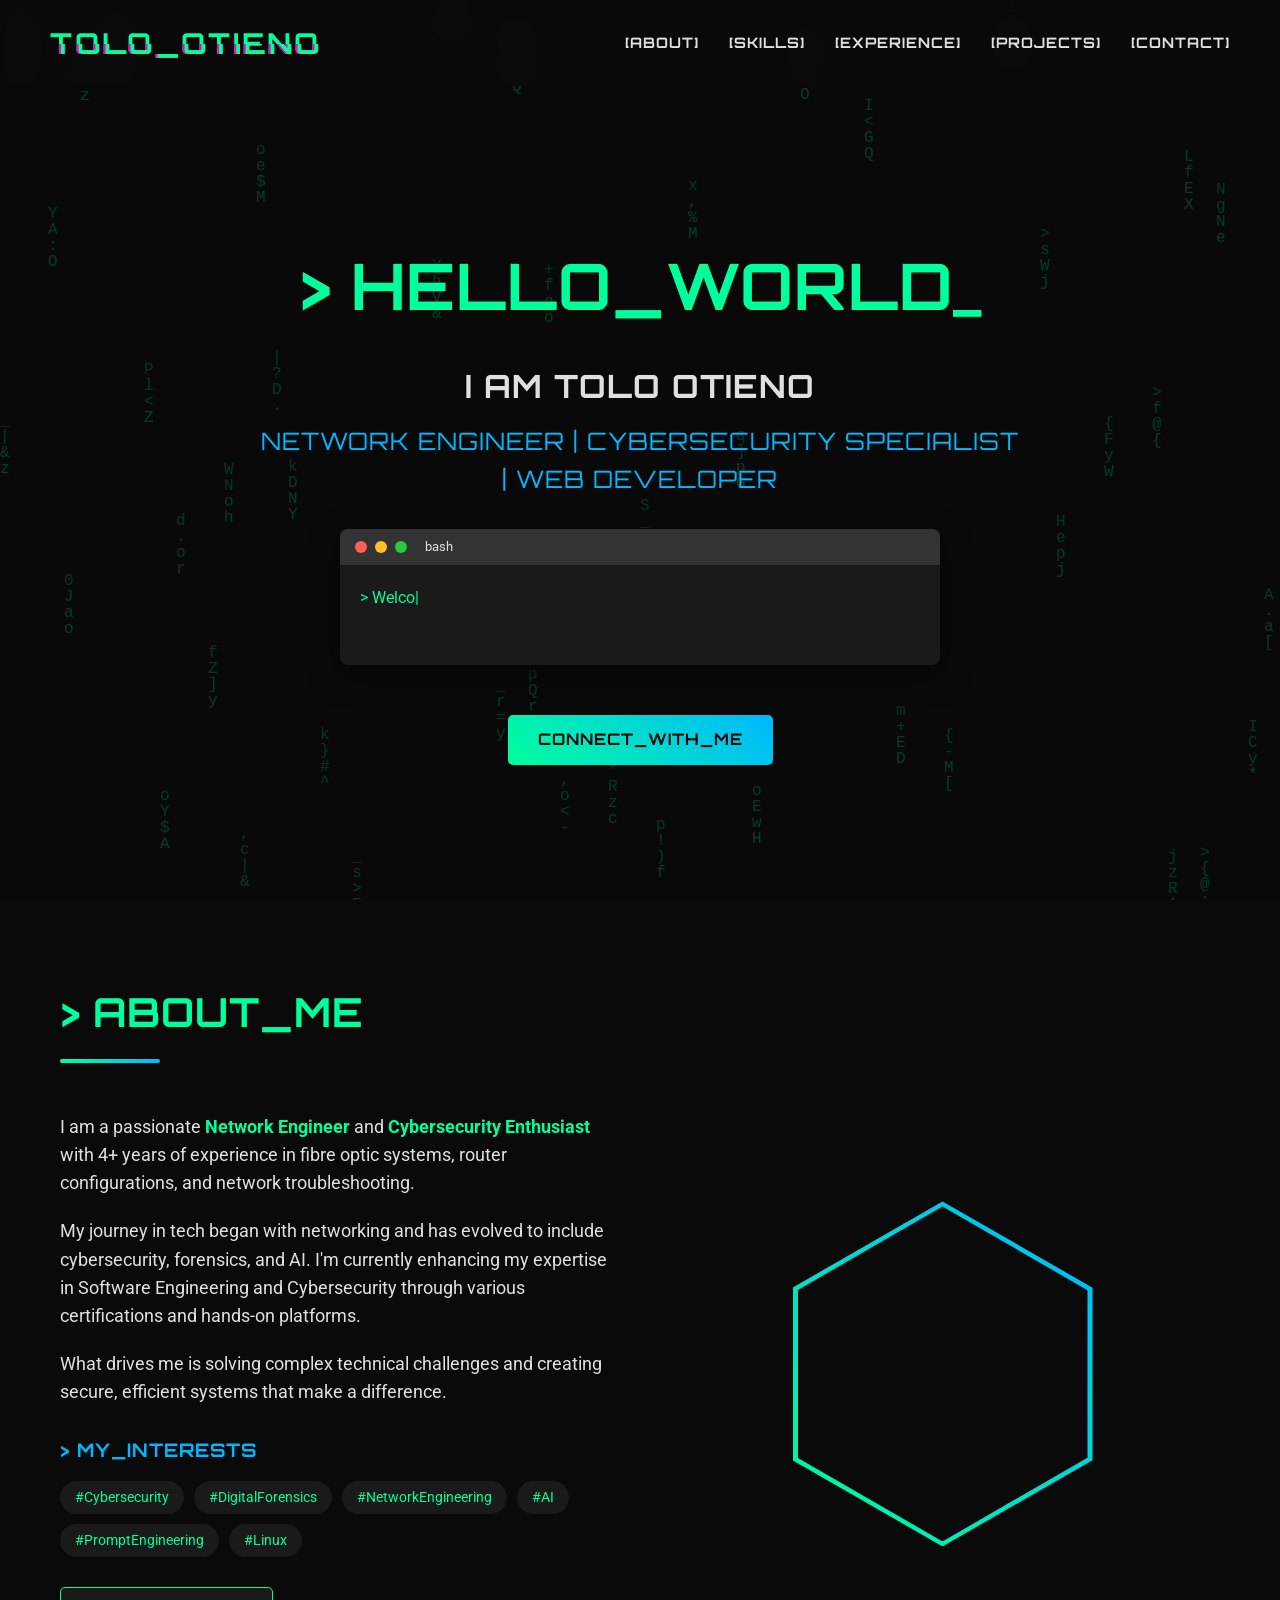
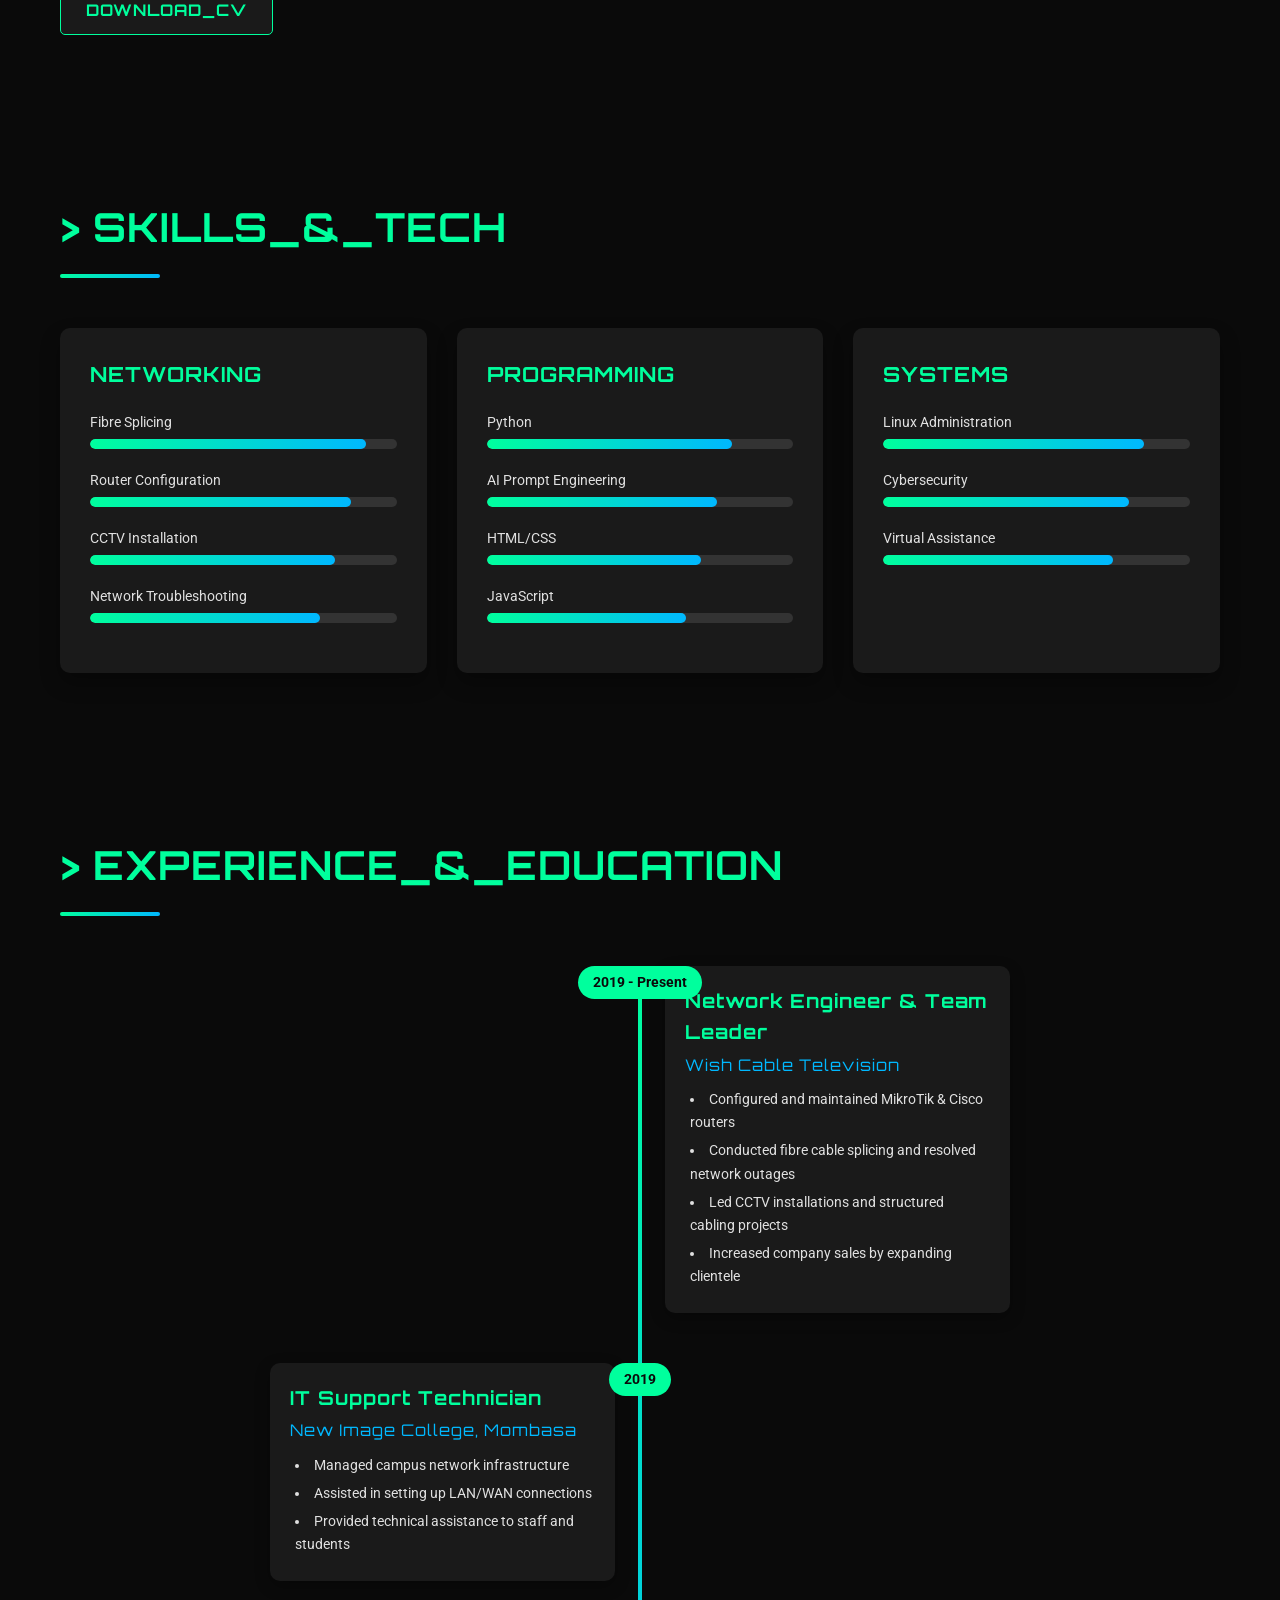
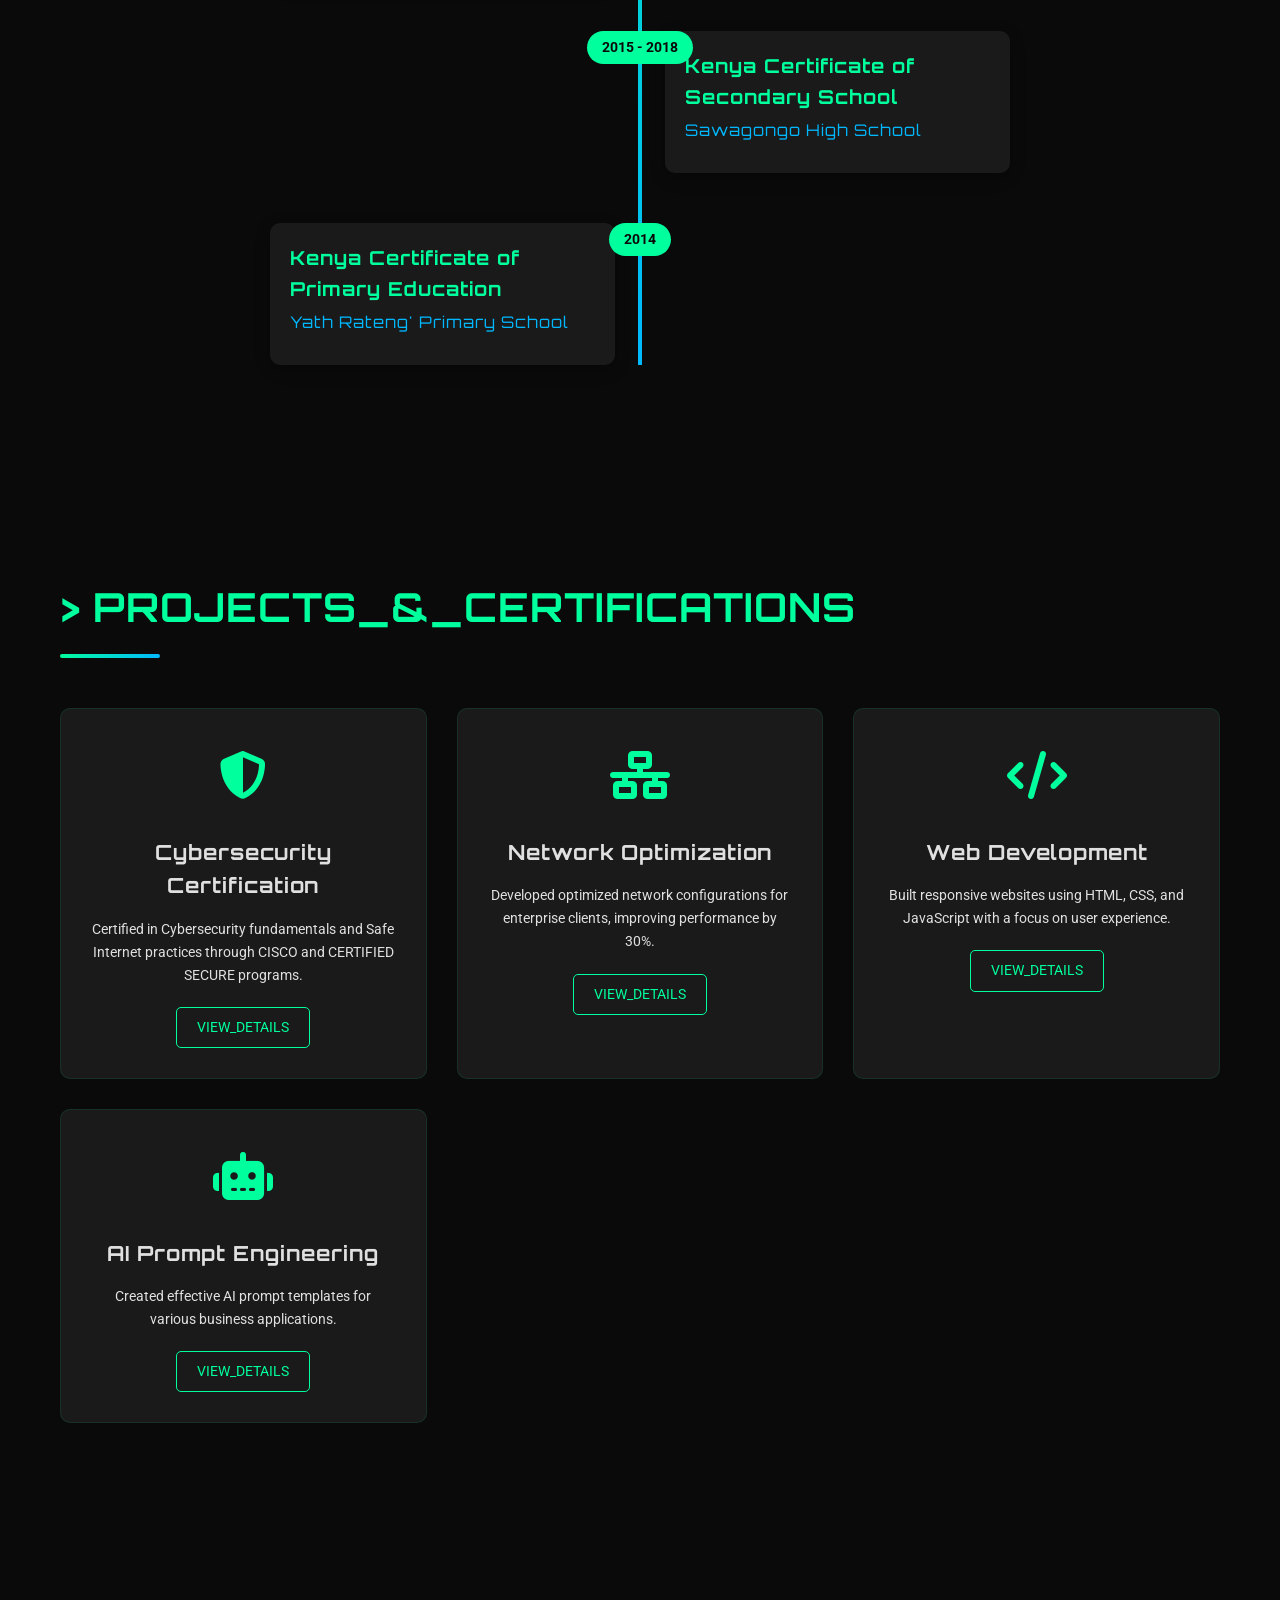
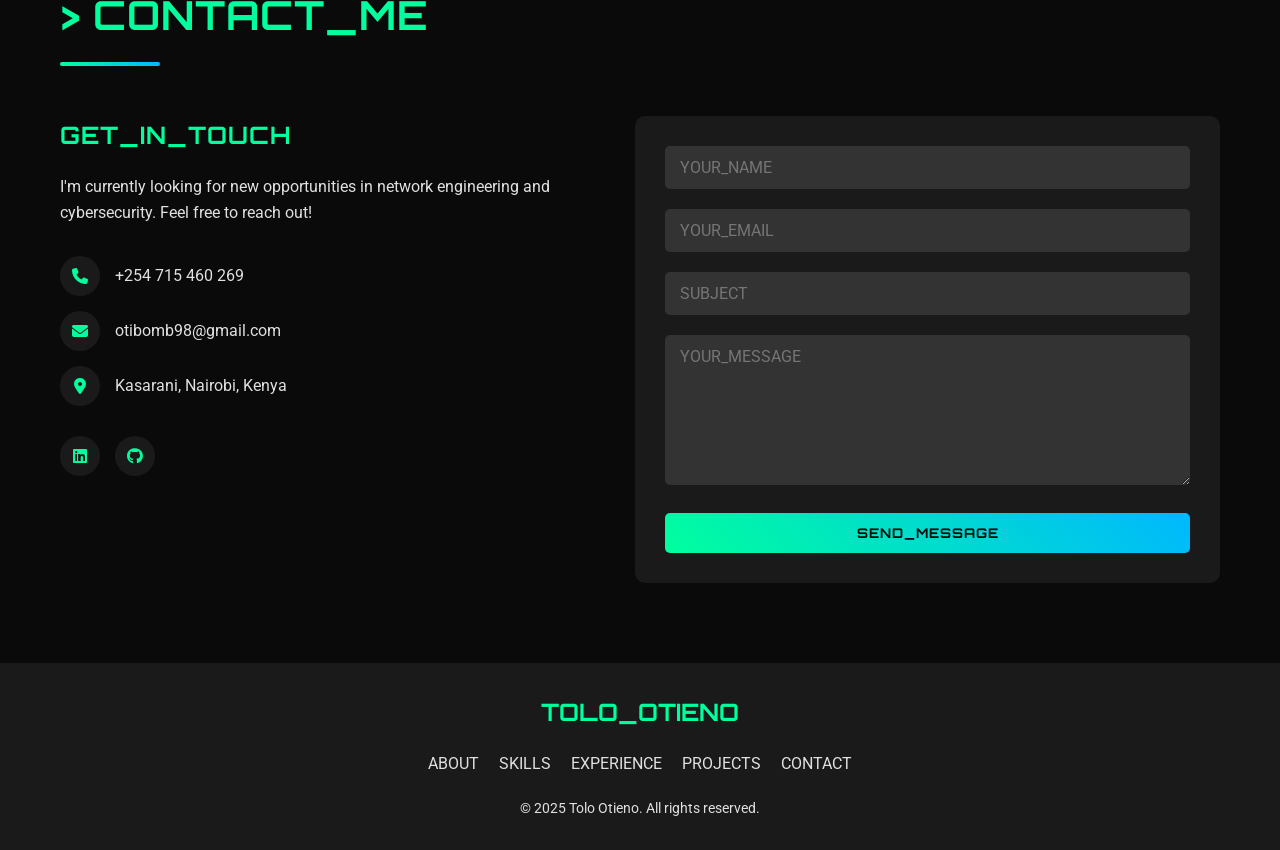
==== index.html @ 8d4337b8 "Add files via upload" ====
<!DOCTYPE html>
<html lang="en">
<head>
    <meta charset="UTF-8">
    <meta name="viewport" content="width=device-width, initial-scale=1.0">
    <title>Tolo Otieno | Network Engineer & Cybersecurity Specialist</title>
    <link rel="stylesheet" href="styles.css">
    <link rel="stylesheet" href="https://cdnjs.cloudflare.com/ajax/libs/font-awesome/6.4.0/css/all.min.css">
    <link href="https://fonts.googleapis.com/css2?family=Orbitron:wght@400;700&family=Roboto:wght@300;400;700&display=swap" rel="stylesheet">
</head>
<body>
    <header>
        <div class="cyber-glitch" data-text="TOLO_OTIENO">TOLO_OTIENO</div>
        <nav>
            <ul class="nav-links">
                <li><a href="#about">[ABOUT]</a></li>
                <li><a href="#skills">[SKILLS]</a></li>
                <li><a href="#experience">[EXPERIENCE]</a></li>
                <li><a href="#projects">[PROJECTS]</a></li>
                <li><a href="#contact">[CONTACT]</a></li>
            </ul>
            <div class="hamburger">
                <div class="line"></div>
                <div class="line"></div>
                <div class="line"></div>
            </div>
        </nav>
    </header>

    <section class="hero">
        <div class="matrix-animation"></div>
        <div class="hero-content">
            <h1 class="cyber-text">> HELLO_WORLD<span class="cursor">_</span></h1>
            <h2>I AM TOLO OTIENO</h2>
            <h3>NETWORK ENGINEER | CYBERSECURITY SPECIALIST | WEB DEVELOPER</h3>
            <div class="terminal">
                <div class="terminal-header">
                    <div class="btn red"></div>
                    <div class="btn yellow"></div>
                    <div class="btn green"></div>
                    <span class="title">bash</span>
                </div>
                <div class="terminal-body">
                    <p>> <span class="typed-text"></span><span class="cursor">|</span></p>
                </div>
            </div>
            <a href="#contact" class="cta-button">CONNECT_WITH_ME</a>
        </div>
    </section>

    <section id="about" class="section about">
        <div class="section-header">
            <h2>> ABOUT_ME</h2>
            <div class="section-line"></div>
        </div>
        <div class="about-content">
            <div class="about-text">
                <p>I am a passionate <span class="highlight">Network Engineer</span> and <span class="highlight">Cybersecurity Enthusiast</span> with 4+ years of experience in fibre optic systems, router configurations, and network troubleshooting.</p>
                <p>My journey in tech began with networking and has evolved to include cybersecurity, forensics, and AI. I'm currently enhancing my expertise in Software Engineering and Cybersecurity through various certifications and hands-on platforms.</p>
                <p>What drives me is solving complex technical challenges and creating secure, efficient systems that make a difference.</p>
                <div class="interests">
                    <h3>> MY_INTERESTS</h3>
                    <div class="interest-tags">
                        <span class="tag">#Cybersecurity</span>
                        <span class="tag">#DigitalForensics</span>
                        <span class="tag">#NetworkEngineering</span>
                        <span class="tag">#AI</span>
                        <span class="tag">#PromptEngineering</span>
                        <span class="tag">#Linux</span>
                    </div>
                </div>
                <a href="CV_Resume.pdf" download class="download-cv">DOWNLOAD_CV</a>
            </div>
            <div class="about-image">
                <div class="hexagon">
                    <div class="hexagon-inner">
                        <div class="hexagon-image"></div>
                    </div>
                </div>
            </div>
        </div>
    </section>

    <section id="skills" class="section skills">
        <div class="section-header">
            <h2>> SKILLS_&_TECH</h2>
            <div class="section-line"></div>
        </div>
        <div class="skills-container">
            <div class="skill-category">
                <h3>NETWORKING</h3>
                <div class="skill" data-level="90">
                    <span>Fibre Splicing</span>
                    <div class="skill-bar"></div>
                </div>
                <div class="skill" data-level="85">
                    <span>Router Configuration</span>
                    <div class="skill-bar"></div>
                </div>
                <div class="skill" data-level="80">
                    <span>CCTV Installation</span>
                    <div class="skill-bar"></div>
                </div>
                <div class="skill" data-level="75">
                    <span>Network Troubleshooting</span>
                    <div class="skill-bar"></div>
                </div>
            </div>
            <div class="skill-category">
                <h3>PROGRAMMING</h3>
                <div class="skill" data-level="80">
                    <span>Python</span>
                    <div class="skill-bar"></div>
                </div>
                <div class="skill" data-level="75">
                    <span>AI Prompt Engineering</span>
                    <div class="skill-bar"></div>
                </div>
                <div class="skill" data-level="70">
                    <span>HTML/CSS</span>
                    <div class="skill-bar"></div>
                </div>
                <div class="skill" data-level="65">
                    <span>JavaScript</span>
                    <div class="skill-bar"></div>
                </div>
            </div>
            <div class="skill-category">
                <h3>SYSTEMS</h3>
                <div class="skill" data-level="85">
                    <span>Linux Administration</span>
                    <div class="skill-bar"></div>
                </div>
                <div class="skill" data-level="80">
                    <span>Cybersecurity</span>
                    <div class="skill-bar"></div>
                </div>
                <div class="skill" data-level="75">
                    <span>Virtual Assistance</span>
                    <div class="skill-bar"></div>
                </div>
            </div>
        </div>
    </section>

    <section id="experience" class="section experience">
        <div class="section-header">
            <h2>> EXPERIENCE_&_EDUCATION</h2>
            <div class="section-line"></div>
        </div>
        <div class="timeline">
            <div class="timeline-item">
                <div class="timeline-date">2019 - Present</div>
                <div class="timeline-content">
                    <h3>Network Engineer & Team Leader</h3>
                    <h4>Wish Cable Television</h4>
                    <ul>
                        <li>Configured and maintained MikroTik & Cisco routers</li>
                        <li>Conducted fibre cable splicing and resolved network outages</li>
                        <li>Led CCTV installations and structured cabling projects</li>
                        <li>Increased company sales by expanding clientele</li>
                    </ul>
                </div>
            </div>
            <div class="timeline-item">
                <div class="timeline-date">2019</div>
                <div class="timeline-content">
                    <h3>IT Support Technician</h3>
                    <h4>New Image College, Mombasa</h4>
                    <ul>
                        <li>Managed campus network infrastructure</li>
                        <li>Assisted in setting up LAN/WAN connections</li>
                        <li>Provided technical assistance to staff and students</li>
                    </ul>
                </div>
            </div>
            <div class="timeline-item">
                <div class="timeline-date">2015 - 2018</div>
                <div class="timeline-content">
                    <h3>Kenya Certificate of Secondary School</h3>
                    <h4>Sawagongo High School</h4>
                </div>
            </div>
            <div class="timeline-item">
                <div class="timeline-date">2014</div>
                <div class="timeline-content">
                    <h3>Kenya Certificate of Primary Education</h3>
                    <h4>Yath Rateng' Primary School</h4>
                </div>
            </div>
        </div>
    </section>

    <section id="projects" class="section projects">
        <div class="section-header">
            <h2>> PROJECTS_&_CERTIFICATIONS</h2>
            <div class="section-line"></div>
        </div>
        <div class="projects-grid">
            <div class="project-card">
                <div class="project-icon">
                    <i class="fas fa-shield-alt"></i>
                </div>
                <h3>Cybersecurity Certification</h3>
                <p>Certified in Cybersecurity fundamentals and Safe Internet practices through CISCO and CERTIFIED SECURE programs.</p>
                <a href="#" class="project-link">VIEW_DETAILS</a>
            </div>
            <div class="project-card">
                <div class="project-icon">
                    <i class="fas fa-network-wired"></i>
                </div>
                <h3>Network Optimization</h3>
                <p>Developed optimized network configurations for enterprise clients, improving performance by 30%.</p>
                <a href="#" class="project-link">VIEW_DETAILS</a>
            </div>
            <div class="project-card">
                <div class="project-icon">
                    <i class="fas fa-code"></i>
                </div>
                <h3>Web Development</h3>
                <p>Built responsive websites using HTML, CSS, and JavaScript with a focus on user experience.</p>
                <a href="#" class="project-link">VIEW_DETAILS</a>
            </div>
            <div class="project-card">
                <div class="project-icon">
                    <i class="fas fa-robot"></i>
                </div>
                <h3>AI Prompt Engineering</h3>
                <p>Created effective AI prompt templates for various business applications.</p>
                <a href="#" class="project-link">VIEW_DETAILS</a>
            </div>
        </div>
    </section>

    <section id="contact" class="section contact">
        <div class="section-header">
            <h2>> CONTACT_ME</h2>
            <div class="section-line"></div>
        </div>
        <div class="contact-container">
            <div class="contact-info">
                <h3>GET_IN_TOUCH</h3>
                <p>I'm currently looking for new opportunities in network engineering and cybersecurity. Feel free to reach out!</p>
                <div class="contact-details">
                    <div class="contact-item">
                        <i class="fas fa-phone"></i>
                        <span>+254 715 460 269</span>
                    </div>
                    <div class="contact-item">
                        <i class="fas fa-envelope"></i>
                        <span>otibomb98@gmail.com</span>
                    </div>
                    <div class="contact-item">
                        <i class="fas fa-map-marker-alt"></i>
                        <span>Kasarani, Nairobi, Kenya</span>
                    </div>
                </div>
                <div class="social-links">
                    <a href="https://www.linkedin.com/in/tolootieno" target="_blank"><i class="fab fa-linkedin"></i></a>
                    <a href="https://github.com/tolo017" target="_blank"><i class="fab fa-github"></i></a>
                </div>
            </div>
            <form class="contact-form" id="contactForm">
                <div class="form-group">
                    <input type="text" id="name" placeholder="YOUR_NAME" required>
                </div>
                <div class="form-group">
                    <input type="email" id="email" placeholder="YOUR_EMAIL" required>
                </div>
                <div class="form-group">
                    <input type="text" id="subject" placeholder="SUBJECT" required>
                </div>
                <div class="form-group">
                    <textarea id="message" placeholder="YOUR_MESSAGE" required></textarea>
                </div>
                <button type="submit" class="submit-btn">SEND_MESSAGE</button>
            </form>
        </div>
    </section>

    <footer>
        <div class="footer-content">
            <div class="footer-logo">TOLO_OTIENO</div>
            <div class="footer-links">
                <a href="#about">ABOUT</a>
                <a href="#skills">SKILLS</a>
                <a href="#experience">EXPERIENCE</a>
                <a href="#projects">PROJECTS</a>
                <a href="#contact">CONTACT</a>
            </div>
            <div class="footer-copy">
                &copy; 2025 Tolo Otieno. All rights reserved.
            </div>
        </div>
    </footer>

    <script src="script.js"></script>
</body>
</html>
---- styles.css ----
/* Global Styles */
:root {
    --primary: #00ff9d;
    --secondary: #00b8ff;
    --dark: #0a0a0a;
    --dark-gray: #1a1a1a;
    --light-gray: #333;
    --text: #e0e0e0;
    --error: #ff3860;
}

* {
    margin: 0;
    padding: 0;
    box-sizing: border-box;
    font-family: 'Roboto', sans-serif;
}

body {
    background-color: var(--dark);
    color: var(--text);
    overflow-x: hidden;
    line-height: 1.6;
}

h1, h2, h3, h4, h5, h6 {
    font-family: 'Orbitron', sans-serif;
    font-weight: 700;
    letter-spacing: 1px;
}

a {
    text-decoration: none;
    color: var(--primary);
    transition: all 0.3s ease;
}

a:hover {
    color: var(--secondary);
}

.highlight {
    color: var(--primary);
    font-weight: bold;
}

.section {
    padding: 80px 20px;
    max-width: 1200px;
    margin: 0 auto;
}

.section-header {
    margin-bottom: 50px;
    position: relative;
}

.section-header h2 {
    font-size: 2.5rem;
    margin-bottom: 15px;
    color: var(--primary);
}

.section-line {
    height: 4px;
    width: 100px;
    background: linear-gradient(90deg, var(--primary), var(--secondary));
    border-radius: 2px;
}

.cta-button {
    display: inline-block;
    padding: 12px 30px;
    background: linear-gradient(45deg, var(--primary), var(--secondary));
    color: var(--dark);
    border-radius: 5px;
    font-weight: bold;
    text-transform: uppercase;
    letter-spacing: 1px;
    transition: all 0.3s ease;
    margin-top: 20px;
    border: none;
    cursor: pointer;
    font-family: 'Orbitron', sans-serif;
}

.cta-button:hover {
    transform: translateY(-3px);
    box-shadow: 0 10px 20px rgba(0, 255, 157, 0.3);
    color: var(--dark);
}

/* Header Styles */
header {
    position: fixed;
    top: 0;
    left: 0;
    width: 100%;
    padding: 20px 50px;
    display: flex;
    justify-content: space-between;
    align-items: center;
    z-index: 1000;
    background-color: rgba(10, 10, 10, 0.9);
    backdrop-filter: blur(10px);
}

.cyber-glitch {
    position: relative;
    font-family: 'Orbitron', sans-serif;
    font-size: 1.8rem;
    font-weight: bold;
    color: var(--primary);
    text-transform: uppercase;
    letter-spacing: 3px;
}

.cyber-glitch::before, .cyber-glitch::after {
    content: attr(data-text);
    position: absolute;
    top: 0;
    left: 0;
    width: 100%;
    height: 100%;
}

.cyber-glitch::before {
    left: 2px;
    text-shadow: -2px 0 #ff00c1;
    clip: rect(24px, 550px, 90px, 0);
    animation: glitch-anim-1 2s infinite linear alternate-reverse;
}

.cyber-glitch::after {
    left: -2px;
    text-shadow: -2px 0 #00fff9, 2px 2px #ff00c1;
    clip: rect(85px, 550px, 140px, 0);
    animation: glitch-anim-2 2s infinite linear alternate-reverse;
}

@keyframes glitch-anim-1 {
    0% { clip: rect(32px, 9999px, 76px, 0); }
    20% { clip: rect(54px, 9999px, 99px, 0); }
    40% { clip: rect(32px, 9999px, 112px, 0); }
    60% { clip: rect(88px, 9999px, 98px, 0); }
    80% { clip: rect(45px, 9999px, 66px, 0); }
    100% { clip: rect(91px, 9999px, 118px, 0); }
}

@keyframes glitch-anim-2 {
    0% { clip: rect(65px, 9999px, 119px, 0); }
    20% { clip: rect(25px, 9999px, 145px, 0); }
    40% { clip: rect(50px, 9999px, 41px, 0); }
    60% { clip: rect(30px, 9999px, 132px, 0); }
    80% { clip: rect(88px, 9999px, 120px, 0); }
    100% { clip: rect(53px, 9999px, 77px, 0); }
}

.nav-links {
    display: flex;
    list-style: none;
}

.nav-links li {
    margin-left: 30px;
}

.nav-links a {
    color: var(--text);
    font-family: 'Orbitron', sans-serif;
    font-weight: bold;
    text-transform: uppercase;
    letter-spacing: 1px;
    font-size: 0.9rem;
    transition: all 0.3s ease;
}

.nav-links a:hover {
    color: var(--primary);
}

.hamburger {
    display: none;
    cursor: pointer;
}

.hamburger .line {
    width: 30px;
    height: 3px;
    background-color: var(--primary);
    margin: 5px 0;
    transition: all 0.3s ease;
}

/* Hero Section */
.hero {
    height: 100vh;
    display: flex;
    align-items: center;
    position: relative;
    overflow: hidden;
    padding-top: 100px;
}

.matrix-animation {
    position: absolute;
    top: 0;
    left: 0;
    width: 100%;
    height: 100%;
    z-index: -1;
    opacity: 0.2;
}

.hero-content {
    max-width: 800px;
    margin: 0 auto;
    text-align: center;
    padding: 0 20px;
}

.hero h1 {
    font-size: 4rem;
    margin-bottom: 20px;
    color: var(--primary);
}

.hero h2 {
    font-size: 2rem;
    margin-bottom: 10px;
    color: var(--text);
}

.hero h3 {
    font-size: 1.5rem;
    margin-bottom: 30px;
    color: var(--secondary);
    font-weight: 300;
}

.cyber-text {
    position: relative;
    display: inline-block;
}

.cursor {
    animation: blink 1s infinite;
}

@keyframes blink {
    0%, 100% { opacity: 1; }
    50% { opacity: 0; }
}

.terminal {
    background-color: var(--dark-gray);
    border-radius: 8px;
    overflow: hidden;
    margin: 30px auto;
    max-width: 600px;
    box-shadow: 0 10px 30px rgba(0, 0, 0, 0.5);
}

.terminal-header {
    display: flex;
    align-items: center;
    padding: 8px 15px;
    background-color: var(--light-gray);
}

.terminal-header .btn {
    width: 12px;
    height: 12px;
    border-radius: 50%;
    margin-right: 8px;
}

.terminal-header .btn.red {
    background-color: #ff5f56;
}

.terminal-header .btn.yellow {
    background-color: #ffbd2e;
}

.terminal-header .btn.green {
    background-color: #27c93f;
}

.terminal-header .title {
    margin-left: 10px;
    font-size: 0.8rem;
    color: var(--text);
    font-family: 'Roboto', sans-serif;
}

.terminal-body {
    padding: 20px;
    font-family: 'Courier New', monospace;
    text-align: left;
    min-height: 100px;
}

.terminal-body p {
    margin: 0;
    color: var(--primary);
}

/* About Section */
.about-content {
    display: flex;
    justify-content: space-between;
    align-items: center;
    flex-wrap: wrap;
    gap: 50px;
}

.about-text {
    flex: 1;
    min-width: 300px;
}

.about-text p {
    margin-bottom: 20px;
    font-size: 1.1rem;
}

.interests {
    margin-top: 30px;
}

.interests h3 {
    margin-bottom: 15px;
    color: var(--secondary);
}

.interest-tags {
    display: flex;
    flex-wrap: wrap;
    gap: 10px;
}

.tag {
    background-color: var(--dark-gray);
    color: var(--primary);
    padding: 5px 15px;
    border-radius: 20px;
    font-size: 0.9rem;
    transition: all 0.3s ease;
}

.tag:hover {
    background-color: var(--primary);
    color: var(--dark);
    transform: translateY(-3px);
}

.download-cv {
    display: inline-block;
    margin-top: 30px;
    padding: 10px 25px;
    background-color: var(--dark-gray);
    border: 1px solid var(--primary);
    border-radius: 5px;
    font-family: 'Orbitron', sans-serif;
    font-weight: bold;
    letter-spacing: 1px;
    transition: all 0.3s ease;
}

.download-cv:hover {
    background-color: var(--primary);
    color: var(--dark);
    transform: translateY(-3px);
}

.about-image {
    flex: 1;
    min-width: 300px;
    display: flex;
    justify-content: center;
}

.hexagon {
    position: relative;
    width: 300px;
    height: 345px;
    background: linear-gradient(45deg, var(--primary), var(--secondary));
    clip-path: polygon(50% 0%, 100% 25%, 100% 75%, 50% 100%, 0% 75%, 0% 25%);
    display: flex;
    justify-content: center;
    align-items: center;
    animation: float 6s ease-in-out infinite;
}

.hexagon-inner {
    width: 290px;
    height: 335px;
    background-color: var(--dark);
    clip-path: polygon(50% 0%, 100% 25%, 100% 75%, 50% 100%, 0% 75%, 0% 25%);
    display: flex;
    justify-content: center;
    align-items: center;
}

.hexagon-image {
    width: 270px;
    height: 315px;
    background-image: url('https://images.unsplash.com/photo-1580927752452-89d86da3fa0a?ixlib=rb-4.0.3&ixid=M3wxMjA3fDB8MHxwaG90by1wYWdlfHx8fGVufDB8fHx8fA%3D%3D&auto=format&fit=crop&w=1170&q=80');
    background-size: cover;
    background-position: center;
    clip-path: polygon(50% 0%, 100% 25%, 100% 75%, 50% 100%, 0% 75%, 0% 25%);
}

@keyframes float {
    0% { transform: translateY(0px); }
    50% { transform: translateY(-20px); }
    100% { transform: translateY(0px); }
}

/* Skills Section */
.skills-container {
    display: flex;
    flex-wrap: wrap;
    gap: 30px;
    justify-content: space-between;
}

.skill-category {
    flex: 1;
    min-width: 300px;
    background-color: var(--dark-gray);
    padding: 30px;
    border-radius: 10px;
    box-shadow: 0 10px 20px rgba(0, 0, 0, 0.3);
}

.skill-category h3 {
    color: var(--primary);
    margin-bottom: 20px;
    font-size: 1.3rem;
}

.skill {
    margin-bottom: 20px;
}

.skill span {
    display: block;
    margin-bottom: 5px;
    font-size: 0.9rem;
}

.skill-bar {
    height: 10px;
    background-color: var(--light-gray);
    border-radius: 5px;
    overflow: hidden;
    position: relative;
}

.skill-bar::after {
    content: '';
    position: absolute;
    top: 0;
    left: 0;
    height: 100%;
    width: 0;
    background: linear-gradient(90deg, var(--primary), var(--secondary));
    border-radius: 5px;
    animation: fillBar 1.5s ease-out forwards;
}

@keyframes fillBar {
    to { width: var(--width); }
}

/* Experience Section */
.timeline {
    position: relative;
    max-width: 800px;
    margin: 0 auto;
}

.timeline::before {
    content: '';
    position: absolute;
    top: 0;
    left: 50%;
    transform: translateX(-50%);
    width: 4px;
    height: 100%;
    background: linear-gradient(to bottom, var(--primary), var(--secondary));
}

.timeline-item {
    position: relative;
    margin-bottom: 50px;
    display: flex;
    justify-content: flex-end;
    padding-right: 30px;
}

.timeline-item:nth-child(even) {
    justify-content: flex-start;
    padding-left: 30px;
    padding-right: 0;
}

.timeline-date {
    position: absolute;
    top: 0;
    left: 50%;
    transform: translateX(-50%);
    background-color: var(--primary);
    color: var(--dark);
    padding: 5px 15px;
    border-radius: 20px;
    font-weight: bold;
    font-size: 0.9rem;
    z-index: 1;
}

.timeline-item:nth-child(even) .timeline-date {
    left: auto;
    right: 50%;
    transform: translateX(50%);
}

.timeline-content {
    width: calc(50% - 40px);
    background-color: var(--dark-gray);
    padding: 20px;
    border-radius: 10px;
    box-shadow: 0 5px 15px rgba(0, 0, 0, 0.3);
}

.timeline-content h3 {
    color: var(--primary);
    margin-bottom: 5px;
    font-size: 1.2rem;
}

.timeline-content h4 {
    color: var(--secondary);
    margin-bottom: 10px;
    font-size: 1rem;
    font-weight: 300;
}

.timeline-content ul {
    list-style-position: inside;
    padding-left: 5px;
}

.timeline-content li {
    margin-bottom: 5px;
    font-size: 0.9rem;
}

/* Projects Section */
.projects-grid {
    display: grid;
    grid-template-columns: repeat(auto-fill, minmax(280px, 1fr));
    gap: 30px;
}

.project-card {
    background-color: var(--dark-gray);
    border-radius: 10px;
    overflow: hidden;
    transition: all 0.3s ease;
    padding: 30px;
    text-align: center;
    border: 1px solid rgba(0, 255, 157, 0.1);
}

.project-card:hover {
    transform: translateY(-10px);
    box-shadow: 0 15px 30px rgba(0, 255, 157, 0.1);
    border-color: var(--primary);
}

.project-icon {
    font-size: 3rem;
    color: var(--primary);
    margin-bottom: 20px;
}

.project-card h3 {
    margin-bottom: 15px;
    font-size: 1.3rem;
}

.project-card p {
    margin-bottom: 20px;
    font-size: 0.9rem;
}

.project-link {
    display: inline-block;
    padding: 8px 20px;
    background-color: transparent;
    border: 1px solid var(--primary);
    border-radius: 5px;
    font-size: 0.9rem;
    transition: all 0.3s ease;
}

.project-link:hover {
    background-color: var(--primary);
    color: var(--dark);
}

/* Contact Section */
.contact-container {
    display: flex;
    flex-wrap: wrap;
    gap: 50px;
    justify-content: space-between;
}

.contact-info {
    flex: 1;
    min-width: 300px;
}

.contact-info h3 {
    color: var(--primary);
    margin-bottom: 20px;
    font-size: 1.5rem;
}

.contact-info p {
    margin-bottom: 30px;
}

.contact-details {
    margin-bottom: 30px;
}

.contact-item {
    display: flex;
    align-items: center;
    margin-bottom: 15px;
}

.contact-item i {
    width: 40px;
    height: 40px;
    background-color: var(--dark-gray);
    border-radius: 50%;
    display: flex;
    justify-content: center;
    align-items: center;
    margin-right: 15px;
    color: var(--primary);
}

.social-links {
    display: flex;
    gap: 15px;
}

.social-links a {
    width: 40px;
    height: 40px;
    background-color: var(--dark-gray);
    border-radius: 50%;
    display: flex;
    justify-content: center;
    align-items: center;
    transition: all 0.3s ease;
}

.social-links a:hover {
    background-color: var(--primary);
    color: var(--dark);
    transform: translateY(-3px);
}

.contact-form {
    flex: 1;
    min-width: 300px;
    background-color: var(--dark-gray);
    padding: 30px;
    border-radius: 10px;
}

.form-group {
    margin-bottom: 20px;
}

.form-group input,
.form-group textarea {
    width: 100%;
    padding: 12px 15px;
    background-color: var(--light-gray);
    border: none;
    border-radius: 5px;
    color: var(--text);
    font-size: 1rem;
}

.form-group textarea {
    min-height: 150px;
    resize: vertical;
}

.submit-btn {
    width: 100%;
    padding: 12px;
    background: linear-gradient(45deg, var(--primary), var(--secondary));
    color: var(--dark);
    border: none;
    border-radius: 5px;
    font-weight: bold;
    font-family: 'Orbitron', sans-serif;
    letter-spacing: 1px;
    cursor: pointer;
    transition: all 0.3s ease;
}

.submit-btn:hover {
    transform: translateY(-3px);
    box-shadow: 0 10px 20px rgba(0, 255, 157, 0.3);
}

/* Footer */
footer {
    background-color: var(--dark-gray);
    padding: 30px 0;
    text-align: center;
}

.footer-content {
    max-width: 1200px;
    margin: 0 auto;
    padding: 0 20px;
}

.footer-logo {
    font-family: 'Orbitron', sans-serif;
    font-size: 1.5rem;
    font-weight: bold;
    color: var(--primary);
    margin-bottom: 20px;
}

.footer-links {
    display: flex;
    justify-content: center;
    flex-wrap: wrap;
    gap: 20px;
    margin-bottom: 20px;
}

.footer-links a {
    color: var(--text);
    transition: all 0.3s ease;
}

.footer-links a:hover {
    color: var(--primary);
}

.footer-copy {
    font-size: 0.9rem;
    color: var(--text);
}

/* Responsive Styles */
@media (max-width: 768px) {
    .hamburger {
        display: block;
    }

    .nav-links {
        position: fixed;
        top: 80px;
        left: -100%;
        width: 100%;
        height: calc(100vh - 80px);
        background-color: var(--dark);
        flex-direction: column;
        align-items: center;
        justify-content: center;
        transition: all 0.5s ease;
        z-index: 999;
    }

    .nav-links.active {
        left: 0;
    }

    .nav-links li {
        margin: 20px 0;
    }

    .hero h1 {
        font-size: 2.5rem;
    }

    .hero h2 {
        font-size: 1.5rem;
    }

    .hero h3 {
        font-size: 1.2rem;
    }

    .section-header h2 {
        font-size: 2rem;
    }

    .timeline::before {
        left: 31px;
    }

    .timeline-item,
    .timeline-item:nth-child(even) {
        justify-content: flex-start;
        padding-left: 70px;
        padding-right: 0;
    }

    .timeline-date {
        left: 0;
        right: auto;
        transform: none;
    }

    .timeline-item:nth-child(even) .timeline-date {
        left: 0;
        right: auto;
        transform: none;
    }

    .timeline-content {
        width: 100%;
    }
}

@media (max-width: 480px) {
    header {
        padding: 15px 20px;
    }

    .hero h1 {
        font-size: 2rem;
    }

    .hero h2 {
        font-size: 1.2rem;
    }

    .hero h3 {
        font-size: 1rem;
    }

    .section {
        padding: 50px 15px;
    }

    .section-header h2 {
        font-size: 1.8rem;
    }
}
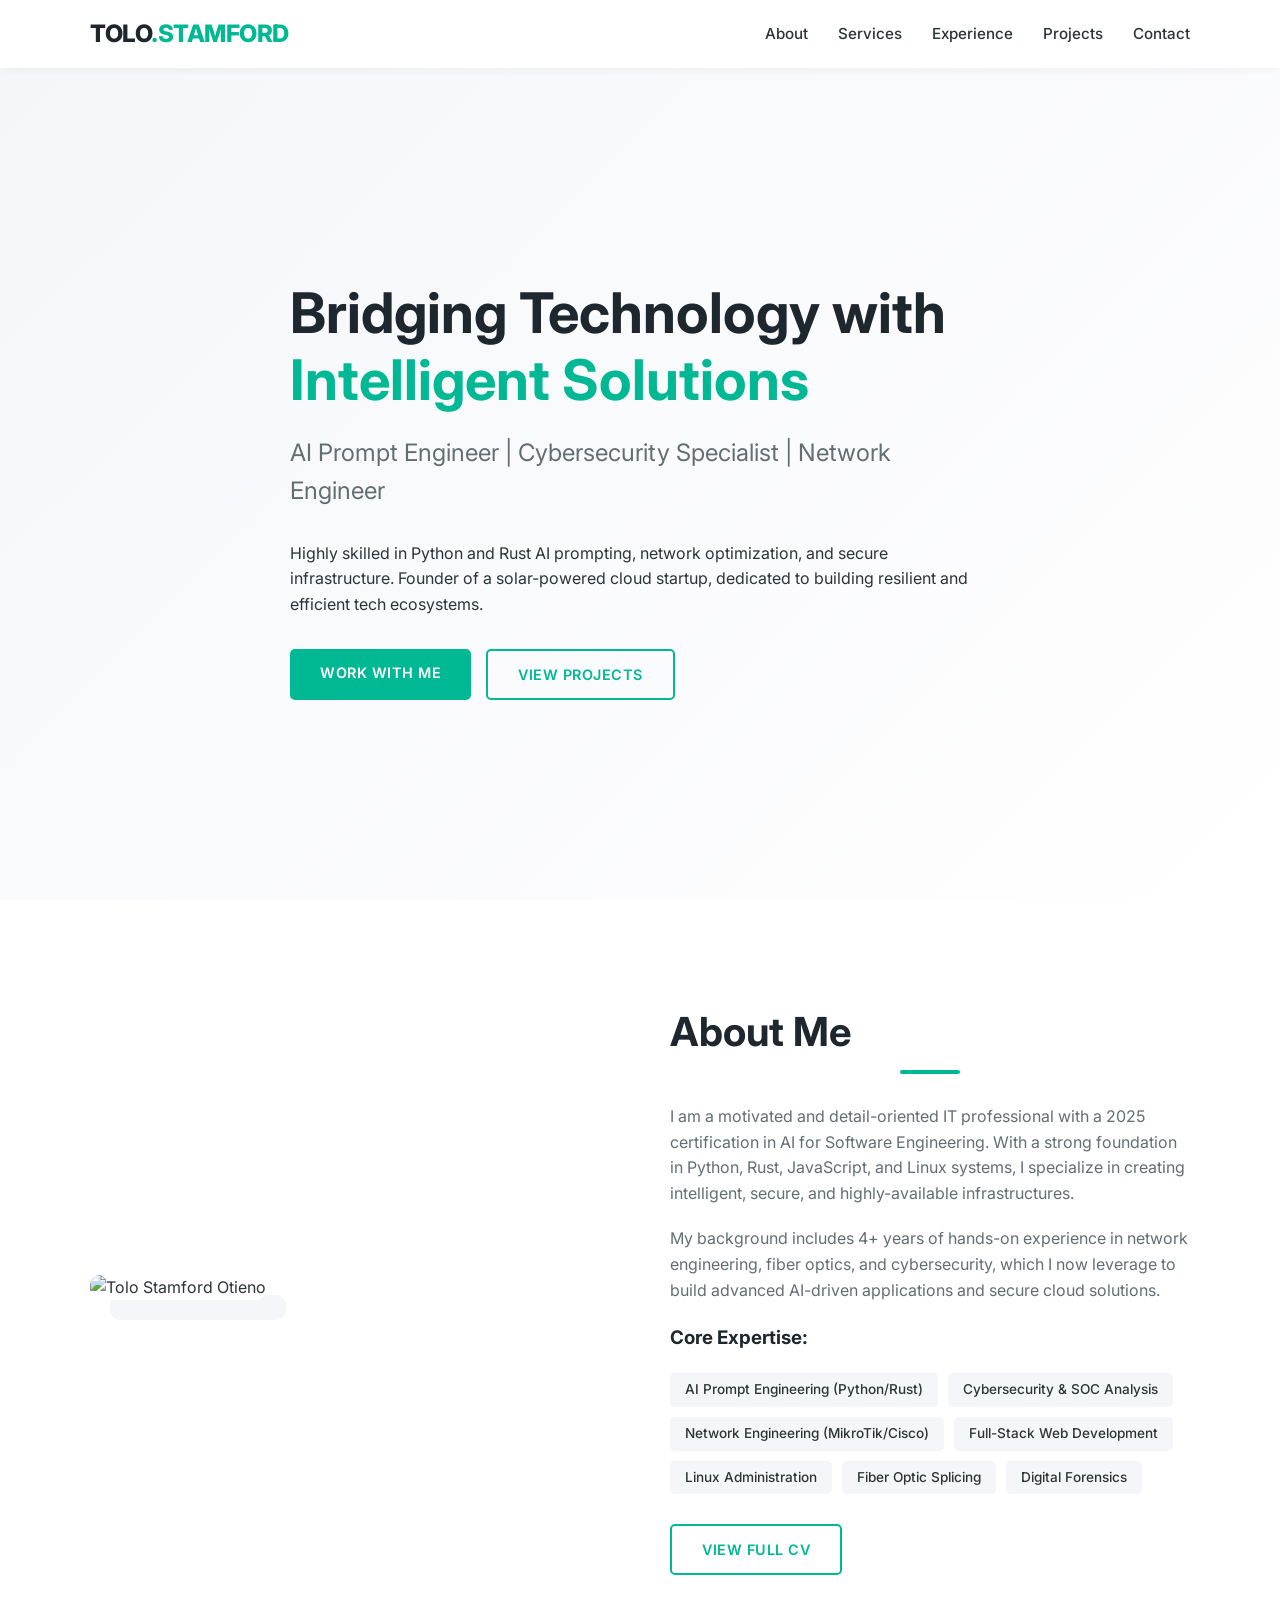
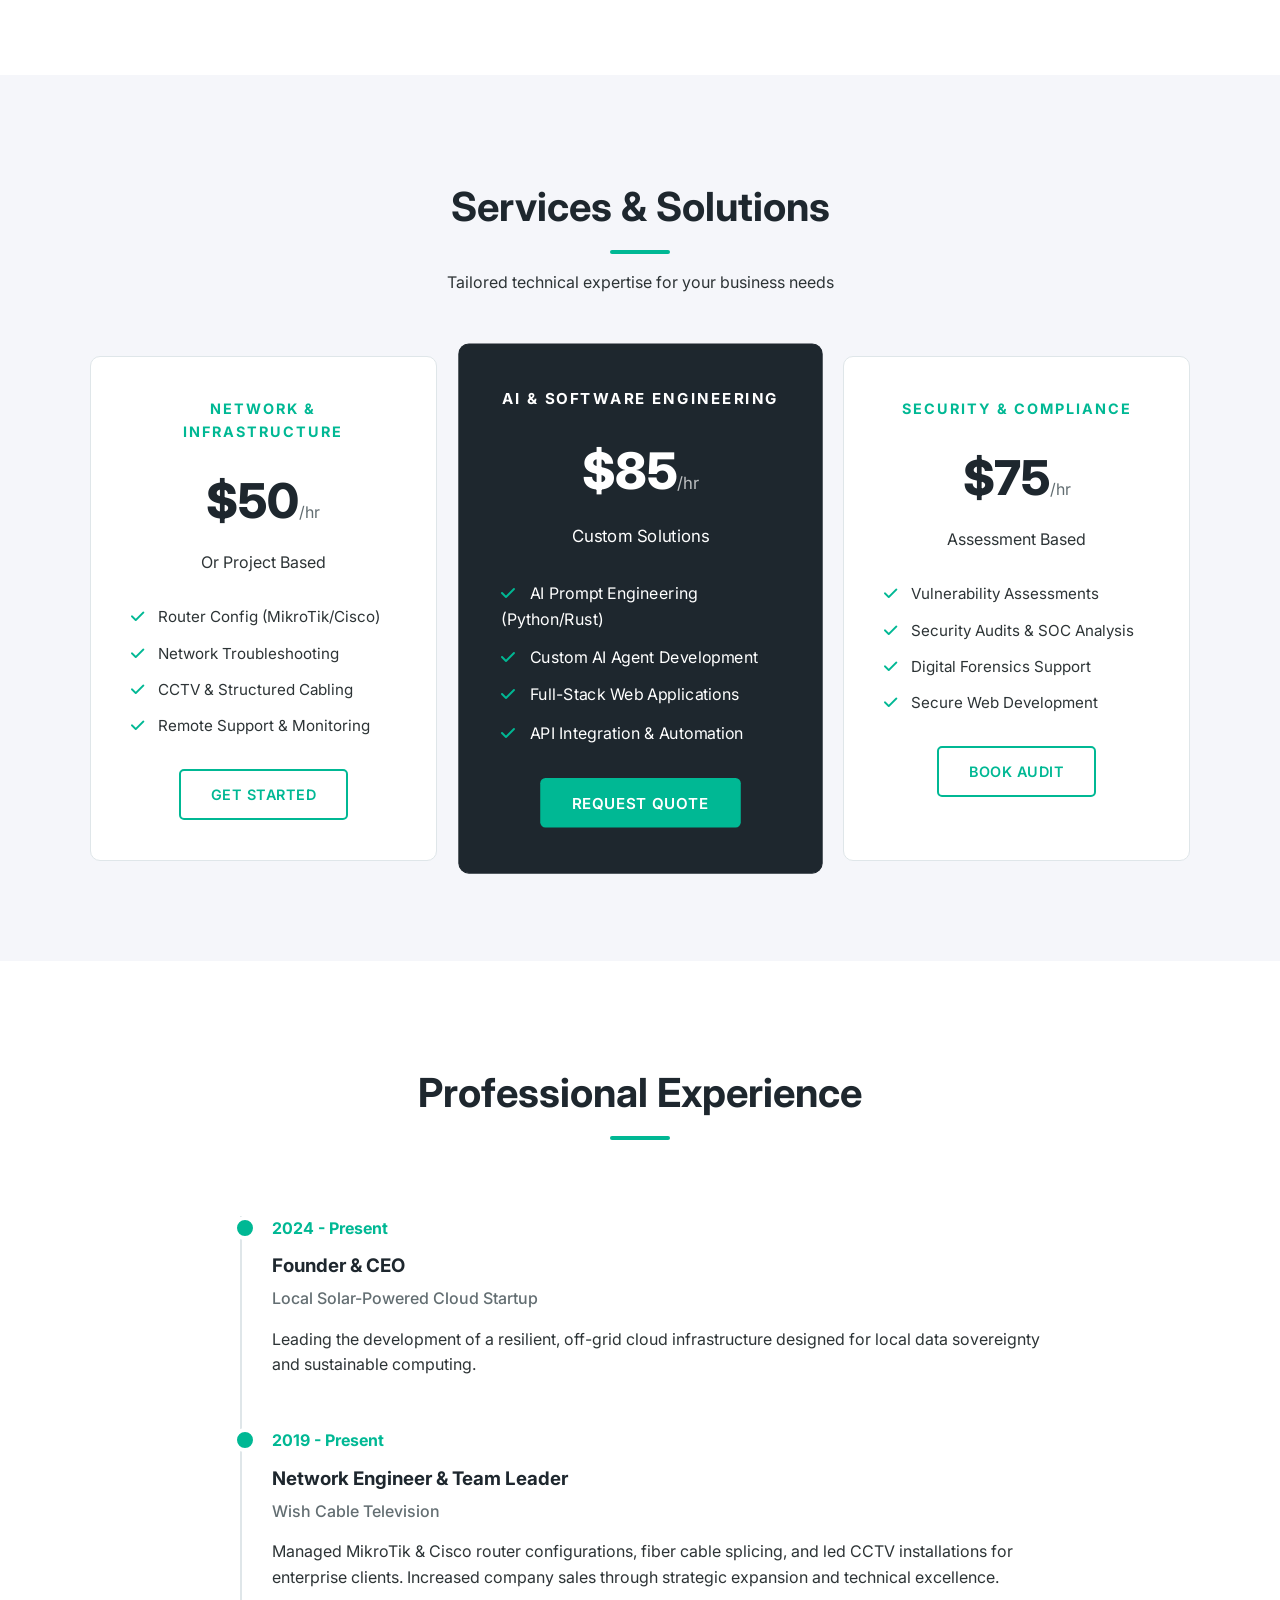
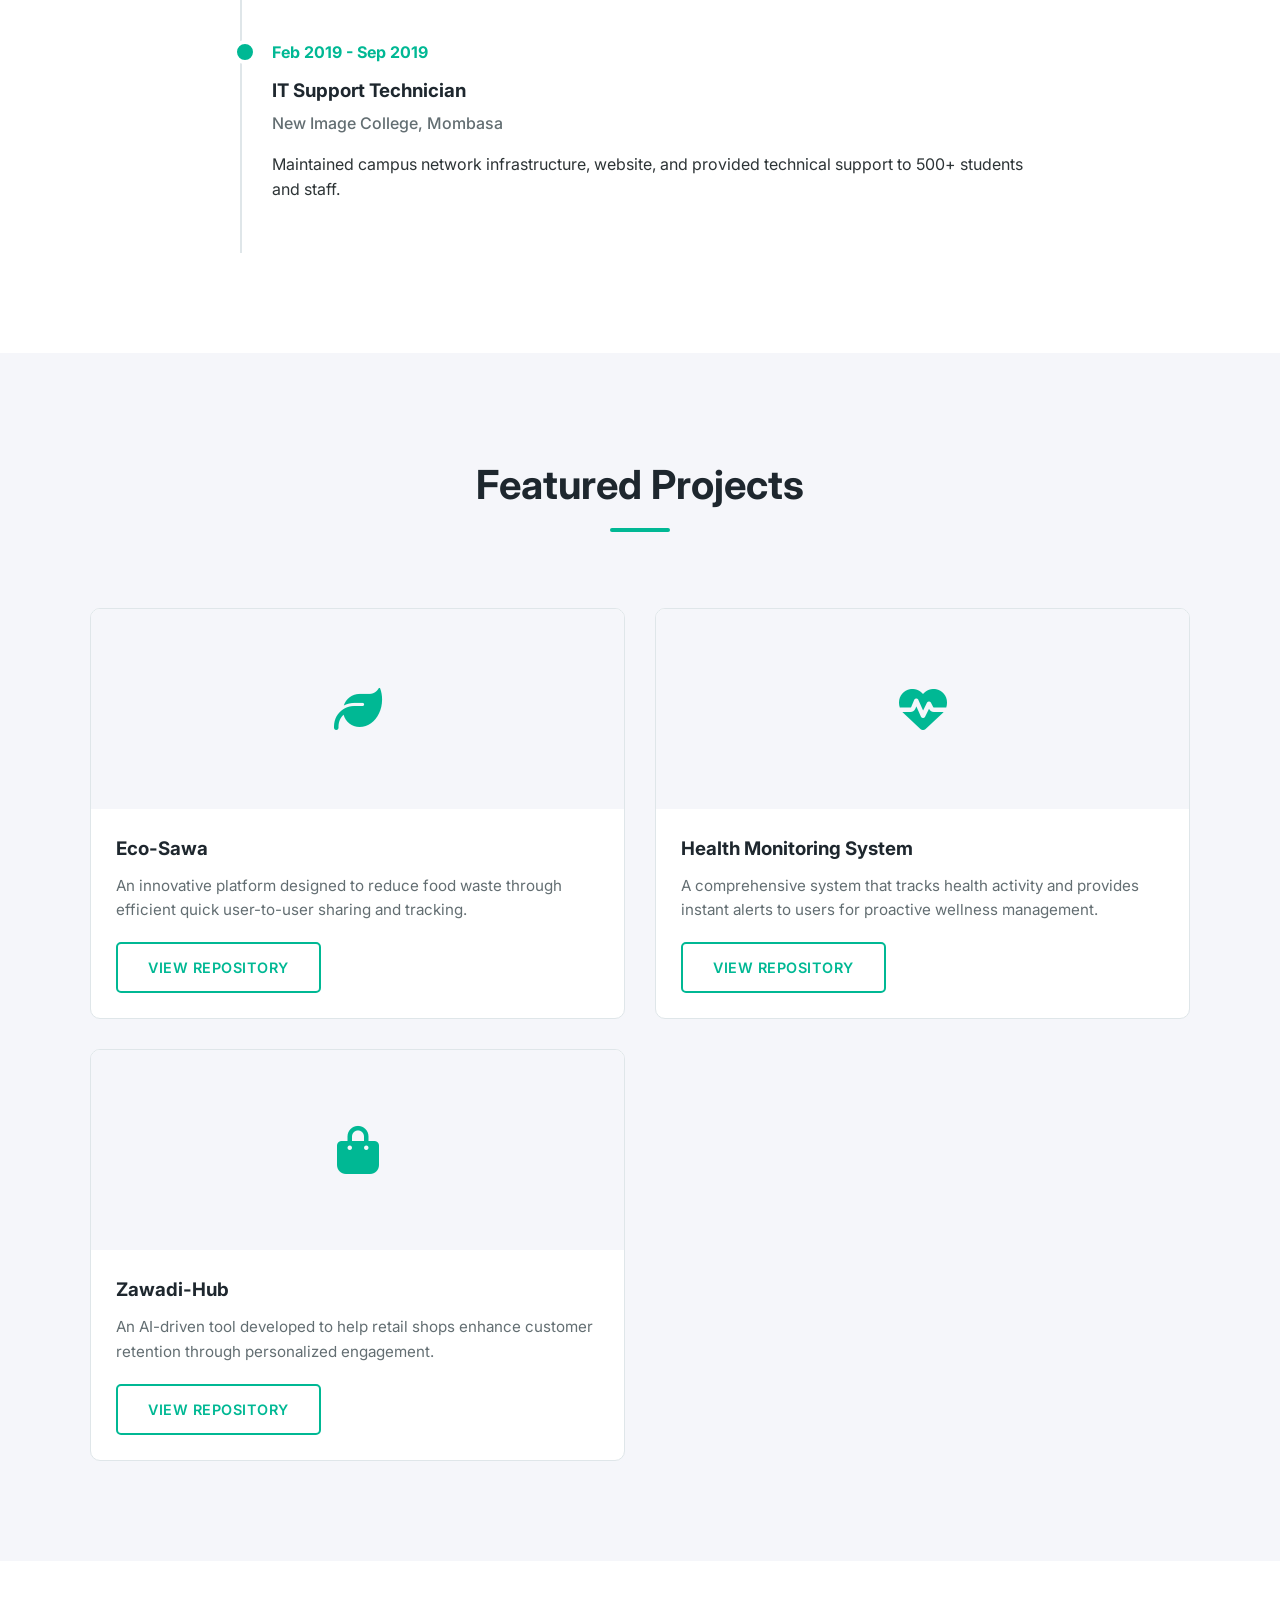
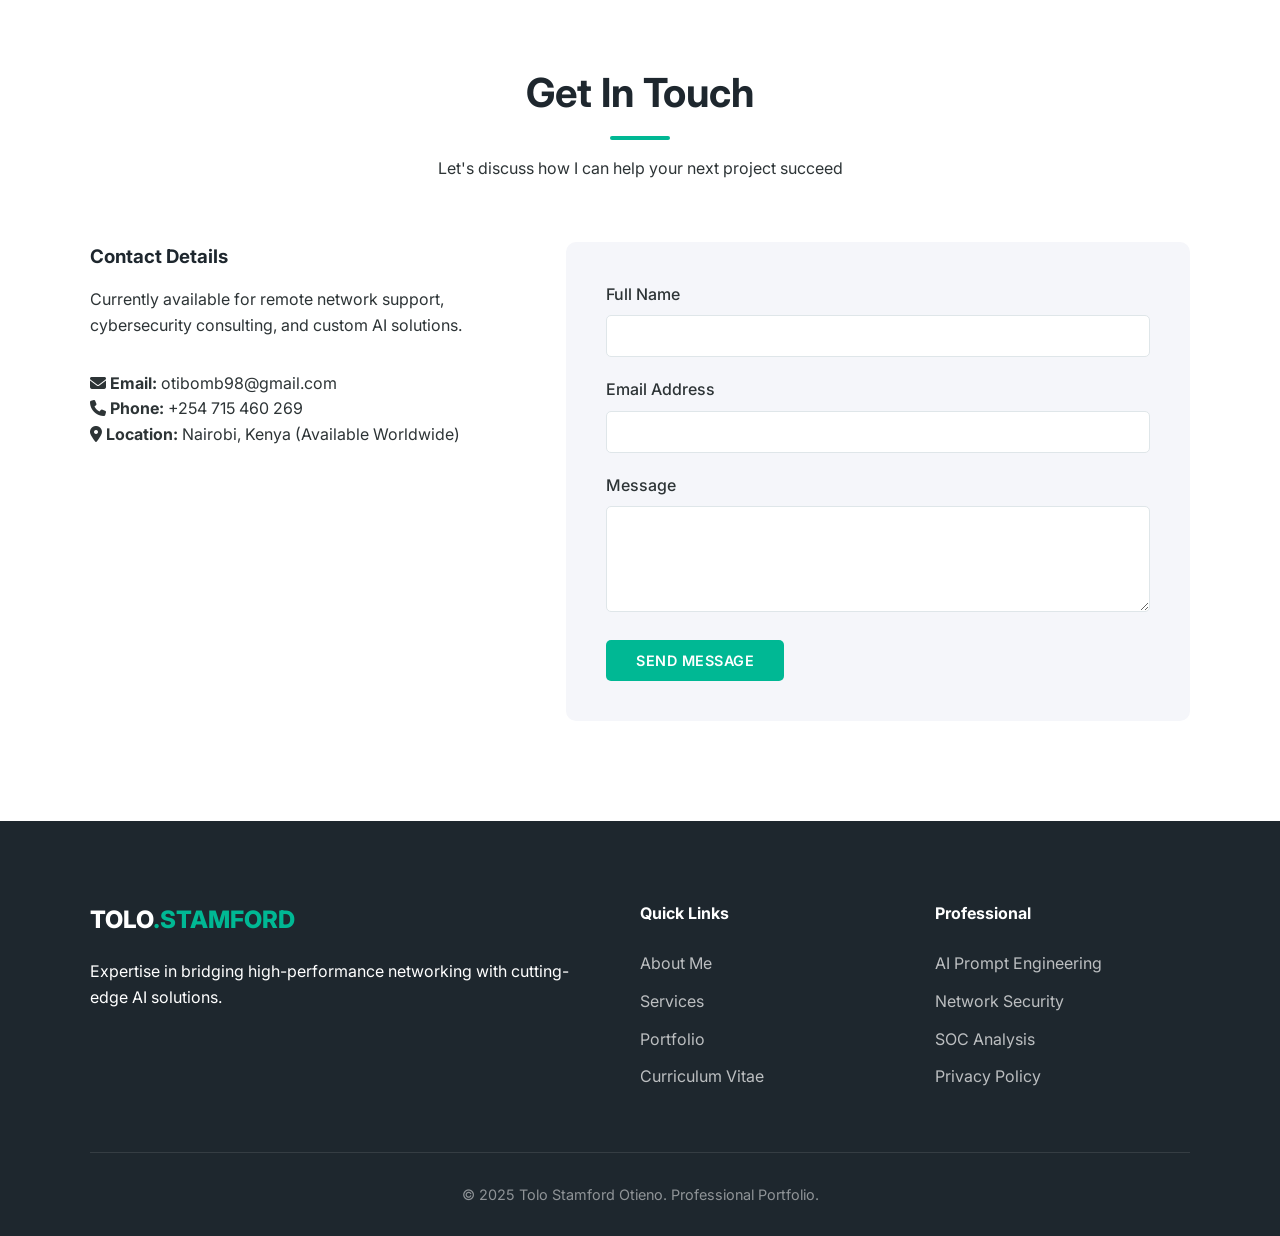
==== commit a5d3a723: "Redesign portfolio and CV to Corporate Professional style Co-authored-by: tolo017 <198536832+tolo017" ====
--- a/index.html
+++ b/index.html
@@ -1,299 +1,264 @@
-<!DOCTYPE html>
-<html lang="en">
-<head>
-    <meta charset="UTF-8">
-    <meta name="viewport" content="width=device-width, initial-scale=1.0">
-    <title>Tolo Otieno | Network Engineer & Cybersecurity Specialist</title>
-    <link rel="stylesheet" href="styles.css">
-    <link rel="stylesheet" href="https://cdnjs.cloudflare.com/ajax/libs/font-awesome/6.4.0/css/all.min.css">
-    <link href="https://fonts.googleapis.com/css2?family=Orbitron:wght@400;700&family=Roboto:wght@300;400;700&display=swap" rel="stylesheet">
-</head>
-<body>
-    <header>
-        <div class="cyber-glitch" data-text="TOLO_OTIENO">TOLO_OTIENO</div>
-        <nav>
-            <ul class="nav-links">
-                <li><a href="#about">[ABOUT]</a></li>
-                <li><a href="#skills">[SKILLS]</a></li>
-                <li><a href="#experience">[EXPERIENCE]</a></li>
-                <li><a href="#projects">[PROJECTS]</a></li>
-                <li><a href="#contact">[CONTACT]</a></li>
-            </ul>
-            <div class="hamburger">
-                <div class="line"></div>
-                <div class="line"></div>
-                <div class="line"></div>
-            </div>
-        </nav>
-    </header>
-
-    <section class="hero">
-        <div class="matrix-animation"></div>
-        <div class="hero-content">
-            <h1 class="cyber-text">> HELLO_WORLD<span class="cursor">_</span></h1>
-            <h2>I AM TOLO OTIENO</h2>
-            <h3>NETWORK ENGINEER | CYBERSECURITY SPECIALIST | WEB DEVELOPER</h3>
-            <div class="terminal">
-                <div class="terminal-header">
-                    <div class="btn red"></div>
-                    <div class="btn yellow"></div>
-                    <div class="btn green"></div>
-                    <span class="title">bash</span>
-                </div>
-                <div class="terminal-body">
-                    <p>> <span class="typed-text"></span><span class="cursor">|</span></p>
-                </div>
-            </div>
-            <a href="#contact" class="cta-button">CONNECT_WITH_ME</a>
-        </div>
-    </section>
-
-    <section id="about" class="section about">
-        <div class="section-header">
-            <h2>> ABOUT_ME</h2>
-            <div class="section-line"></div>
-        </div>
-        <div class="about-content">
-            <div class="about-text">
-                <p>I am a passionate <span class="highlight">Network Engineer</span> and <span class="highlight">Cybersecurity Enthusiast</span> with 4+ years of experience in fibre optic systems, router configurations, and network troubleshooting.</p>
-                <p>My journey in tech began with networking and has evolved to include cybersecurity, forensics, and AI. I'm currently enhancing my expertise in Software Engineering and Cybersecurity through various certifications and hands-on platforms.</p>
-                <p>What drives me is solving complex technical challenges and creating secure, efficient systems that make a difference.</p>
-                <div class="interests">
-                    <h3>> MY_INTERESTS</h3>
-                    <div class="interest-tags">
-                        <span class="tag">#Cybersecurity</span>
-                        <span class="tag">#DigitalForensics</span>
-                        <span class="tag">#NetworkEngineering</span>
-                        <span class="tag">#AI</span>
-                        <span class="tag">#PromptEngineering</span>
-                        <span class="tag">#Linux</span>
-                    </div>
-                </div>
-                <a href="CV_Resume.pdf" download class="download-cv">DOWNLOAD_CV</a>
-            </div>
-            <div class="about-image">
-                <div class="hexagon">
-                    <div class="hexagon-inner">
-                        <div class="hexagon-image"></div>
-                    </div>
-                </div>
-            </div>
-        </div>
-    </section>
-
-    <section id="skills" class="section skills">
-        <div class="section-header">
-            <h2>> SKILLS_&_TECH</h2>
-            <div class="section-line"></div>
-        </div>
-        <div class="skills-container">
-            <div class="skill-category">
-                <h3>NETWORKING</h3>
-                <div class="skill" data-level="90">
-                    <span>Fibre Splicing</span>
-                    <div class="skill-bar"></div>
-                </div>
-                <div class="skill" data-level="85">
-                    <span>Router Configuration</span>
-                    <div class="skill-bar"></div>
-                </div>
-                <div class="skill" data-level="80">
-                    <span>CCTV Installation</span>
-                    <div class="skill-bar"></div>
-                </div>
-                <div class="skill" data-level="75">
-                    <span>Network Troubleshooting</span>
-                    <div class="skill-bar"></div>
-                </div>
-            </div>
-            <div class="skill-category">
-                <h3>PROGRAMMING</h3>
-                <div class="skill" data-level="80">
-                    <span>Python</span>
-                    <div class="skill-bar"></div>
-                </div>
-                <div class="skill" data-level="75">
-                    <span>AI Prompt Engineering</span>
-                    <div class="skill-bar"></div>
-                </div>
-                <div class="skill" data-level="70">
-                    <span>HTML/CSS</span>
-                    <div class="skill-bar"></div>
-                </div>
-                <div class="skill" data-level="65">
-                    <span>JavaScript</span>
-                    <div class="skill-bar"></div>
-                </div>
-            </div>
-            <div class="skill-category">
-                <h3>SYSTEMS</h3>
-                <div class="skill" data-level="85">
-                    <span>Linux Administration</span>
-                    <div class="skill-bar"></div>
-                </div>
-                <div class="skill" data-level="80">
-                    <span>Cybersecurity</span>
-                    <div class="skill-bar"></div>
-                </div>
-                <div class="skill" data-level="75">
-                    <span>Virtual Assistance</span>
-                    <div class="skill-bar"></div>
-                </div>
-            </div>
-        </div>
-    </section>
-
-    <section id="experience" class="section experience">
-        <div class="section-header">
-            <h2>> EXPERIENCE_&_EDUCATION</h2>
-            <div class="section-line"></div>
-        </div>
-        <div class="timeline">
-            <div class="timeline-item">
-                <div class="timeline-date">2019 - Present</div>
-                <div class="timeline-content">
-                    <h3>Network Engineer & Team Leader</h3>
-                    <h4>Wish Cable Television</h4>
-                    <ul>
-                        <li>Configured and maintained MikroTik & Cisco routers</li>
-                        <li>Conducted fibre cable splicing and resolved network outages</li>
-                        <li>Led CCTV installations and structured cabling projects</li>
-                        <li>Increased company sales by expanding clientele</li>
-                    </ul>
-                </div>
-            </div>
-            <div class="timeline-item">
-                <div class="timeline-date">2019</div>
-                <div class="timeline-content">
-                    <h3>IT Support Technician</h3>
-                    <h4>New Image College, Mombasa</h4>
-                    <ul>
-                        <li>Managed campus network infrastructure</li>
-                        <li>Assisted in setting up LAN/WAN connections</li>
-                        <li>Provided technical assistance to staff and students</li>
-                    </ul>
-                </div>
-            </div>
-            <div class="timeline-item">
-                <div class="timeline-date">2015 - 2018</div>
-                <div class="timeline-content">
-                    <h3>Kenya Certificate of Secondary School</h3>
-                    <h4>Sawagongo High School</h4>
-                </div>
-            </div>
-            <div class="timeline-item">
-                <div class="timeline-date">2014</div>
-                <div class="timeline-content">
-                    <h3>Kenya Certificate of Primary Education</h3>
-                    <h4>Yath Rateng' Primary School</h4>
-                </div>
-            </div>
-        </div>
-    </section>
-
-    <section id="projects" class="section projects">
-        <div class="section-header">
-            <h2>> PROJECTS_&_CERTIFICATIONS</h2>
-            <div class="section-line"></div>
-        </div>
-        <div class="projects-grid">
-            <div class="project-card">
-                <div class="project-icon">
-                    <i class="fas fa-shield-alt"></i>
-                </div>
-                <h3>Cybersecurity Certification</h3>
-                <p>Certified in Cybersecurity fundamentals and Safe Internet practices through CISCO and CERTIFIED SECURE programs.</p>
-                <a href="#" class="project-link">VIEW_DETAILS</a>
-            </div>
-            <div class="project-card">
-                <div class="project-icon">
-                    <i class="fas fa-network-wired"></i>
-                </div>
-                <h3>Network Optimization</h3>
-                <p>Developed optimized network configurations for enterprise clients, improving performance by 30%.</p>
-                <a href="#" class="project-link">VIEW_DETAILS</a>
-            </div>
-            <div class="project-card">
-                <div class="project-icon">
-                    <i class="fas fa-code"></i>
-                </div>
-                <h3>Web Development</h3>
-                <p>Built responsive websites using HTML, CSS, and JavaScript with a focus on user experience.</p>
-                <a href="#" class="project-link">VIEW_DETAILS</a>
-            </div>
-            <div class="project-card">
-                <div class="project-icon">
-                    <i class="fas fa-robot"></i>
-                </div>
-                <h3>AI Prompt Engineering</h3>
-                <p>Created effective AI prompt templates for various business applications.</p>
-                <a href="#" class="project-link">VIEW_DETAILS</a>
-            </div>
-        </div>
-    </section>
-
-    <section id="contact" class="section contact">
-        <div class="section-header">
-            <h2>> CONTACT_ME</h2>
-            <div class="section-line"></div>
-        </div>
-        <div class="contact-container">
-            <div class="contact-info">
-                <h3>GET_IN_TOUCH</h3>
-                <p>I'm currently looking for new opportunities in network engineering and cybersecurity. Feel free to reach out!</p>
-                <div class="contact-details">
-                    <div class="contact-item">
-                        <i class="fas fa-phone"></i>
-                        <span>+254 715 460 269</span>
-                    </div>
-                    <div class="contact-item">
-                        <i class="fas fa-envelope"></i>
-                        <span>otibomb98@gmail.com</span>
-                    </div>
-                    <div class="contact-item">
-                        <i class="fas fa-map-marker-alt"></i>
-                        <span>Kasarani, Nairobi, Kenya</span>
-                    </div>
-                </div>
-                <div class="social-links">
-                    <a href="https://www.linkedin.com/in/tolootieno" target="_blank"><i class="fab fa-linkedin"></i></a>
-                    <a href="https://github.com/tolo017" target="_blank"><i class="fab fa-github"></i></a>
-                </div>
-            </div>
-            <form class="contact-form" id="contactForm">
-                <div class="form-group">
-                    <input type="text" id="name" placeholder="YOUR_NAME" required>
-                </div>
-                <div class="form-group">
-                    <input type="email" id="email" placeholder="YOUR_EMAIL" required>
-                </div>
-                <div class="form-group">
-                    <input type="text" id="subject" placeholder="SUBJECT" required>
-                </div>
-                <div class="form-group">
-                    <textarea id="message" placeholder="YOUR_MESSAGE" required></textarea>
-                </div>
-                <button type="submit" class="submit-btn">SEND_MESSAGE</button>
-            </form>
-        </div>
-    </section>
-
-    <footer>
-        <div class="footer-content">
-            <div class="footer-logo">TOLO_OTIENO</div>
-            <div class="footer-links">
-                <a href="#about">ABOUT</a>
-                <a href="#skills">SKILLS</a>
-                <a href="#experience">EXPERIENCE</a>
-                <a href="#projects">PROJECTS</a>
-                <a href="#contact">CONTACT</a>
-            </div>
-            <div class="footer-copy">
-                &copy; 2025 Tolo Otieno. All rights reserved.
-            </div>
-        </div>
-    </footer>
-
-    <script src="script.js"></script>
-</body>
+<!DOCTYPE html>
+<html lang="en">
+<head>
+    <meta charset="UTF-8">
+    <meta name="viewport" content="width=device-width, initial-scale=1.0">
+    <title>Tolo Stamford Otieno | AI Prompt Engineer, Cybersecurity & Network Specialist</title>
+    <link rel="stylesheet" href="styles.css">
+    <link rel="stylesheet" href="https://cdnjs.cloudflare.com/ajax/libs/font-awesome/6.4.0/css/all.min.css">
+    <link href="https://fonts.googleapis.com/css2?family=Inter:wght@300;400;500;600;700;800&display=swap" rel="stylesheet">
+</head>
+<body>
+    <header>
+        <div class="container">
+            <a href="#" class="logo">TOLO<span>.STAMFORD</span></a>
+            <nav>
+                <ul class="nav-links">
+                    <li><a href="#about">About</a></li>
+                    <li><a href="#services">Services</a></li>
+                    <li><a href="#experience">Experience</a></li>
+                    <li><a href="#projects">Projects</a></li>
+                    <li><a href="#contact">Contact</a></li>
+                </ul>
+                <div class="hamburger">
+                    <div></div>
+                    <div></div>
+                    <div></div>
+                </div>
+            </nav>
+        </div>
+    </header>
+
+    <section class="hero">
+        <div class="container">
+            <div class="hero-content">
+                <h1>Bridging Technology with <span>Intelligent Solutions</span></h1>
+                <h2>AI Prompt Engineer | Cybersecurity Specialist | Network Engineer</h2>
+                <p class="mb-2">Highly skilled in Python and Rust AI prompting, network optimization, and secure infrastructure. Founder of a solar-powered cloud startup, dedicated to building resilient and efficient tech ecosystems.</p>
+                <div class="hero-btns">
+                    <a href="#contact" class="btn btn-primary">Work With Me</a>
+                    <a href="#projects" class="btn btn-outline">View Projects</a>
+                </div>
+            </div>
+        </div>
+    </section>
+
+    <section id="about" class="section">
+        <div class="container">
+            <div class="about-grid">
+                <div class="about-image">
+                    <img src="https://images.unsplash.com/photo-1507003211169-0a1dd7228f2d?ixlib=rb-4.0.3&auto=format&fit=crop&w=800&q=80" alt="Tolo Stamford Otieno">
+                </div>
+                <div class="about-text">
+                    <div class="section-header" style="text-align: left; margin-bottom: 30px;">
+                        <h2 style="display: block; padding-bottom: 10px;">About Me</h2>
+                    </div>
+                    <p>I am a motivated and detail-oriented IT professional with a 2025 certification in AI for Software Engineering. With a strong foundation in Python, Rust, JavaScript, and Linux systems, I specialize in creating intelligent, secure, and highly-available infrastructures.</p>
+                    <p>My background includes 4+ years of hands-on experience in network engineering, fiber optics, and cybersecurity, which I now leverage to build advanced AI-driven applications and secure cloud solutions.</p>
+                    <h3>Core Expertise:</h3>
+                    <div class="skill-tags">
+                        <span class="tag">AI Prompt Engineering (Python/Rust)</span>
+                        <span class="tag">Cybersecurity & SOC Analysis</span>
+                        <span class="tag">Network Engineering (MikroTik/Cisco)</span>
+                        <span class="tag">Full-Stack Web Development</span>
+                        <span class="tag">Linux Administration</span>
+                        <span class="tag">Fiber Optic Splicing</span>
+                        <span class="tag">Digital Forensics</span>
+                    </div>
+                    <div style="margin-top: 30px;">
+                        <a href="cv.html" class="btn btn-outline">View Full CV</a>
+                    </div>
+                </div>
+            </div>
+        </div>
+    </section>
+
+    <section id="services" class="section bg-light">
+        <div class="container">
+            <div class="section-header">
+                <h2>Services & Solutions</h2>
+                <p>Tailored technical expertise for your business needs</p>
+            </div>
+            <div class="services-grid">
+                <div class="pricing-card">
+                    <h3>Network & Infrastructure</h3>
+                    <div class="price">$50<span>/hr</span></div>
+                    <p>Or Project Based</p>
+                    <ul class="pricing-features">
+                        <li><i class="fas fa-check"></i> Router Config (MikroTik/Cisco)</li>
+                        <li><i class="fas fa-check"></i> Network Troubleshooting</li>
+                        <li><i class="fas fa-check"></i> CCTV & Structured Cabling</li>
+                        <li><i class="fas fa-check"></i> Remote Support & Monitoring</li>
+                    </ul>
+                    <a href="#contact" class="btn btn-outline">Get Started</a>
+                </div>
+                <div class="pricing-card featured">
+                    <h3>AI & Software Engineering</h3>
+                    <div class="price">$85<span>/hr</span></div>
+                    <p>Custom Solutions</p>
+                    <ul class="pricing-features">
+                        <li><i class="fas fa-check"></i> AI Prompt Engineering (Python/Rust)</li>
+                        <li><i class="fas fa-check"></i> Custom AI Agent Development</li>
+                        <li><i class="fas fa-check"></i> Full-Stack Web Applications</li>
+                        <li><i class="fas fa-check"></i> API Integration & Automation</li>
+                    </ul>
+                    <a href="#contact" class="btn btn-primary">Request Quote</a>
+                </div>
+                <div class="pricing-card">
+                    <h3>Security & Compliance</h3>
+                    <div class="price">$75<span>/hr</span></div>
+                    <p>Assessment Based</p>
+                    <ul class="pricing-features">
+                        <li><i class="fas fa-check"></i> Vulnerability Assessments</li>
+                        <li><i class="fas fa-check"></i> Security Audits & SOC Analysis</li>
+                        <li><i class="fas fa-check"></i> Digital Forensics Support</li>
+                        <li><i class="fas fa-check"></i> Secure Web Development</li>
+                    </ul>
+                    <a href="#contact" class="btn btn-outline">Book Audit</a>
+                </div>
+            </div>
+        </div>
+    </section>
+
+    <section id="experience" class="section">
+        <div class="container">
+            <div class="section-header">
+                <h2>Professional Experience</h2>
+            </div>
+            <div class="experience-list">
+                <div class="exp-item">
+                    <span class="exp-date">2024 - Present</span>
+                    <div class="exp-content">
+                        <h3>Founder & CEO</h3>
+                        <h4>Local Solar-Powered Cloud Startup</h4>
+                        <p>Leading the development of a resilient, off-grid cloud infrastructure designed for local data sovereignty and sustainable computing.</p>
+                    </div>
+                </div>
+                <div class="exp-item">
+                    <span class="exp-date">2019 - Present</span>
+                    <div class="exp-content">
+                        <h3>Network Engineer & Team Leader</h3>
+                        <h4>Wish Cable Television</h4>
+                        <p>Managed MikroTik & Cisco router configurations, fiber cable splicing, and led CCTV installations for enterprise clients. Increased company sales through strategic expansion and technical excellence.</p>
+                    </div>
+                </div>
+                <div class="exp-item">
+                    <span class="exp-date">Feb 2019 - Sep 2019</span>
+                    <div class="exp-content">
+                        <h3>IT Support Technician</h3>
+                        <h4>New Image College, Mombasa</h4>
+                        <p>Maintained campus network infrastructure, website, and provided technical support to 500+ students and staff.</p>
+                    </div>
+                </div>
+            </div>
+        </div>
+    </section>
+
+    <section id="projects" class="section bg-light">
+        <div class="container">
+            <div class="section-header">
+                <h2>Featured Projects</h2>
+            </div>
+            <div class="projects-grid">
+                <div class="project-card">
+                    <div class="project-img"><i class="fas fa-leaf"></i></div>
+                    <div class="project-info">
+                        <h3>Eco-Sawa</h3>
+                        <p>An innovative platform designed to reduce food waste through efficient quick user-to-user sharing and tracking.</p>
+                        <a href="https://github.com/tolo017" target="_blank" class="btn btn-outline">View Repository</a>
+                    </div>
+                </div>
+                <div class="project-card">
+                    <div class="project-img"><i class="fas fa-heartbeat"></i></div>
+                    <div class="project-info">
+                        <h3>Health Monitoring System</h3>
+                        <p>A comprehensive system that tracks health activity and provides instant alerts to users for proactive wellness management.</p>
+                        <a href="https://github.com/tolo017" target="_blank" class="btn btn-outline">View Repository</a>
+                    </div>
+                </div>
+                <div class="project-card">
+                    <div class="project-img"><i class="fas fa-shopping-bag"></i></div>
+                    <div class="project-info">
+                        <h3>Zawadi-Hub</h3>
+                        <p>An AI-driven tool developed to help retail shops enhance customer retention through personalized engagement.</p>
+                        <a href="https://github.com/tolo017" target="_blank" class="btn btn-outline">View Repository</a>
+                    </div>
+                </div>
+            </div>
+        </div>
+    </section>
+
+    <section id="contact" class="section">
+        <div class="container">
+            <div class="section-header">
+                <h2>Get In Touch</h2>
+                <p>Let's discuss how I can help your next project succeed</p>
+            </div>
+            <div class="contact-grid">
+                <div class="contact-info">
+                    <h3>Contact Details</h3>
+                    <p class="mb-2">Currently available for remote network support, cybersecurity consulting, and custom AI solutions.</p>
+                    <div style="margin-bottom: 20px;">
+                        <p><strong><i class="fas fa-envelope"></i> Email:</strong> otibomb98@gmail.com</p>
+                        <p><strong><i class="fas fa-phone"></i> Phone:</strong> +254 715 460 269</p>
+                        <p><strong><i class="fas fa-map-marker-alt"></i> Location:</strong> Nairobi, Kenya (Available Worldwide)</p>
+                    </div>
+                    <div class="social-icons">
+                        <a href="https://www.linkedin.com/in/tolootieno" target="_blank"><i class="fab fa-linkedin-in"></i></a>
+                        <a href="https://github.com/tolo017" target="_blank"><i class="fab fa-github"></i></a>
+                    </div>
+                </div>
+                <form class="contact-form" id="contactForm">
+                    <div class="form-group">
+                        <label for="name">Full Name</label>
+                        <input type="text" id="name" name="name" required>
+                    </div>
+                    <div class="form-group">
+                        <label for="email">Email Address</label>
+                        <input type="email" id="email" name="email" required>
+                    </div>
+                    <div class="form-group">
+                        <label for="message">Message</label>
+                        <textarea id="message" name="message" rows="5" required></textarea>
+                    </div>
+                    <button type="submit" class="btn btn-primary">Send Message</button>
+                </form>
+            </div>
+        </div>
+    </section>
+
+    <footer>
+        <div class="container">
+            <div class="footer-grid">
+                <div>
+                    <div class="footer-logo">TOLO<span>.STAMFORD</span></div>
+                    <p>Expertise in bridging high-performance networking with cutting-edge AI solutions.</p>
+                </div>
+                <div class="footer-links">
+                    <h4>Quick Links</h4>
+                    <ul>
+                        <li><a href="#about">About Me</a></li>
+                        <li><a href="#services">Services</a></li>
+                        <li><a href="#projects">Portfolio</a></li>
+                        <li><a href="cv.html">Curriculum Vitae</a></li>
+                    </ul>
+                </div>
+                <div class="footer-links">
+                    <h4>Professional</h4>
+                    <ul>
+                        <li><a href="#">AI Prompt Engineering</a></li>
+                        <li><a href="#">Network Security</a></li>
+                        <li><a href="#">SOC Analysis</a></li>
+                        <li><a href="#">Privacy Policy</a></li>
+                    </ul>
+                </div>
+            </div>
+            <div class="footer-bottom">
+                <p>&copy; 2025 Tolo Stamford Otieno. Professional Portfolio.</p>
+            </div>
+        </div>
+    </footer>
+
+    <script src="script.js"></script>
+</body>
 </html>
--- a/styles.css
+++ b/styles.css
@@ -1,868 +1,569 @@
-/* Global Styles */
-:root {
-    --primary: #00ff9d;
-    --secondary: #00b8ff;
-    --dark: #0a0a0a;
-    --dark-gray: #1a1a1a;
-    --light-gray: #333;
-    --text: #e0e0e0;
-    --error: #ff3860;
-}
-
-* {
-    margin: 0;
-    padding: 0;
-    box-sizing: border-box;
-    font-family: 'Roboto', sans-serif;
-}
-
-body {
-    background-color: var(--dark);
-    color: var(--text);
-    overflow-x: hidden;
-    line-height: 1.6;
-}
-
-h1, h2, h3, h4, h5, h6 {
-    font-family: 'Orbitron', sans-serif;
-    font-weight: 700;
-    letter-spacing: 1px;
-}
-
-a {
-    text-decoration: none;
-    color: var(--primary);
-    transition: all 0.3s ease;
-}
-
-a:hover {
-    color: var(--secondary);
-}
-
-.highlight {
-    color: var(--primary);
-    font-weight: bold;
-}
-
-.section {
-    padding: 80px 20px;
-    max-width: 1200px;
-    margin: 0 auto;
-}
-
-.section-header {
-    margin-bottom: 50px;
-    position: relative;
-}
-
-.section-header h2 {
-    font-size: 2.5rem;
-    margin-bottom: 15px;
-    color: var(--primary);
-}
-
-.section-line {
-    height: 4px;
-    width: 100px;
-    background: linear-gradient(90deg, var(--primary), var(--secondary));
-    border-radius: 2px;
-}
-
-.cta-button {
-    display: inline-block;
-    padding: 12px 30px;
-    background: linear-gradient(45deg, var(--primary), var(--secondary));
-    color: var(--dark);
-    border-radius: 5px;
-    font-weight: bold;
-    text-transform: uppercase;
-    letter-spacing: 1px;
-    transition: all 0.3s ease;
-    margin-top: 20px;
-    border: none;
-    cursor: pointer;
-    font-family: 'Orbitron', sans-serif;
-}
-
-.cta-button:hover {
-    transform: translateY(-3px);
-    box-shadow: 0 10px 20px rgba(0, 255, 157, 0.3);
-    color: var(--dark);
-}
-
-/* Header Styles */
-header {
-    position: fixed;
-    top: 0;
-    left: 0;
-    width: 100%;
-    padding: 20px 50px;
-    display: flex;
-    justify-content: space-between;
-    align-items: center;
-    z-index: 1000;
-    background-color: rgba(10, 10, 10, 0.9);
-    backdrop-filter: blur(10px);
-}
-
-.cyber-glitch {
-    position: relative;
-    font-family: 'Orbitron', sans-serif;
-    font-size: 1.8rem;
-    font-weight: bold;
-    color: var(--primary);
-    text-transform: uppercase;
-    letter-spacing: 3px;
-}
-
-.cyber-glitch::before, .cyber-glitch::after {
-    content: attr(data-text);
-    position: absolute;
-    top: 0;
-    left: 0;
-    width: 100%;
-    height: 100%;
-}
-
-.cyber-glitch::before {
-    left: 2px;
-    text-shadow: -2px 0 #ff00c1;
-    clip: rect(24px, 550px, 90px, 0);
-    animation: glitch-anim-1 2s infinite linear alternate-reverse;
-}
-
-.cyber-glitch::after {
-    left: -2px;
-    text-shadow: -2px 0 #00fff9, 2px 2px #ff00c1;
-    clip: rect(85px, 550px, 140px, 0);
-    animation: glitch-anim-2 2s infinite linear alternate-reverse;
-}
-
-@keyframes glitch-anim-1 {
-    0% { clip: rect(32px, 9999px, 76px, 0); }
-    20% { clip: rect(54px, 9999px, 99px, 0); }
-    40% { clip: rect(32px, 9999px, 112px, 0); }
-    60% { clip: rect(88px, 9999px, 98px, 0); }
-    80% { clip: rect(45px, 9999px, 66px, 0); }
-    100% { clip: rect(91px, 9999px, 118px, 0); }
-}
-
-@keyframes glitch-anim-2 {
-    0% { clip: rect(65px, 9999px, 119px, 0); }
-    20% { clip: rect(25px, 9999px, 145px, 0); }
-    40% { clip: rect(50px, 9999px, 41px, 0); }
-    60% { clip: rect(30px, 9999px, 132px, 0); }
-    80% { clip: rect(88px, 9999px, 120px, 0); }
-    100% { clip: rect(53px, 9999px, 77px, 0); }
-}
-
-.nav-links {
-    display: flex;
-    list-style: none;
-}
-
-.nav-links li {
-    margin-left: 30px;
-}
-
-.nav-links a {
-    color: var(--text);
-    font-family: 'Orbitron', sans-serif;
-    font-weight: bold;
-    text-transform: uppercase;
-    letter-spacing: 1px;
-    font-size: 0.9rem;
-    transition: all 0.3s ease;
-}
-
-.nav-links a:hover {
-    color: var(--primary);
-}
-
-.hamburger {
-    display: none;
-    cursor: pointer;
-}
-
-.hamburger .line {
-    width: 30px;
-    height: 3px;
-    background-color: var(--primary);
-    margin: 5px 0;
-    transition: all 0.3s ease;
-}
-
-/* Hero Section */
-.hero {
-    height: 100vh;
-    display: flex;
-    align-items: center;
-    position: relative;
-    overflow: hidden;
-    padding-top: 100px;
-}
-
-.matrix-animation {
-    position: absolute;
-    top: 0;
-    left: 0;
-    width: 100%;
-    height: 100%;
-    z-index: -1;
-    opacity: 0.2;
-}
-
-.hero-content {
-    max-width: 800px;
-    margin: 0 auto;
-    text-align: center;
-    padding: 0 20px;
-}
-
-.hero h1 {
-    font-size: 4rem;
-    margin-bottom: 20px;
-    color: var(--primary);
-}
-
-.hero h2 {
-    font-size: 2rem;
-    margin-bottom: 10px;
-    color: var(--text);
-}
-
-.hero h3 {
-    font-size: 1.5rem;
-    margin-bottom: 30px;
-    color: var(--secondary);
-    font-weight: 300;
-}
-
-.cyber-text {
-    position: relative;
-    display: inline-block;
-}
-
-.cursor {
-    animation: blink 1s infinite;
-}
-
-@keyframes blink {
-    0%, 100% { opacity: 1; }
-    50% { opacity: 0; }
-}
-
-.terminal {
-    background-color: var(--dark-gray);
-    border-radius: 8px;
-    overflow: hidden;
-    margin: 30px auto;
-    max-width: 600px;
-    box-shadow: 0 10px 30px rgba(0, 0, 0, 0.5);
-}
-
-.terminal-header {
-    display: flex;
-    align-items: center;
-    padding: 8px 15px;
-    background-color: var(--light-gray);
-}
-
-.terminal-header .btn {
-    width: 12px;
-    height: 12px;
-    border-radius: 50%;
-    margin-right: 8px;
-}
-
-.terminal-header .btn.red {
-    background-color: #ff5f56;
-}
-
-.terminal-header .btn.yellow {
-    background-color: #ffbd2e;
-}
-
-.terminal-header .btn.green {
-    background-color: #27c93f;
-}
-
-.terminal-header .title {
-    margin-left: 10px;
-    font-size: 0.8rem;
-    color: var(--text);
-    font-family: 'Roboto', sans-serif;
-}
-
-.terminal-body {
-    padding: 20px;
-    font-family: 'Courier New', monospace;
-    text-align: left;
-    min-height: 100px;
-}
-
-.terminal-body p {
-    margin: 0;
-    color: var(--primary);
-}
-
-/* About Section */
-.about-content {
-    display: flex;
-    justify-content: space-between;
-    align-items: center;
-    flex-wrap: wrap;
-    gap: 50px;
-}
-
-.about-text {
-    flex: 1;
-    min-width: 300px;
-}
-
-.about-text p {
-    margin-bottom: 20px;
-    font-size: 1.1rem;
-}
-
-.interests {
-    margin-top: 30px;
-}
-
-.interests h3 {
-    margin-bottom: 15px;
-    color: var(--secondary);
-}
-
-.interest-tags {
-    display: flex;
-    flex-wrap: wrap;
-    gap: 10px;
-}
-
-.tag {
-    background-color: var(--dark-gray);
-    color: var(--primary);
-    padding: 5px 15px;
-    border-radius: 20px;
-    font-size: 0.9rem;
-    transition: all 0.3s ease;
-}
-
-.tag:hover {
-    background-color: var(--primary);
-    color: var(--dark);
-    transform: translateY(-3px);
-}
-
-.download-cv {
-    display: inline-block;
-    margin-top: 30px;
-    padding: 10px 25px;
-    background-color: var(--dark-gray);
-    border: 1px solid var(--primary);
-    border-radius: 5px;
-    font-family: 'Orbitron', sans-serif;
-    font-weight: bold;
-    letter-spacing: 1px;
-    transition: all 0.3s ease;
-}
-
-.download-cv:hover {
-    background-color: var(--primary);
-    color: var(--dark);
-    transform: translateY(-3px);
-}
-
-.about-image {
-    flex: 1;
-    min-width: 300px;
-    display: flex;
-    justify-content: center;
-}
-
-.hexagon {
-    position: relative;
-    width: 300px;
-    height: 345px;
-    background: linear-gradient(45deg, var(--primary), var(--secondary));
-    clip-path: polygon(50% 0%, 100% 25%, 100% 75%, 50% 100%, 0% 75%, 0% 25%);
-    display: flex;
-    justify-content: center;
-    align-items: center;
-    animation: float 6s ease-in-out infinite;
-}
-
-.hexagon-inner {
-    width: 290px;
-    height: 335px;
-    background-color: var(--dark);
-    clip-path: polygon(50% 0%, 100% 25%, 100% 75%, 50% 100%, 0% 75%, 0% 25%);
-    display: flex;
-    justify-content: center;
-    align-items: center;
-}
-
-.hexagon-image {
-    width: 270px;
-    height: 315px;
-    background-image: url('https://images.unsplash.com/photo-1580927752452-89d86da3fa0a?ixlib=rb-4.0.3&ixid=M3wxMjA3fDB8MHxwaG90by1wYWdlfHx8fGVufDB8fHx8fA%3D%3D&auto=format&fit=crop&w=1170&q=80');
-    background-size: cover;
-    background-position: center;
-    clip-path: polygon(50% 0%, 100% 25%, 100% 75%, 50% 100%, 0% 75%, 0% 25%);
-}
-
-@keyframes float {
-    0% { transform: translateY(0px); }
-    50% { transform: translateY(-20px); }
-    100% { transform: translateY(0px); }
-}
-
-/* Skills Section */
-.skills-container {
-    display: flex;
-    flex-wrap: wrap;
-    gap: 30px;
-    justify-content: space-between;
-}
-
-.skill-category {
-    flex: 1;
-    min-width: 300px;
-    background-color: var(--dark-gray);
-    padding: 30px;
-    border-radius: 10px;
-    box-shadow: 0 10px 20px rgba(0, 0, 0, 0.3);
-}
-
-.skill-category h3 {
-    color: var(--primary);
-    margin-bottom: 20px;
-    font-size: 1.3rem;
-}
-
-.skill {
-    margin-bottom: 20px;
-}
-
-.skill span {
-    display: block;
-    margin-bottom: 5px;
-    font-size: 0.9rem;
-}
-
-.skill-bar {
-    height: 10px;
-    background-color: var(--light-gray);
-    border-radius: 5px;
-    overflow: hidden;
-    position: relative;
-}
-
-.skill-bar::after {
-    content: '';
-    position: absolute;
-    top: 0;
-    left: 0;
-    height: 100%;
-    width: 0;
-    background: linear-gradient(90deg, var(--primary), var(--secondary));
-    border-radius: 5px;
-    animation: fillBar 1.5s ease-out forwards;
-}
-
-@keyframes fillBar {
-    to { width: var(--width); }
-}
-
-/* Experience Section */
-.timeline {
-    position: relative;
-    max-width: 800px;
-    margin: 0 auto;
-}
-
-.timeline::before {
-    content: '';
-    position: absolute;
-    top: 0;
-    left: 50%;
-    transform: translateX(-50%);
-    width: 4px;
-    height: 100%;
-    background: linear-gradient(to bottom, var(--primary), var(--secondary));
-}
-
-.timeline-item {
-    position: relative;
-    margin-bottom: 50px;
-    display: flex;
-    justify-content: flex-end;
-    padding-right: 30px;
-}
-
-.timeline-item:nth-child(even) {
-    justify-content: flex-start;
-    padding-left: 30px;
-    padding-right: 0;
-}
-
-.timeline-date {
-    position: absolute;
-    top: 0;
-    left: 50%;
-    transform: translateX(-50%);
-    background-color: var(--primary);
-    color: var(--dark);
-    padding: 5px 15px;
-    border-radius: 20px;
-    font-weight: bold;
-    font-size: 0.9rem;
-    z-index: 1;
-}
-
-.timeline-item:nth-child(even) .timeline-date {
-    left: auto;
-    right: 50%;
-    transform: translateX(50%);
-}
-
-.timeline-content {
-    width: calc(50% - 40px);
-    background-color: var(--dark-gray);
-    padding: 20px;
-    border-radius: 10px;
-    box-shadow: 0 5px 15px rgba(0, 0, 0, 0.3);
-}
-
-.timeline-content h3 {
-    color: var(--primary);
-    margin-bottom: 5px;
-    font-size: 1.2rem;
-}
-
-.timeline-content h4 {
-    color: var(--secondary);
-    margin-bottom: 10px;
-    font-size: 1rem;
-    font-weight: 300;
-}
-
-.timeline-content ul {
-    list-style-position: inside;
-    padding-left: 5px;
-}
-
-.timeline-content li {
-    margin-bottom: 5px;
-    font-size: 0.9rem;
-}
-
-/* Projects Section */
-.projects-grid {
-    display: grid;
-    grid-template-columns: repeat(auto-fill, minmax(280px, 1fr));
-    gap: 30px;
-}
-
-.project-card {
-    background-color: var(--dark-gray);
-    border-radius: 10px;
-    overflow: hidden;
-    transition: all 0.3s ease;
-    padding: 30px;
-    text-align: center;
-    border: 1px solid rgba(0, 255, 157, 0.1);
-}
-
-.project-card:hover {
-    transform: translateY(-10px);
-    box-shadow: 0 15px 30px rgba(0, 255, 157, 0.1);
-    border-color: var(--primary);
-}
-
-.project-icon {
-    font-size: 3rem;
-    color: var(--primary);
-    margin-bottom: 20px;
-}
-
-.project-card h3 {
-    margin-bottom: 15px;
-    font-size: 1.3rem;
-}
-
-.project-card p {
-    margin-bottom: 20px;
-    font-size: 0.9rem;
-}
-
-.project-link {
-    display: inline-block;
-    padding: 8px 20px;
-    background-color: transparent;
-    border: 1px solid var(--primary);
-    border-radius: 5px;
-    font-size: 0.9rem;
-    transition: all 0.3s ease;
-}
-
-.project-link:hover {
-    background-color: var(--primary);
-    color: var(--dark);
-}
-
-/* Contact Section */
-.contact-container {
-    display: flex;
-    flex-wrap: wrap;
-    gap: 50px;
-    justify-content: space-between;
-}
-
-.contact-info {
-    flex: 1;
-    min-width: 300px;
-}
-
-.contact-info h3 {
-    color: var(--primary);
-    margin-bottom: 20px;
-    font-size: 1.5rem;
-}
-
-.contact-info p {
-    margin-bottom: 30px;
-}
-
-.contact-details {
-    margin-bottom: 30px;
-}
-
-.contact-item {
-    display: flex;
-    align-items: center;
-    margin-bottom: 15px;
-}
-
-.contact-item i {
-    width: 40px;
-    height: 40px;
-    background-color: var(--dark-gray);
-    border-radius: 50%;
-    display: flex;
-    justify-content: center;
-    align-items: center;
-    margin-right: 15px;
-    color: var(--primary);
-}
-
-.social-links {
-    display: flex;
-    gap: 15px;
-}
-
-.social-links a {
-    width: 40px;
-    height: 40px;
-    background-color: var(--dark-gray);
-    border-radius: 50%;
-    display: flex;
-    justify-content: center;
-    align-items: center;
-    transition: all 0.3s ease;
-}
-
-.social-links a:hover {
-    background-color: var(--primary);
-    color: var(--dark);
-    transform: translateY(-3px);
-}
-
-.contact-form {
-    flex: 1;
-    min-width: 300px;
-    background-color: var(--dark-gray);
-    padding: 30px;
-    border-radius: 10px;
-}
-
-.form-group {
-    margin-bottom: 20px;
-}
-
-.form-group input,
-.form-group textarea {
-    width: 100%;
-    padding: 12px 15px;
-    background-color: var(--light-gray);
-    border: none;
-    border-radius: 5px;
-    color: var(--text);
-    font-size: 1rem;
-}
-
-.form-group textarea {
-    min-height: 150px;
-    resize: vertical;
-}
-
-.submit-btn {
-    width: 100%;
-    padding: 12px;
-    background: linear-gradient(45deg, var(--primary), var(--secondary));
-    color: var(--dark);
-    border: none;
-    border-radius: 5px;
-    font-weight: bold;
-    font-family: 'Orbitron', sans-serif;
-    letter-spacing: 1px;
-    cursor: pointer;
-    transition: all 0.3s ease;
-}
-
-.submit-btn:hover {
-    transform: translateY(-3px);
-    box-shadow: 0 10px 20px rgba(0, 255, 157, 0.3);
-}
-
-/* Footer */
-footer {
-    background-color: var(--dark-gray);
-    padding: 30px 0;
-    text-align: center;
-}
-
-.footer-content {
-    max-width: 1200px;
-    margin: 0 auto;
-    padding: 0 20px;
-}
-
-.footer-logo {
-    font-family: 'Orbitron', sans-serif;
-    font-size: 1.5rem;
-    font-weight: bold;
-    color: var(--primary);
-    margin-bottom: 20px;
-}
-
-.footer-links {
-    display: flex;
-    justify-content: center;
-    flex-wrap: wrap;
-    gap: 20px;
-    margin-bottom: 20px;
-}
-
-.footer-links a {
-    color: var(--text);
-    transition: all 0.3s ease;
-}
-
-.footer-links a:hover {
-    color: var(--primary);
-}
-
-.footer-copy {
-    font-size: 0.9rem;
-    color: var(--text);
-}
-
-/* Responsive Styles */
-@media (max-width: 768px) {
-    .hamburger {
-        display: block;
-    }
-
-    .nav-links {
-        position: fixed;
-        top: 80px;
-        left: -100%;
-        width: 100%;
-        height: calc(100vh - 80px);
-        background-color: var(--dark);
-        flex-direction: column;
-        align-items: center;
-        justify-content: center;
-        transition: all 0.5s ease;
-        z-index: 999;
-    }
-
-    .nav-links.active {
-        left: 0;
-    }
-
-    .nav-links li {
-        margin: 20px 0;
-    }
-
-    .hero h1 {
-        font-size: 2.5rem;
-    }
-
-    .hero h2 {
-        font-size: 1.5rem;
-    }
-
-    .hero h3 {
-        font-size: 1.2rem;
-    }
-
-    .section-header h2 {
-        font-size: 2rem;
-    }
-
-    .timeline::before {
-        left: 31px;
-    }
-
-    .timeline-item,
-    .timeline-item:nth-child(even) {
-        justify-content: flex-start;
-        padding-left: 70px;
-        padding-right: 0;
-    }
-
-    .timeline-date {
-        left: 0;
-        right: auto;
-        transform: none;
-    }
-
-    .timeline-item:nth-child(even) .timeline-date {
-        left: 0;
-        right: auto;
-        transform: none;
-    }
-
-    .timeline-content {
-        width: 100%;
-    }
-}
-
-@media (max-width: 480px) {
-    header {
-        padding: 15px 20px;
-    }
-
-    .hero h1 {
-        font-size: 2rem;
-    }
-
-    .hero h2 {
-        font-size: 1.2rem;
-    }
-
-    .hero h3 {
-        font-size: 1rem;
-    }
-
-    .section {
-        padding: 50px 15px;
-    }
-
-    .section-header h2 {
-        font-size: 1.8rem;
-    }
-}+/* Global Styles - Corporate Professional Redesign */
+:root {
+    --primary: #00b894; /* Emerald Green */
+    --primary-dark: #009173;
+    --secondary: #2d3436; /* Charcoal Gray */
+    --dark: #1e272e;
+    --light: #f5f6fa;
+    --white: #ffffff;
+    --text-main: #2d3436;
+    --text-muted: #636e72;
+    --border: #dfe6e9;
+    --shadow: 0 4px 6px rgba(0, 0, 0, 0.1);
+    --transition: all 0.3s ease;
+}
+
+* {
+    margin: 0;
+    padding: 0;
+    box-sizing: border-box;
+    font-family: 'Inter', -apple-system, BlinkMacSystemFont, 'Segoe UI', Roboto, sans-serif;
+}
+
+body {
+    background-color: var(--white);
+    color: var(--text-main);
+    line-height: 1.6;
+    overflow-x: hidden;
+}
+
+h1, h2, h3, h4, h5, h6 {
+    font-weight: 700;
+    color: var(--dark);
+    margin-bottom: 1rem;
+}
+
+a {
+    text-decoration: none;
+    color: var(--primary);
+    transition: var(--transition);
+}
+
+a:hover {
+    color: var(--primary-dark);
+}
+
+.container {
+    max-width: 1140px;
+    margin: 0 auto;
+    padding: 0 20px;
+}
+
+.section {
+    padding: 100px 0;
+}
+
+.section-header {
+    text-align: center;
+    margin-bottom: 60px;
+}
+
+.section-header h2 {
+    font-size: 2.5rem;
+    position: relative;
+    display: inline-block;
+    padding-bottom: 15px;
+}
+
+.section-header h2::after {
+    content: '';
+    position: absolute;
+    bottom: 0;
+    left: 50%;
+    transform: translateX(-50%);
+    width: 60px;
+    height: 4px;
+    background-color: var(--primary);
+    border-radius: 2px;
+}
+
+.btn {
+    display: inline-block;
+    padding: 12px 30px;
+    border-radius: 5px;
+    font-weight: 600;
+    text-transform: uppercase;
+    letter-spacing: 0.5px;
+    transition: var(--transition);
+    cursor: pointer;
+    border: none;
+    font-size: 0.9rem;
+}
+
+.btn-primary {
+    background-color: var(--primary);
+    color: var(--white);
+}
+
+.btn-primary:hover {
+    background-color: var(--primary-dark);
+    transform: translateY(-2px);
+    box-shadow: 0 5px 15px rgba(0, 184, 148, 0.3);
+}
+
+.btn-outline {
+    background-color: transparent;
+    border: 2px solid var(--primary);
+    color: var(--primary);
+}
+
+.btn-outline:hover {
+    background-color: var(--primary);
+    color: var(--white);
+}
+
+/* Header & Nav */
+header {
+    position: fixed;
+    top: 0;
+    left: 0;
+    width: 100%;
+    background-color: rgba(255, 255, 255, 0.95);
+    backdrop-filter: blur(10px);
+    z-index: 1000;
+    box-shadow: 0 2px 10px rgba(0,0,0,0.05);
+    padding: 15px 0;
+}
+
+header .container {
+    display: flex;
+    justify-content: space-between;
+    align-items: center;
+}
+
+.logo {
+    font-size: 1.5rem;
+    font-weight: 800;
+    color: var(--dark);
+    letter-spacing: -0.5px;
+}
+
+.logo span {
+    color: var(--primary);
+}
+
+.nav-links {
+    display: flex;
+    list-style: none;
+}
+
+.nav-links li {
+    margin-left: 30px;
+}
+
+.nav-links a {
+    color: var(--text-main);
+    font-weight: 500;
+    font-size: 0.95rem;
+}
+
+.nav-links a:hover {
+    color: var(--primary);
+}
+
+.hamburger {
+    display: none;
+    cursor: pointer;
+}
+
+.hamburger div {
+    width: 25px;
+    height: 3px;
+    background-color: var(--dark);
+    margin: 5px;
+    transition: var(--transition);
+}
+
+/* Hero Section */
+.hero {
+    height: 100vh;
+    display: flex;
+    align-items: center;
+    background: linear-gradient(135deg, var(--light) 0%, #ffffff 100%);
+    padding-top: 80px;
+}
+
+.hero-content {
+    max-width: 700px;
+}
+
+.hero h1 {
+    font-size: 3.5rem;
+    line-height: 1.2;
+    margin-bottom: 20px;
+}
+
+.hero h1 span {
+    color: var(--primary);
+}
+
+.hero h2 {
+    font-size: 1.5rem;
+    color: var(--text-muted);
+    font-weight: 400;
+    margin-bottom: 30px;
+}
+
+.hero-btns {
+    display: flex;
+    gap: 15px;
+}
+
+/* About Section */
+.about-grid {
+    display: grid;
+    grid-template-columns: 1fr 1fr;
+    gap: 60px;
+    align-items: center;
+}
+
+.about-image img {
+    width: 100%;
+    border-radius: 10px;
+    box-shadow: 20px 20px 0 var(--light);
+}
+
+.about-text p {
+    margin-bottom: 20px;
+    color: var(--text-muted);
+}
+
+.skill-tags {
+    display: flex;
+    flex-wrap: wrap;
+    gap: 10px;
+    margin-top: 20px;
+}
+
+.tag {
+    background-color: var(--light);
+    color: var(--secondary);
+    padding: 6px 15px;
+    border-radius: 5px;
+    font-size: 0.85rem;
+    font-weight: 500;
+}
+
+/* Services/Pricing Section */
+.services-grid {
+    display: grid;
+    grid-template-columns: repeat(auto-fit, minmax(300px, 1fr));
+    gap: 30px;
+}
+
+.pricing-card {
+    background: var(--white);
+    padding: 40px;
+    border-radius: 10px;
+    border: 1px solid var(--border);
+    text-align: center;
+    transition: var(--transition);
+}
+
+.pricing-card:hover {
+    transform: translateY(-10px);
+    box-shadow: 0 20px 40px rgba(0,0,0,0.08);
+    border-color: var(--primary);
+}
+
+.pricing-card.featured {
+    background-color: var(--dark);
+    color: var(--white);
+    border-color: var(--dark);
+    transform: scale(1.05);
+}
+
+.pricing-card.featured:hover {
+    transform: scale(1.05) translateY(-10px);
+}
+
+.pricing-card.featured h3,
+.pricing-card.featured .price {
+    color: var(--white);
+}
+
+.pricing-card.featured .price span {
+    color: rgba(255,255,255,0.7);
+}
+
+.pricing-card.featured h2 {
+    color: var(--primary);
+}
+
+.pricing-card h3 {
+    text-transform: uppercase;
+    font-size: 0.9rem;
+    letter-spacing: 2px;
+    margin-bottom: 20px;
+    color: var(--primary);
+}
+
+.price {
+    font-size: 3rem;
+    font-weight: 800;
+    margin-bottom: 10px;
+    color: var(--dark);
+}
+
+.price span {
+    font-size: 1rem;
+    font-weight: 400;
+    color: var(--text-muted);
+}
+
+.pricing-features {
+    list-style: none;
+    margin: 30px 0;
+    text-align: left;
+}
+
+.pricing-features li {
+    margin-bottom: 12px;
+    font-size: 0.95rem;
+}
+
+.pricing-features li i {
+    color: var(--primary);
+    margin-right: 10px;
+}
+
+/* Experience & Timeline */
+.experience-list {
+    max-width: 800px;
+    margin: 0 auto;
+}
+
+.exp-item {
+    padding-left: 30px;
+    border-left: 2px solid var(--border);
+    position: relative;
+    padding-bottom: 50px;
+}
+
+.exp-item::before {
+    content: '';
+    position: absolute;
+    left: -9px;
+    top: 0;
+    width: 16px;
+    height: 16px;
+    border-radius: 50%;
+    background-color: var(--primary);
+    border: 4px solid var(--white);
+}
+
+.exp-date {
+    font-weight: 700;
+    color: var(--primary);
+    margin-bottom: 10px;
+    display: block;
+}
+
+.exp-content h3 {
+    margin-bottom: 5px;
+}
+
+.exp-content h4 {
+    color: var(--text-muted);
+    font-weight: 500;
+    margin-bottom: 15px;
+}
+
+/* Projects Grid */
+.projects-grid {
+    display: grid;
+    grid-template-columns: repeat(auto-fit, minmax(350px, 1fr));
+    gap: 30px;
+}
+
+.project-card {
+    background: var(--white);
+    border-radius: 10px;
+    overflow: hidden;
+    border: 1px solid var(--border);
+    transition: var(--transition);
+}
+
+.project-card:hover {
+    box-shadow: var(--shadow);
+}
+
+.project-img {
+    height: 200px;
+    background-color: var(--light);
+    display: flex;
+    align-items: center;
+    justify-content: center;
+    font-size: 3rem;
+    color: var(--primary);
+}
+
+.project-info {
+    padding: 25px;
+}
+
+.project-info h3 {
+    margin-bottom: 10px;
+}
+
+.project-info p {
+    color: var(--text-muted);
+    font-size: 0.95rem;
+    margin-bottom: 20px;
+}
+
+/* Contact */
+.contact-grid {
+    display: grid;
+    grid-template-columns: 1fr 1.5fr;
+    gap: 60px;
+}
+
+.contact-form {
+    background-color: var(--light);
+    padding: 40px;
+    border-radius: 10px;
+}
+
+.form-group {
+    margin-bottom: 20px;
+}
+
+.form-group label {
+    display: block;
+    margin-bottom: 8px;
+    font-weight: 500;
+}
+
+.form-group input,
+.form-group textarea {
+    width: 100%;
+    padding: 12px;
+    border: 1px solid var(--border);
+    border-radius: 5px;
+    background: var(--white);
+}
+
+/* Footer */
+footer {
+    background-color: var(--dark);
+    color: var(--white);
+    padding: 80px 0 30px;
+}
+
+.footer-grid {
+    display: grid;
+    grid-template-columns: 2fr 1fr 1fr;
+    gap: 40px;
+    margin-bottom: 50px;
+}
+
+.footer-logo {
+    color: var(--white);
+    font-size: 1.5rem;
+    font-weight: 800;
+    margin-bottom: 20px;
+}
+
+.footer-logo span {
+    color: var(--primary);
+}
+
+.footer-links h4 {
+    color: var(--white);
+    margin-bottom: 25px;
+}
+
+.footer-links ul {
+    list-style: none;
+}
+
+.footer-links li {
+    margin-bottom: 12px;
+}
+
+.footer-links a {
+    color: rgba(255,255,255,0.7);
+}
+
+.footer-links a:hover {
+    color: var(--primary);
+}
+
+.social-icons {
+    display: flex;
+    gap: 15px;
+    margin-top: 20px;
+}
+
+.social-icons a {
+    width: 40px;
+    height: 40px;
+    border-radius: 50%;
+    background-color: rgba(255,255,255,0.1);
+    display: flex;
+    align-items: center;
+    justify-content: center;
+    color: var(--white);
+}
+
+.social-icons a:hover {
+    background-color: var(--primary);
+}
+
+.footer-bottom {
+    text-align: center;
+    padding-top: 30px;
+    border-top: 1px solid rgba(255,255,255,0.1);
+    font-size: 0.9rem;
+    color: rgba(255,255,255,0.5);
+}
+
+/* Responsive */
+@media (max-width: 992px) {
+    .about-grid, .contact-grid {
+        grid-template-columns: 1fr;
+    }
+
+    .hero h1 {
+        font-size: 2.5rem;
+    }
+}
+
+@media (max-width: 768px) {
+    .nav-links {
+        display: none;
+        flex-direction: column;
+        position: absolute;
+        top: 70px;
+        left: 0;
+        width: 100%;
+        background: white;
+        padding: 20px;
+        box-shadow: 0 10px 20px rgba(0,0,0,0.1);
+        z-index: 999;
+    }
+
+    .nav-links.active {
+        display: flex;
+    }
+
+    .nav-links li {
+        margin: 15px 0;
+        text-align: center;
+        margin-left: 0;
+    }
+
+    .hamburger {
+        display: block;
+    }
+
+    .footer-grid {
+        grid-template-columns: 1fr;
+    }
+}
+
+/* Utility Classes */
+.text-center { text-align: center; }
+.mb-2 { margin-bottom: 2rem; }
+.bg-light { background-color: var(--light); }
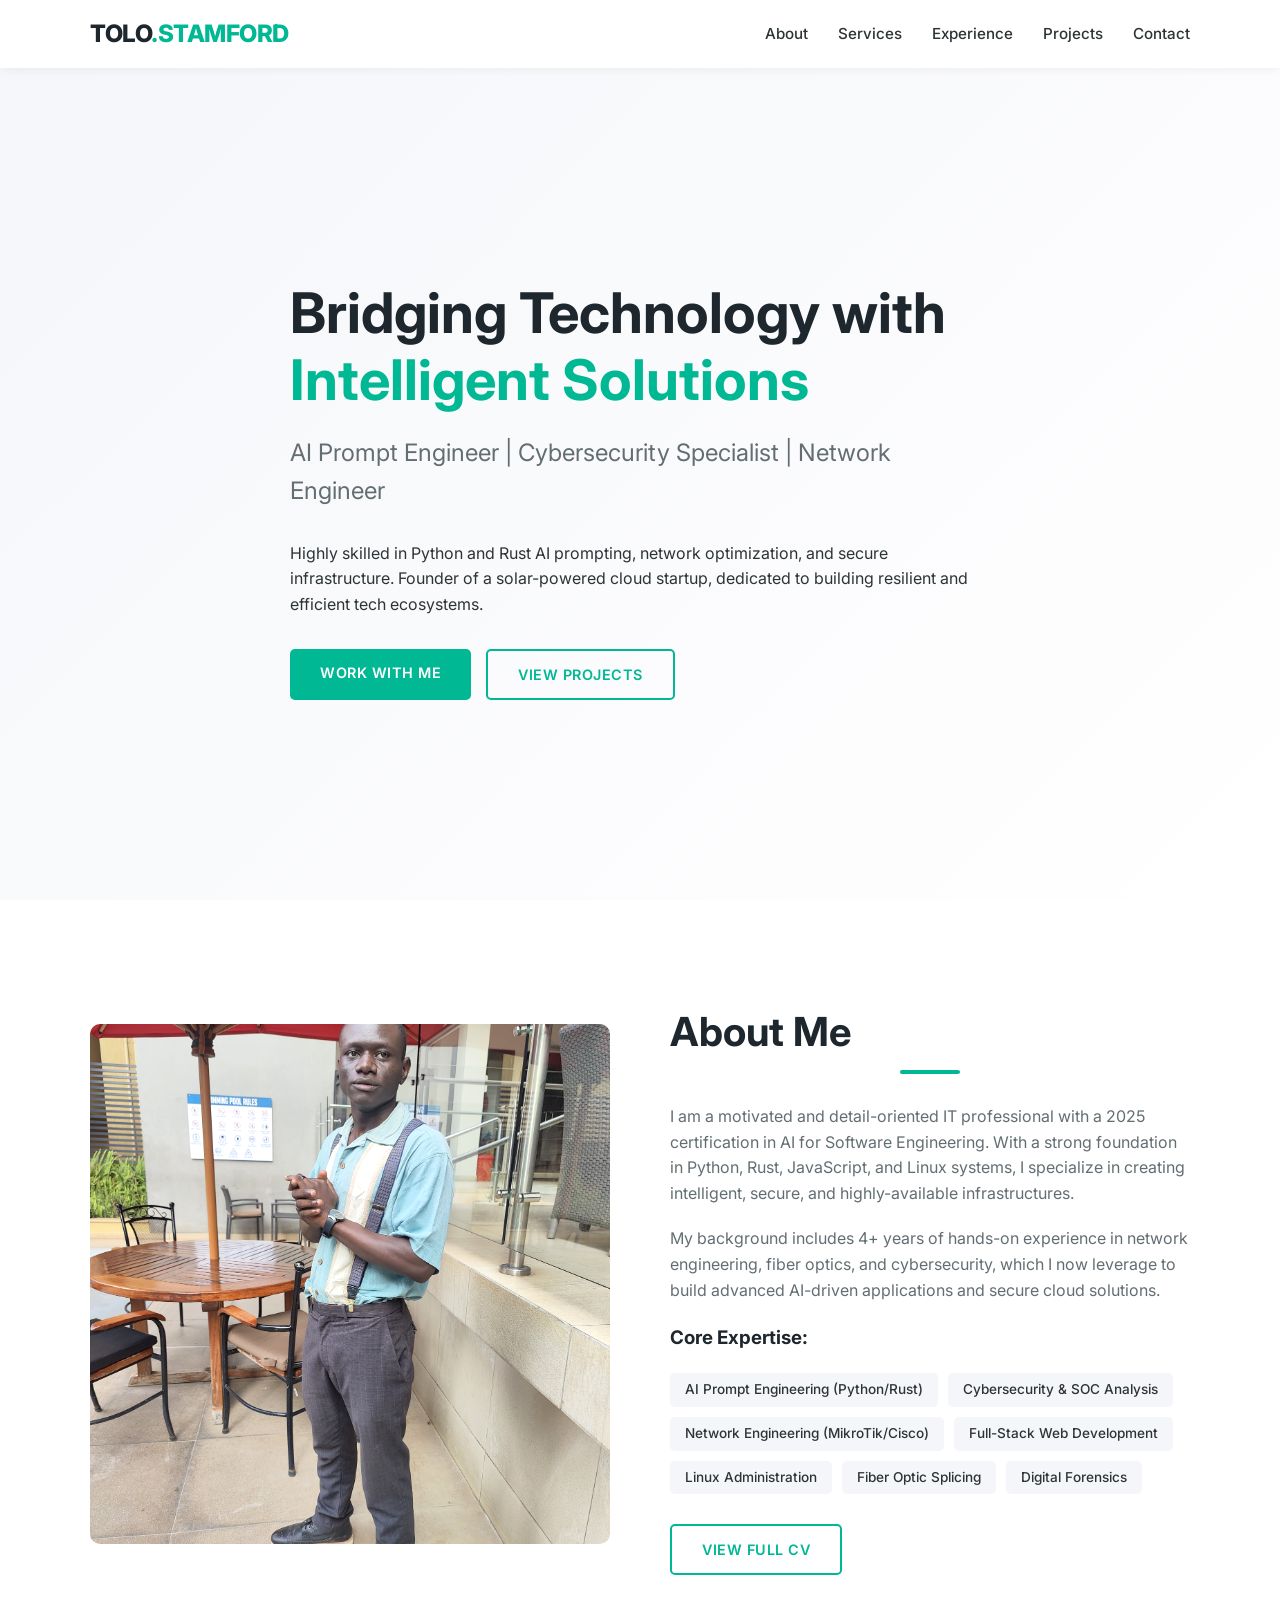
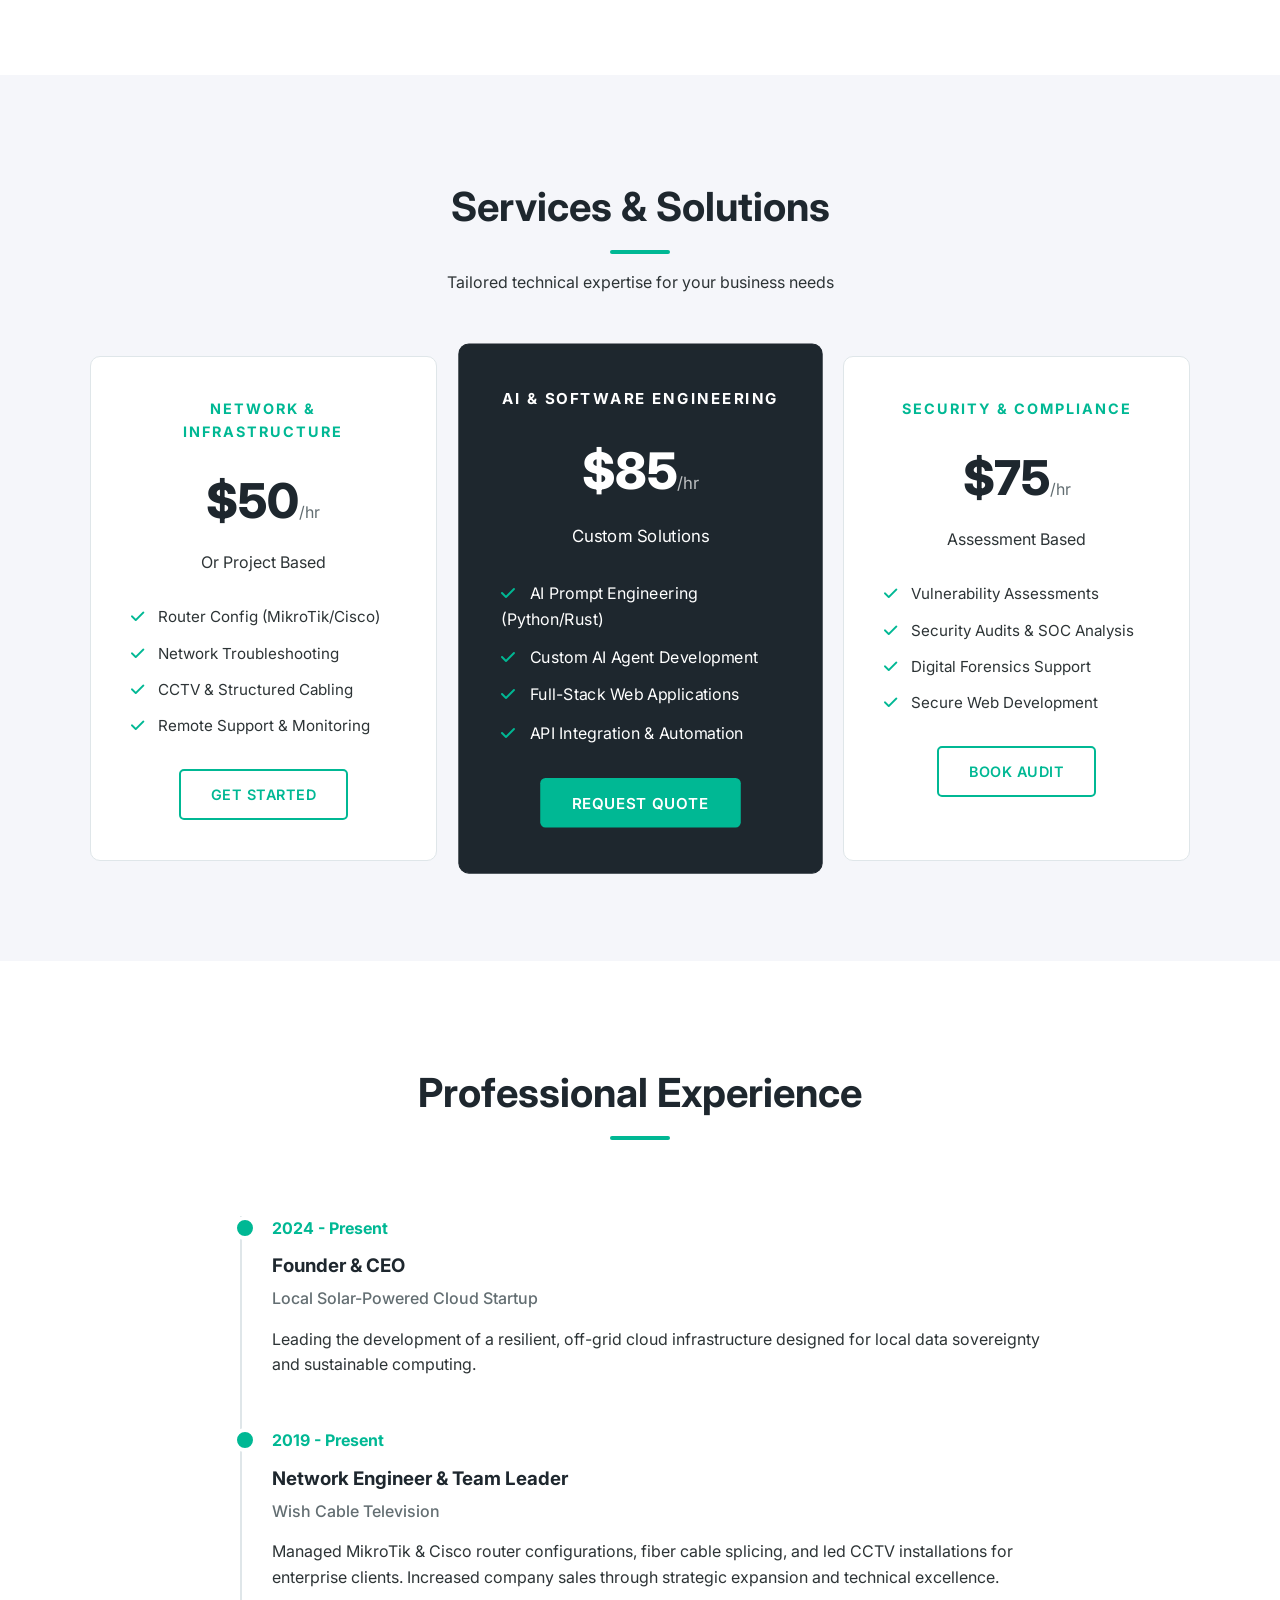
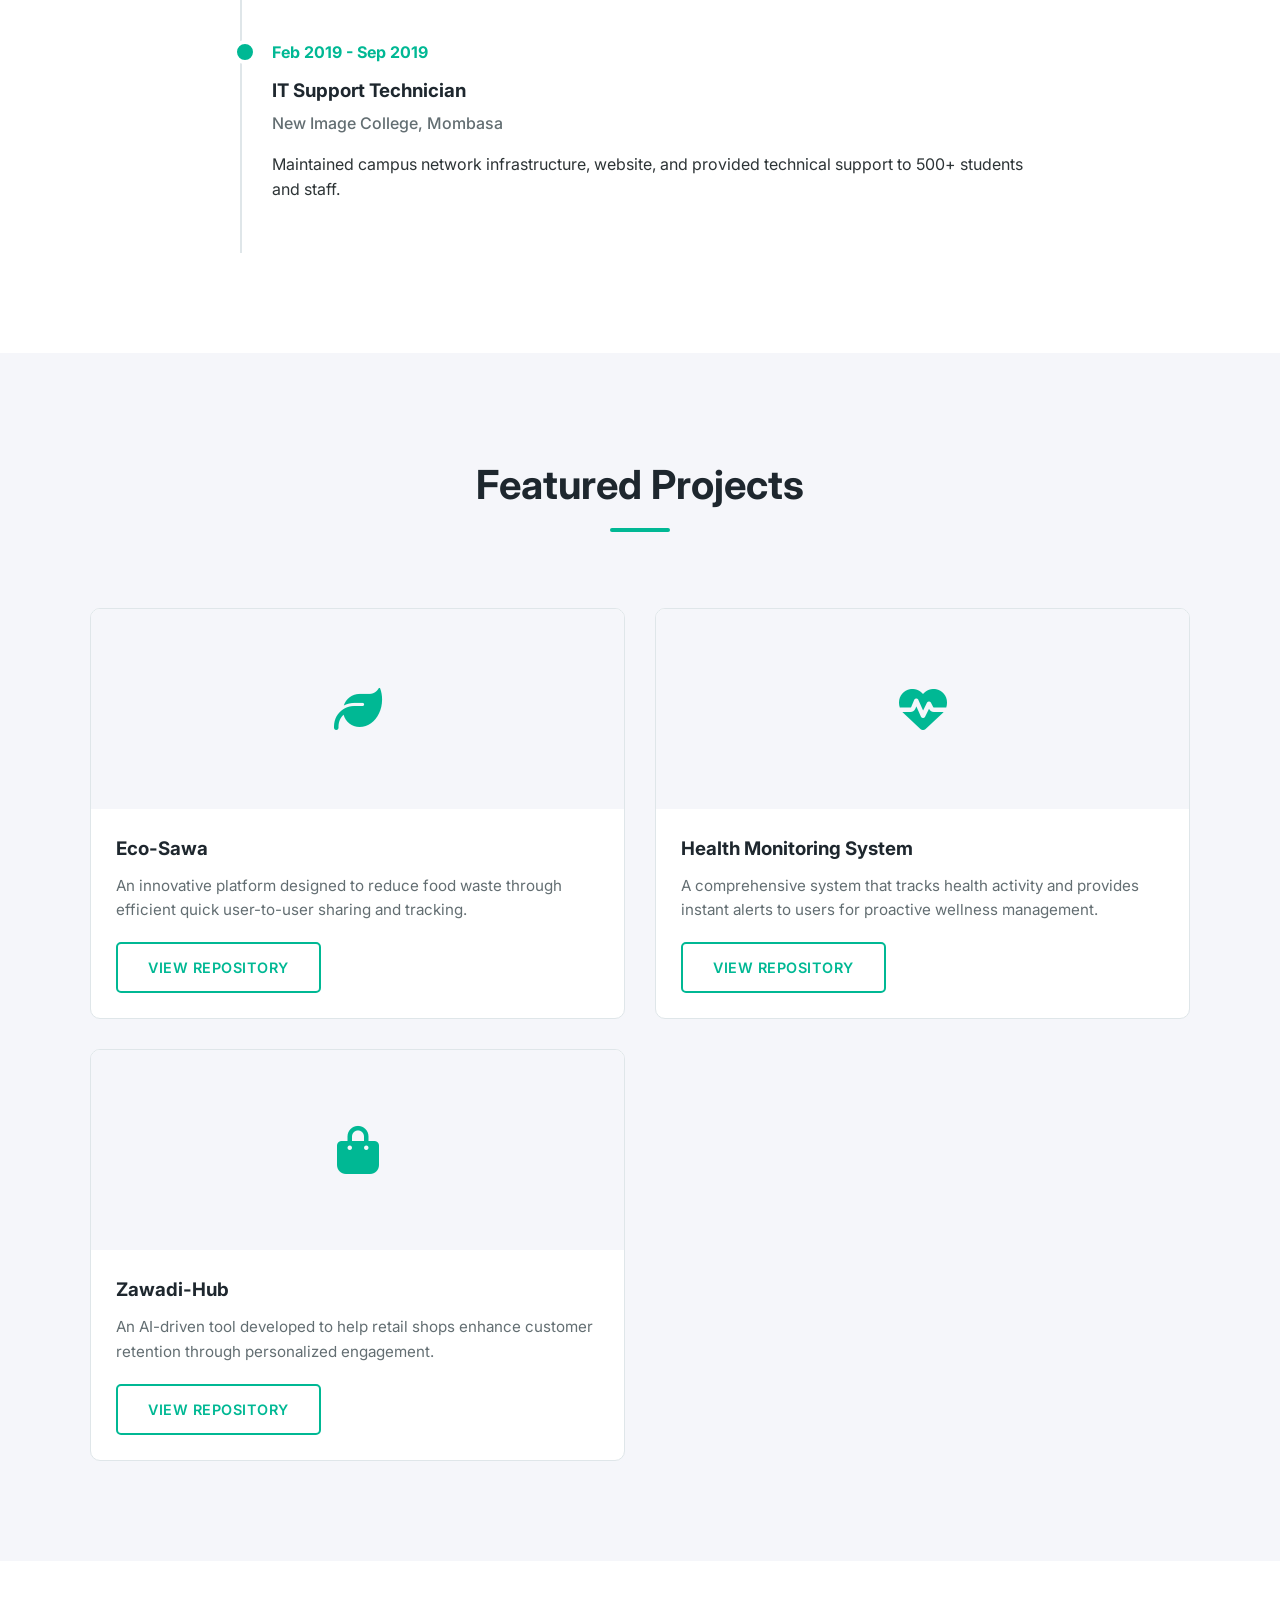
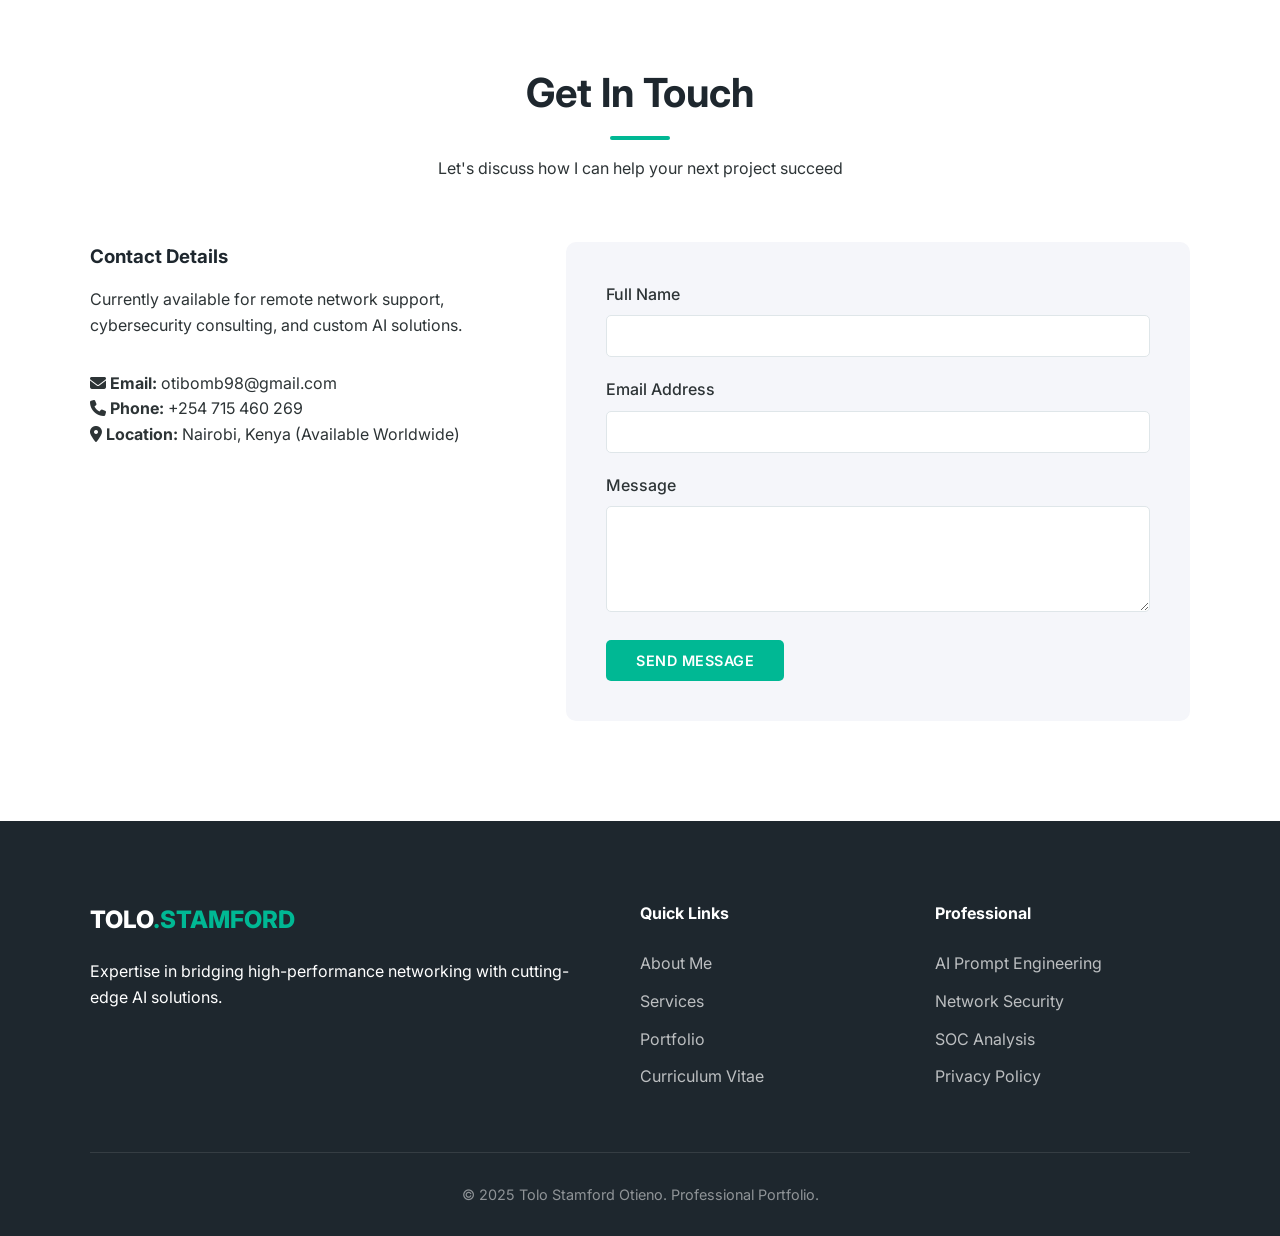
==== commit aff3b018: "Redesign portfolio and CV for professional marketability - Replaced cyberpunk theme with a Corporate" ====
--- a/index.html
+++ b/index.html
@@ -47,7 +47,7 @@
         <div class="container">
             <div class="about-grid">
                 <div class="about-image">
-                    <img src="https://images.unsplash.com/photo-1507003211169-0a1dd7228f2d?ixlib=rb-4.0.3&auto=format&fit=crop&w=800&q=80" alt="Tolo Stamford Otieno">
+                    <img src="assets/img/profile.jpg" alt="Tolo Stamford Otieno" class="profile-photo">
                 </div>
                 <div class="about-text">
                     <div class="section-header" style="text-align: left; margin-bottom: 30px;">
--- a/styles.css
+++ b/styles.css
@@ -219,8 +219,17 @@
 
 .about-image img {
     width: 100%;
+    aspect-ratio: 1 / 1;
+    object-fit: cover;
     border-radius: 10px;
     box-shadow: 20px 20px 0 var(--light);
+    filter: brightness(1.05) contrast(1.02);
+    transition: var(--transition);
+}
+
+.about-image img:hover {
+    transform: scale(1.02);
+    box-shadow: 25px 25px 0 var(--border);
 }
 
 .about-text p {
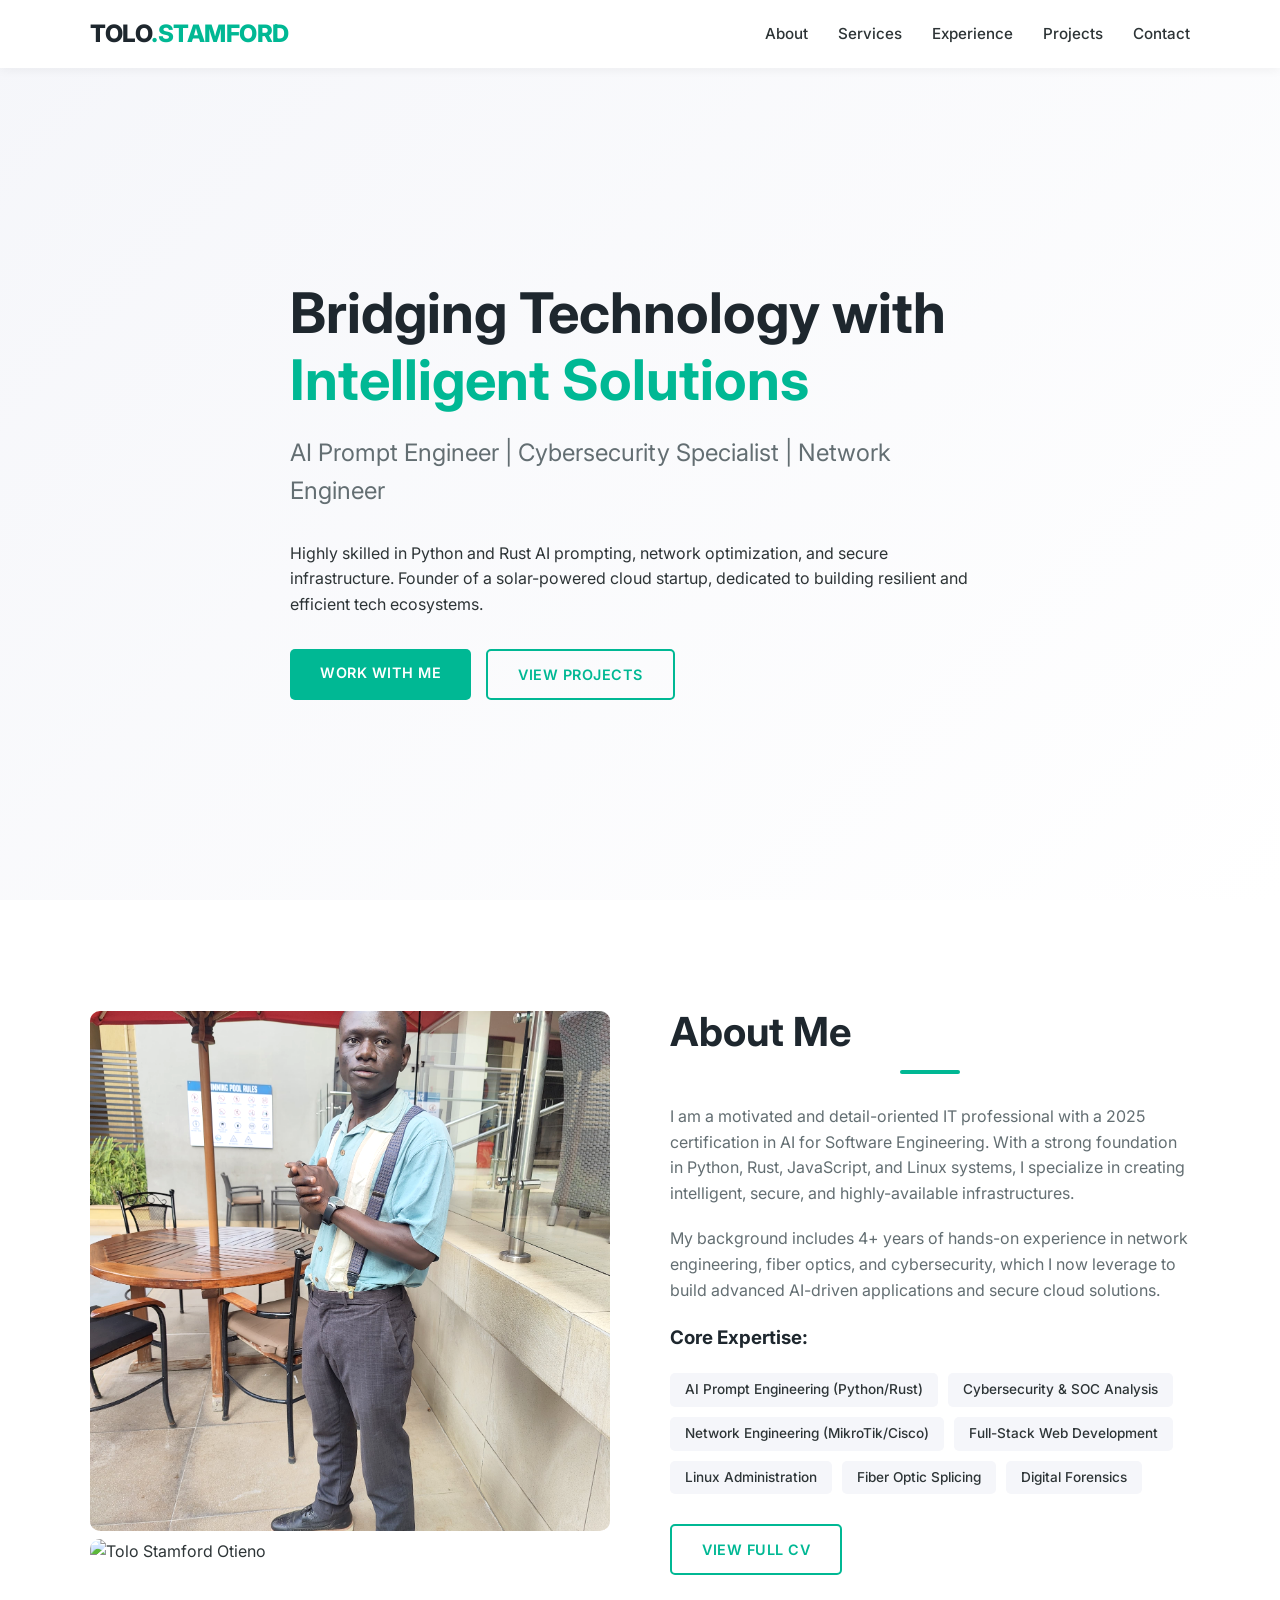
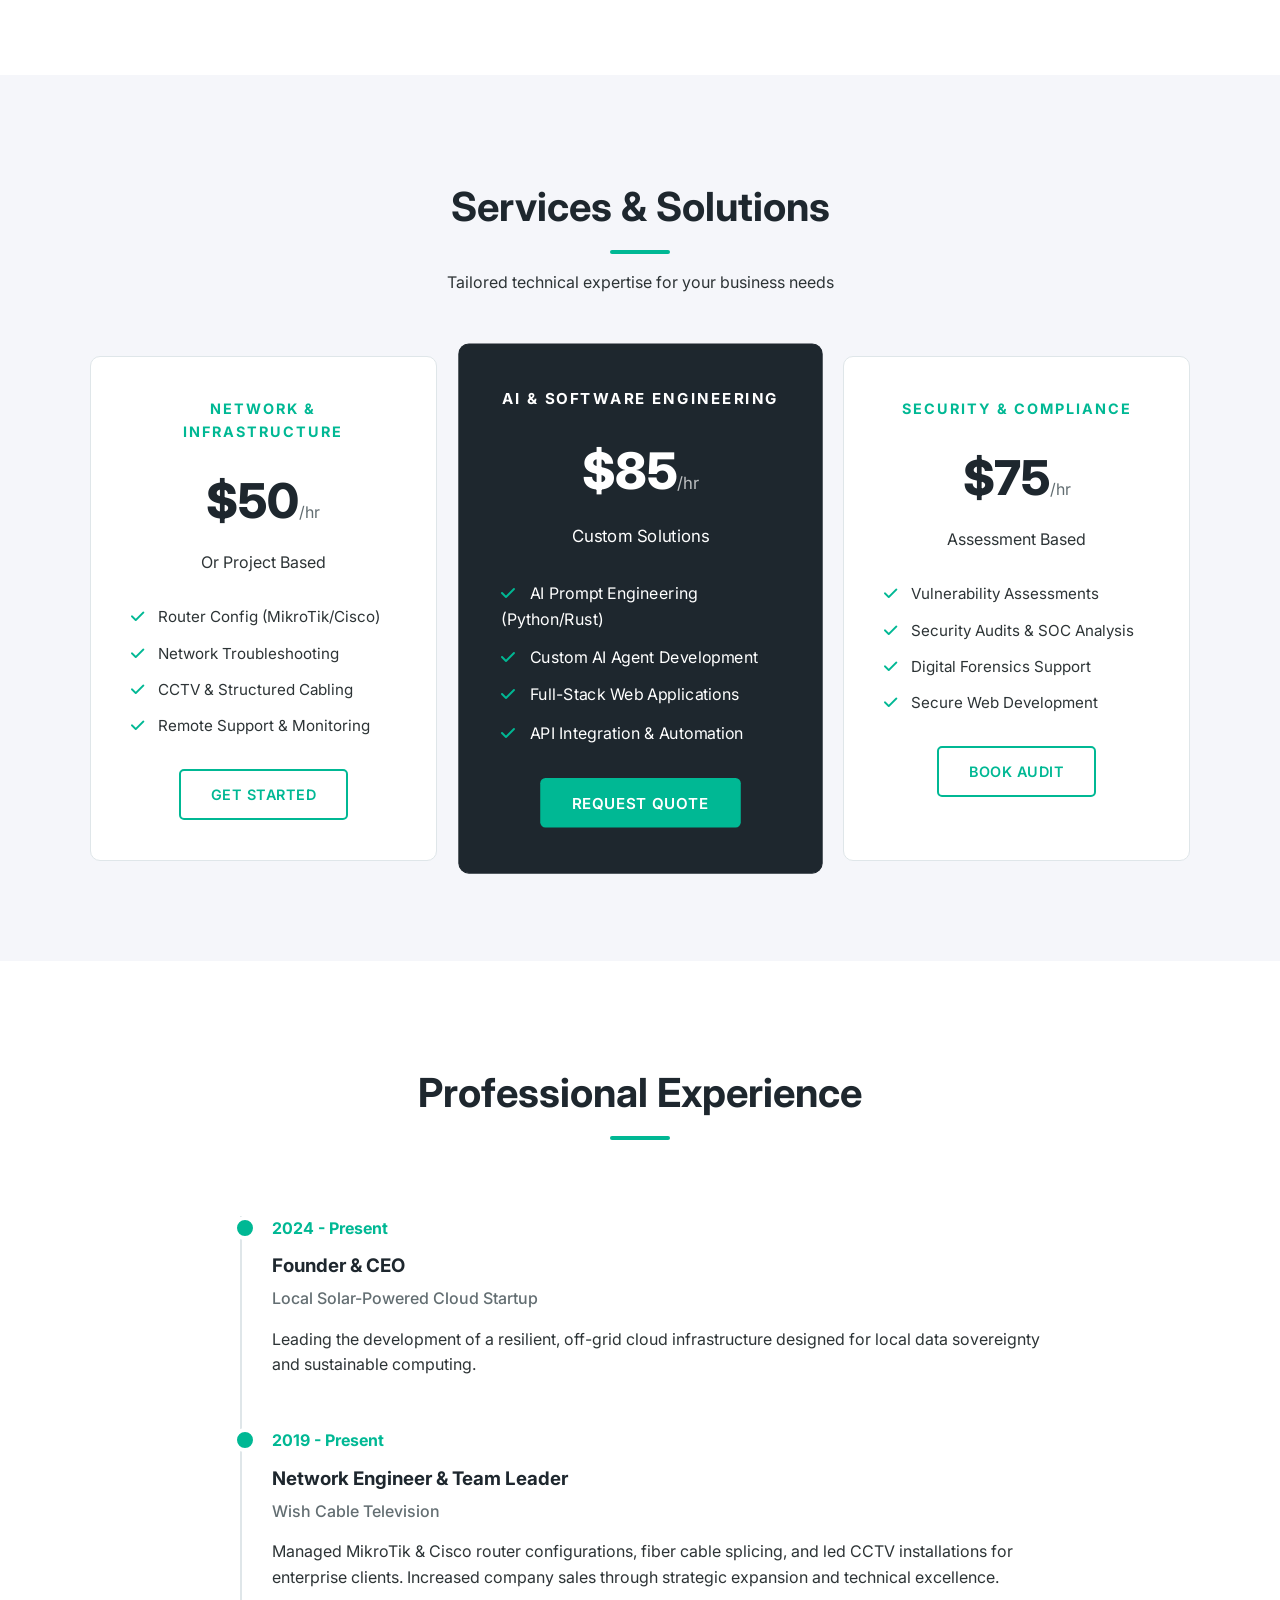
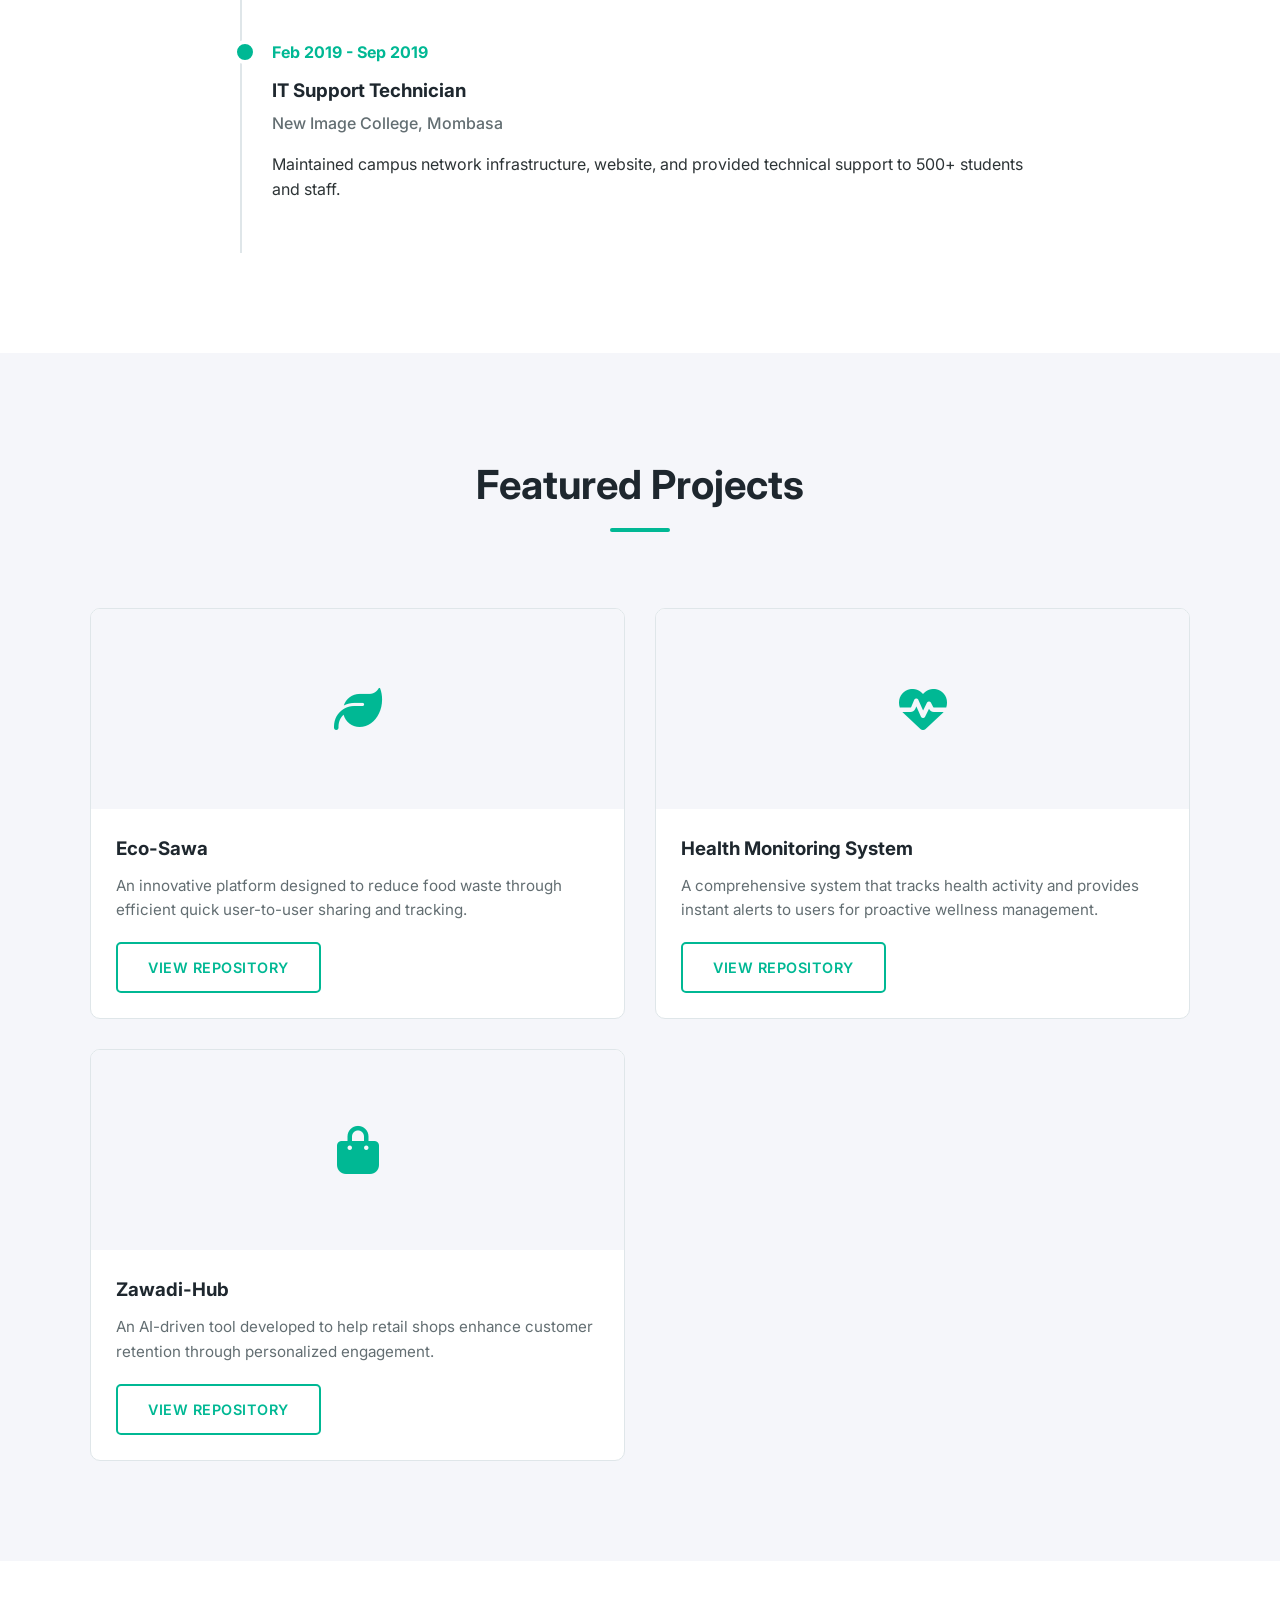
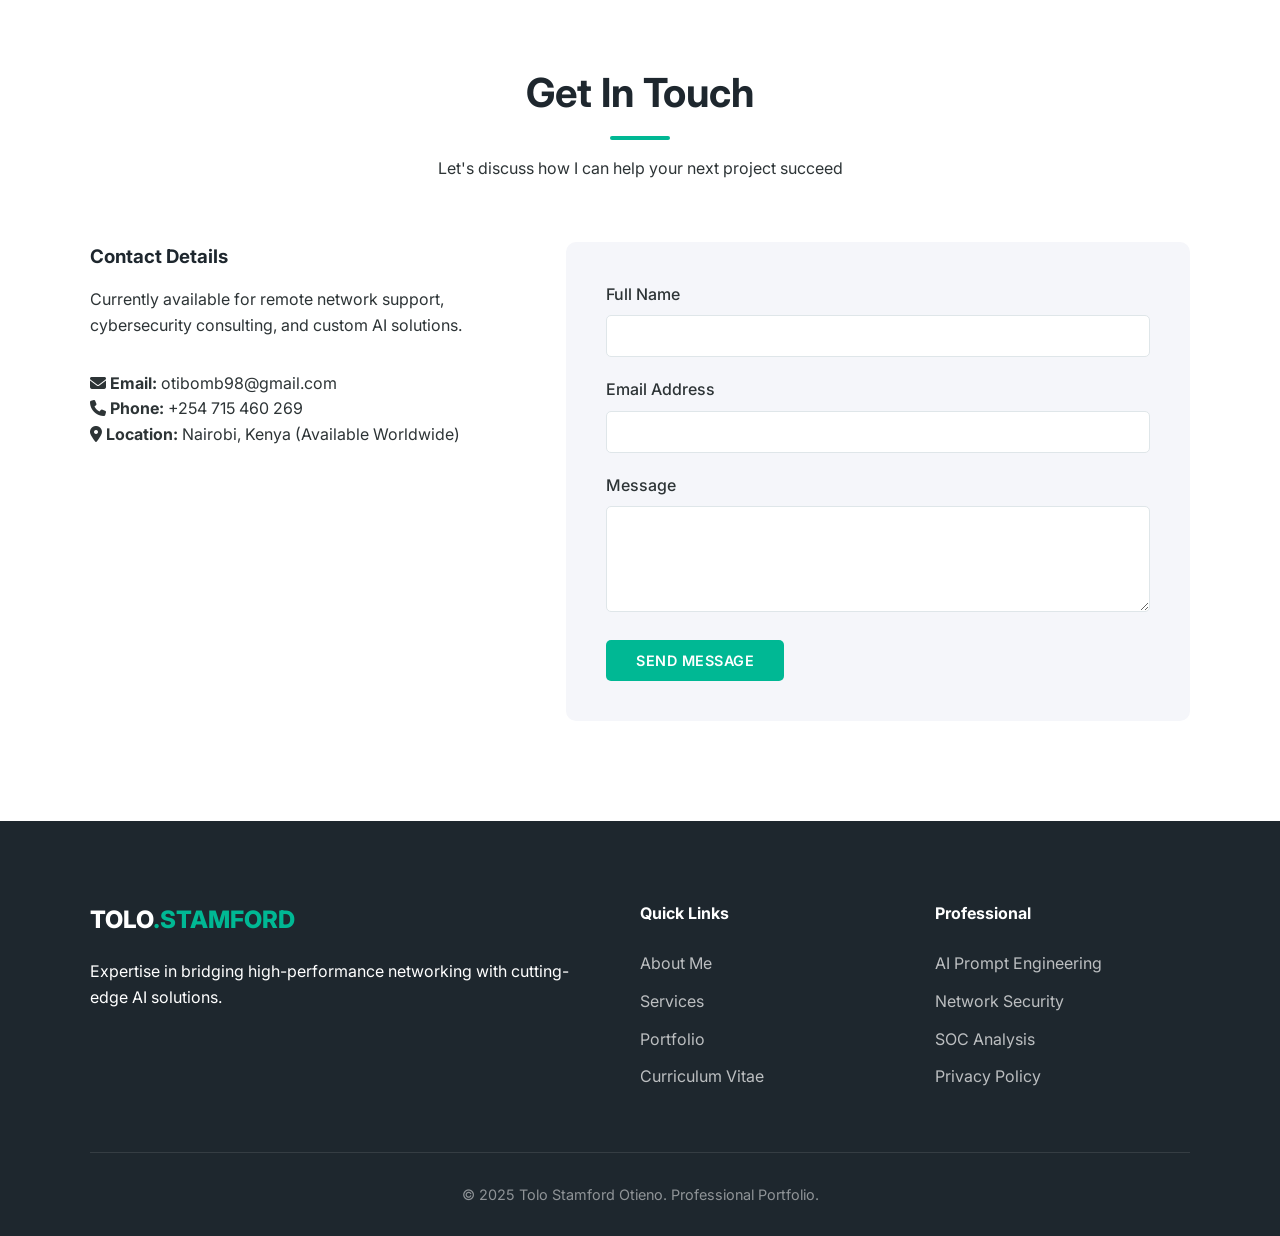
==== commit d305e9e2: "Merge branch 'main' into redesign/corporate-professional-portfolio-10171382162114741368" ====
--- a/index.html
+++ b/index.html
@@ -48,6 +48,7 @@
             <div class="about-grid">
                 <div class="about-image">
                     <img src="assets/img/profile.jpg" alt="Tolo Stamford Otieno" class="profile-photo">
+                    <img src="https://images.unsplash.com/photo-1507003211169-0a1dd7228f2d?ixlib=rb-4.0.3&auto=format&fit=crop&w=800&q=80" alt="Tolo Stamford Otieno">
                 </div>
                 <div class="about-text">
                     <div class="section-header" style="text-align: left; margin-bottom: 30px;">
--- a/styles.css
+++ b/styles.css
@@ -230,6 +230,8 @@
 .about-image img:hover {
     transform: scale(1.02);
     box-shadow: 25px 25px 0 var(--border);
+    border-radius: 10px;
+    box-shadow: 20px 20px 0 var(--light);
 }
 
 .about-text p {
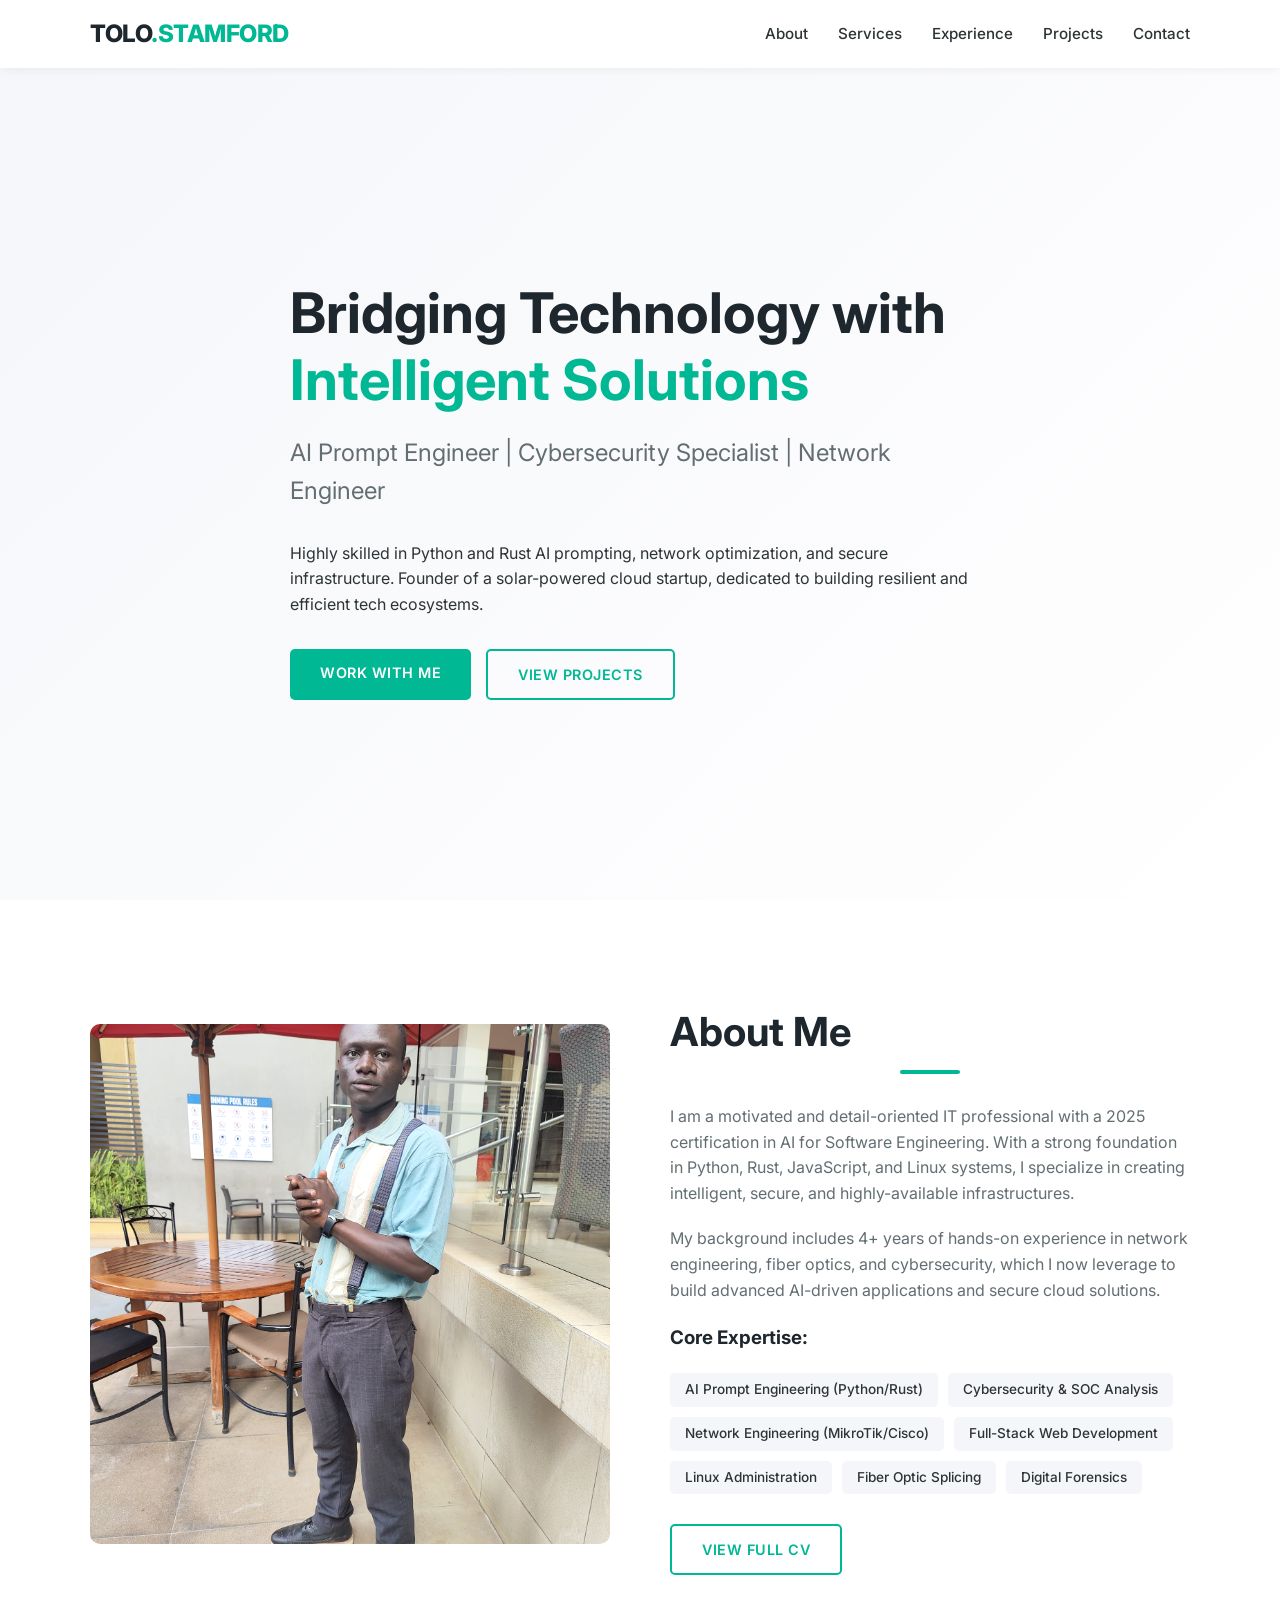
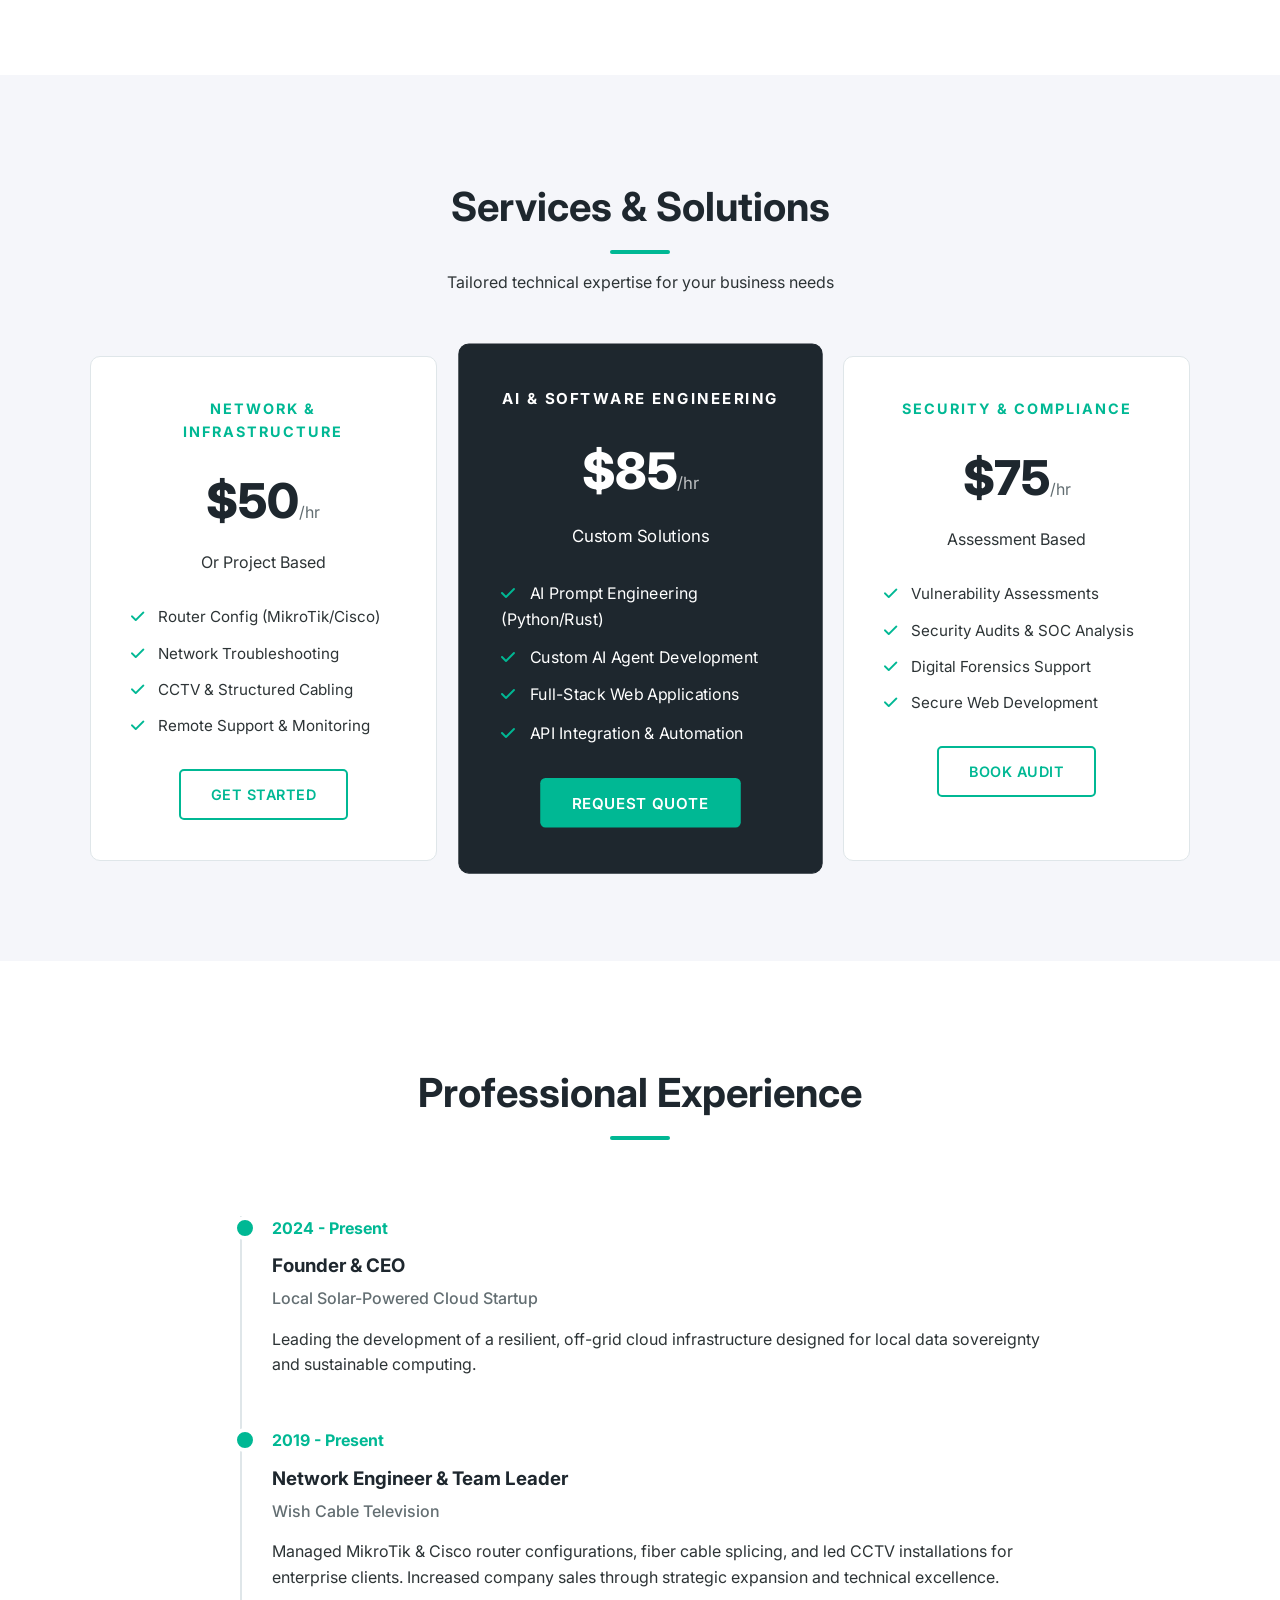
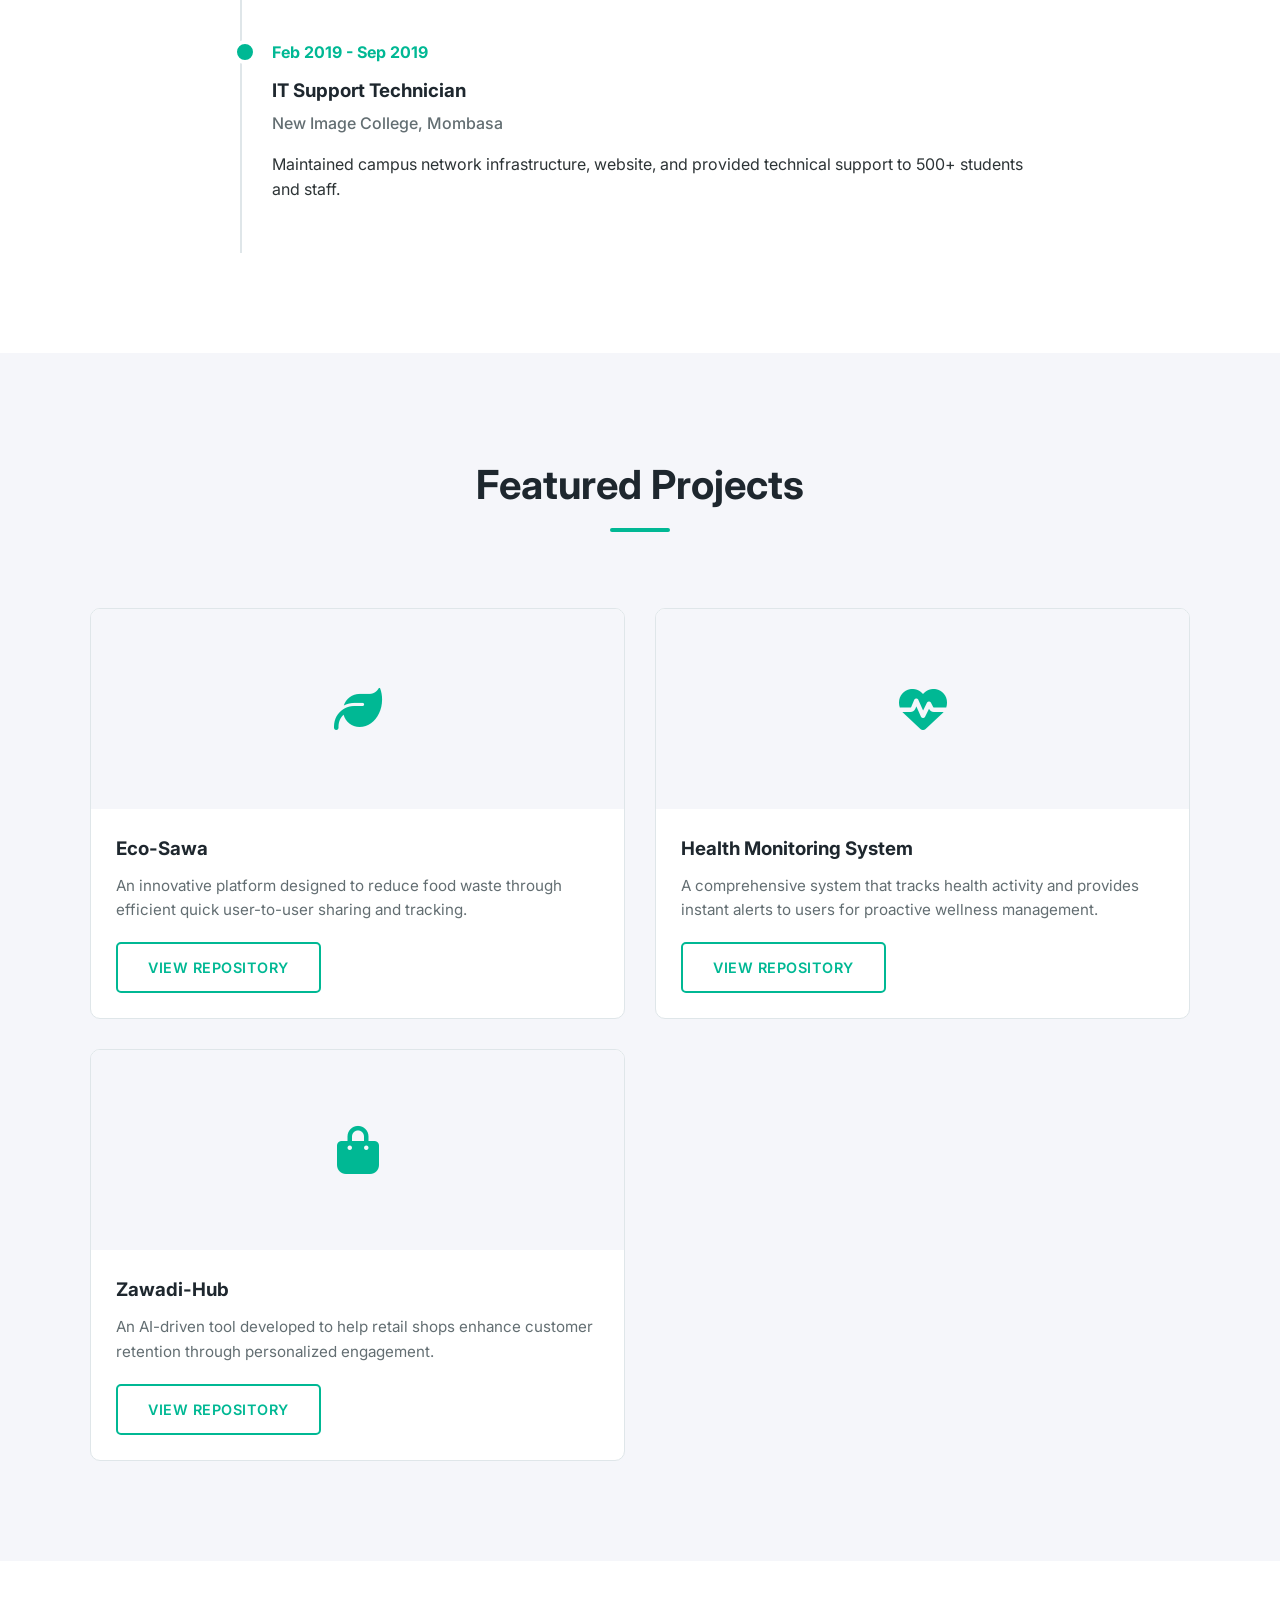
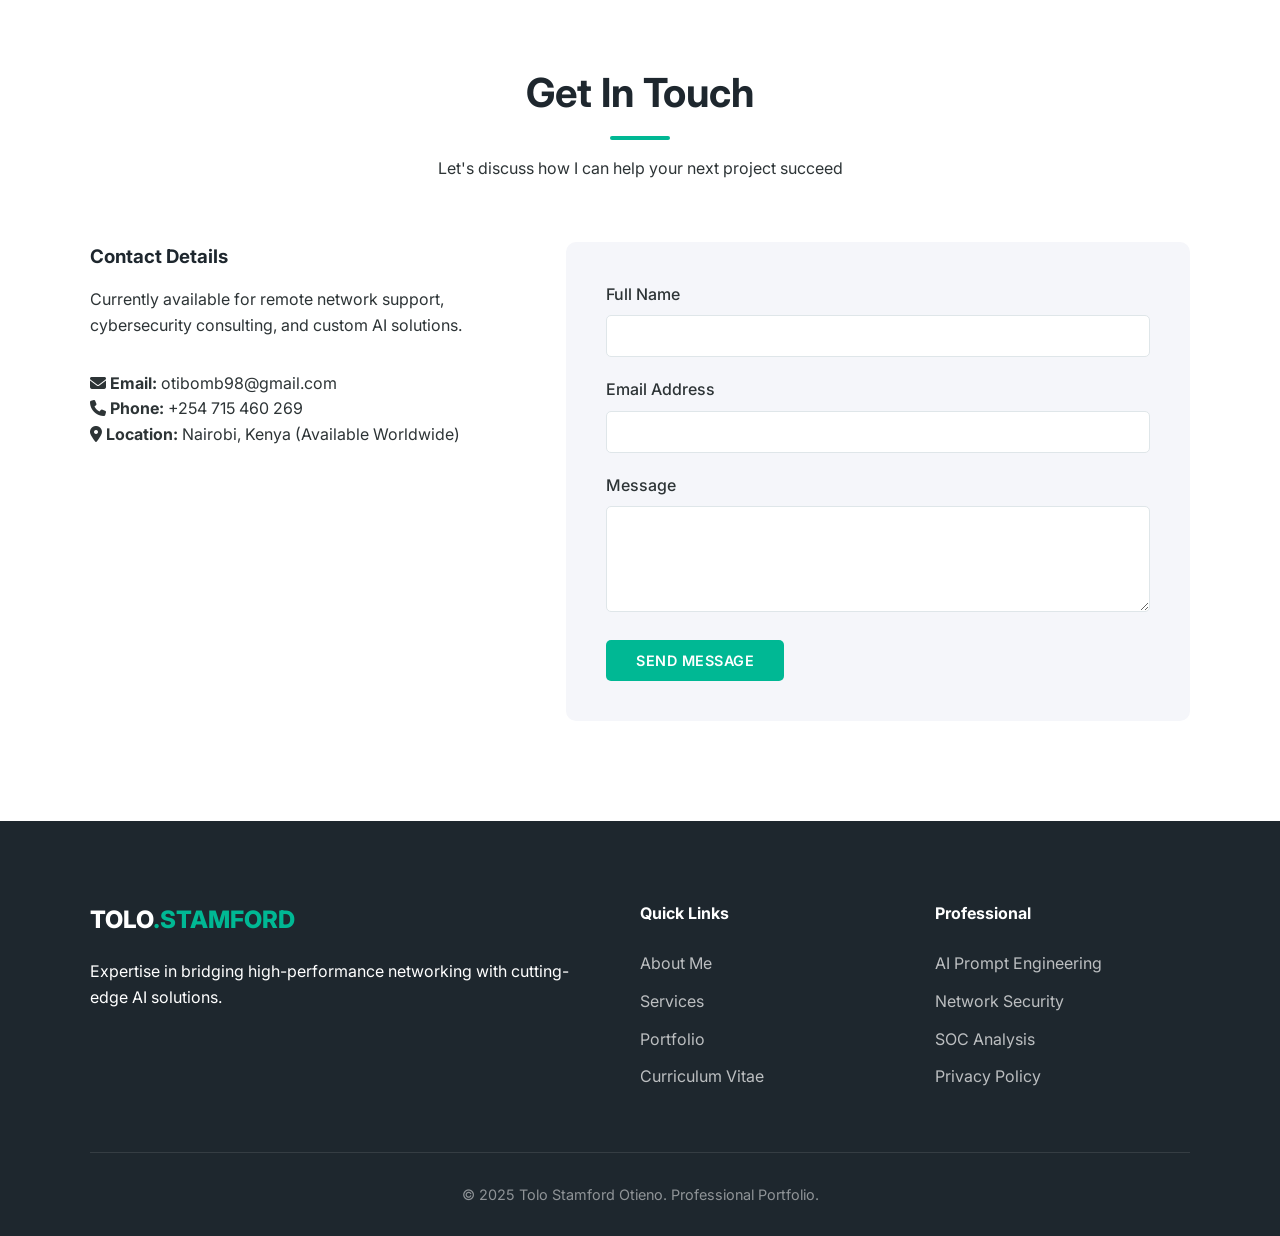
==== commit 7f9c4f39: "Redesign portfolio and CV for professional marketability - Replaced "Cyberpunk" theme with a modern " ====
--- a/index.html
+++ b/index.html
@@ -48,7 +48,6 @@
             <div class="about-grid">
                 <div class="about-image">
                     <img src="assets/img/profile.jpg" alt="Tolo Stamford Otieno" class="profile-photo">
-                    <img src="https://images.unsplash.com/photo-1507003211169-0a1dd7228f2d?ixlib=rb-4.0.3&auto=format&fit=crop&w=800&q=80" alt="Tolo Stamford Otieno">
                 </div>
                 <div class="about-text">
                     <div class="section-header" style="text-align: left; margin-bottom: 30px;">
--- a/styles.css
+++ b/styles.css
@@ -230,8 +230,6 @@
 .about-image img:hover {
     transform: scale(1.02);
     box-shadow: 25px 25px 0 var(--border);
-    border-radius: 10px;
-    box-shadow: 20px 20px 0 var(--light);
 }
 
 .about-text p {
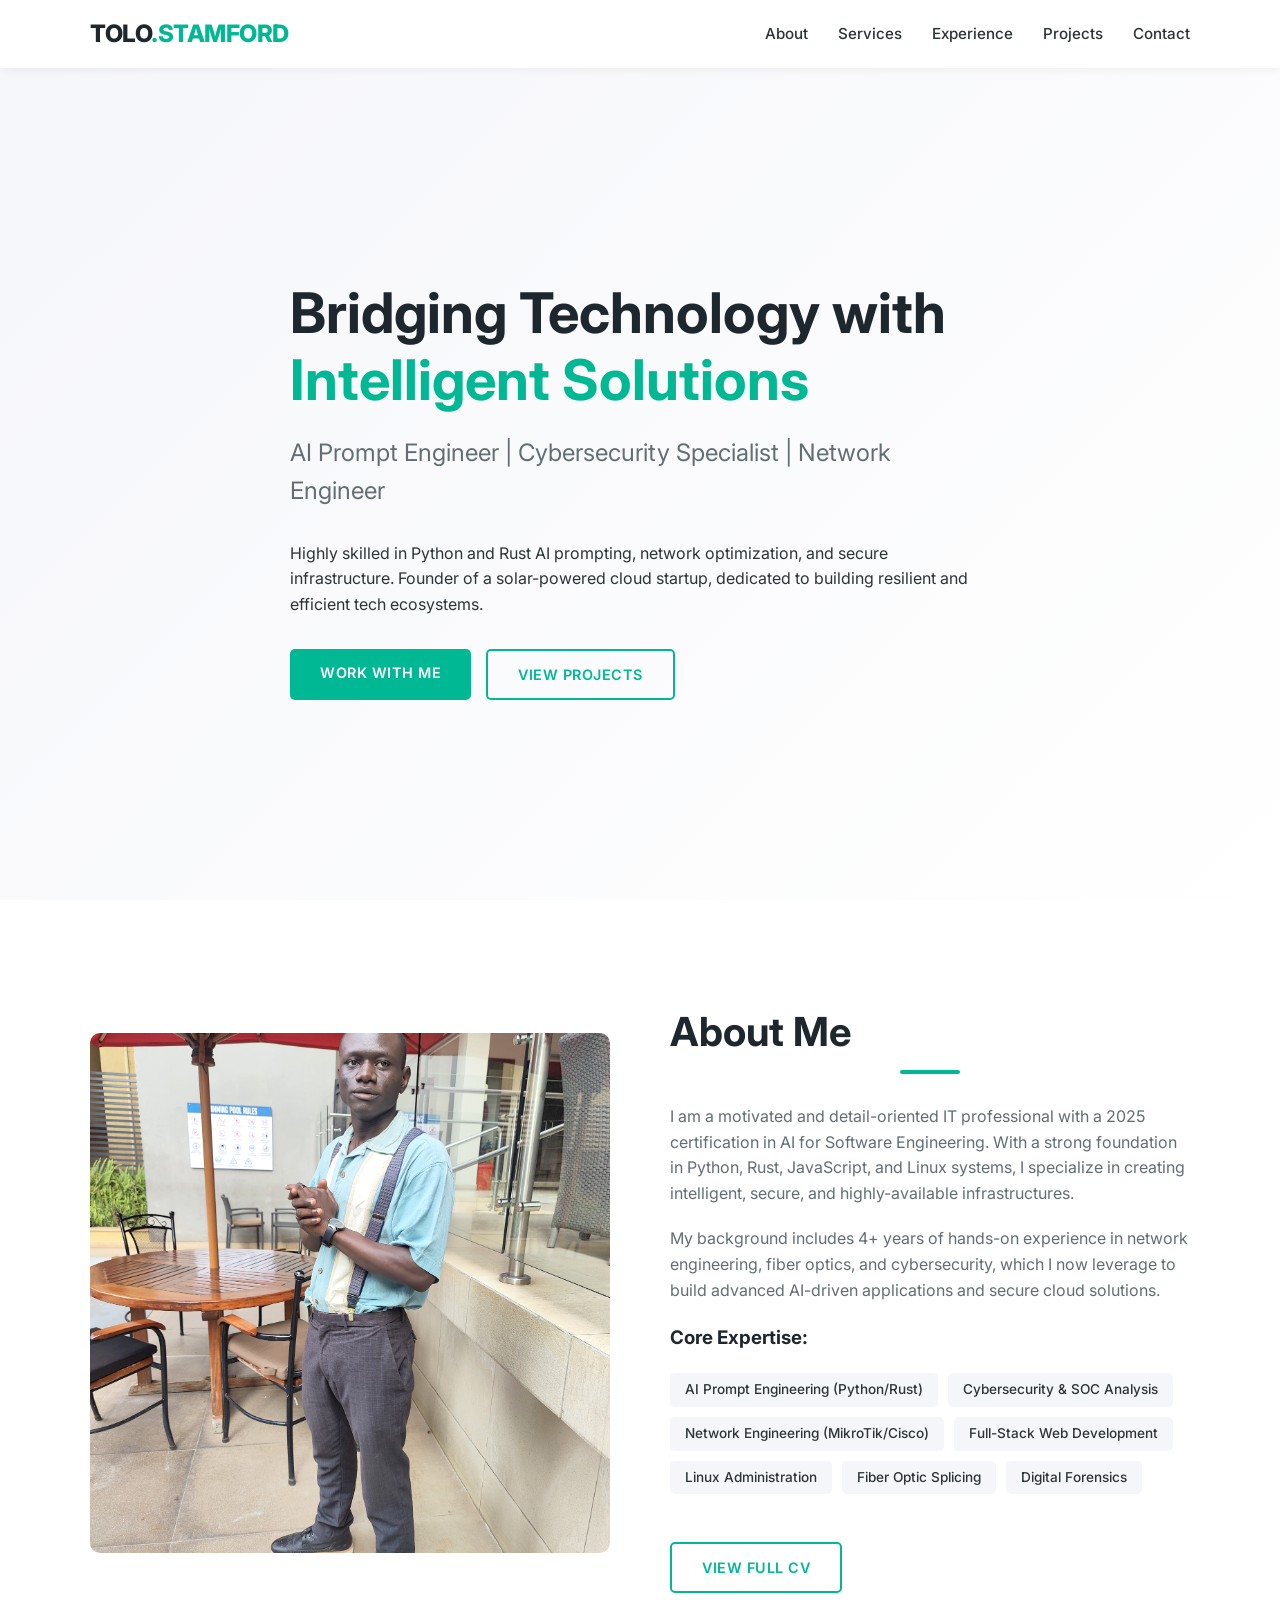
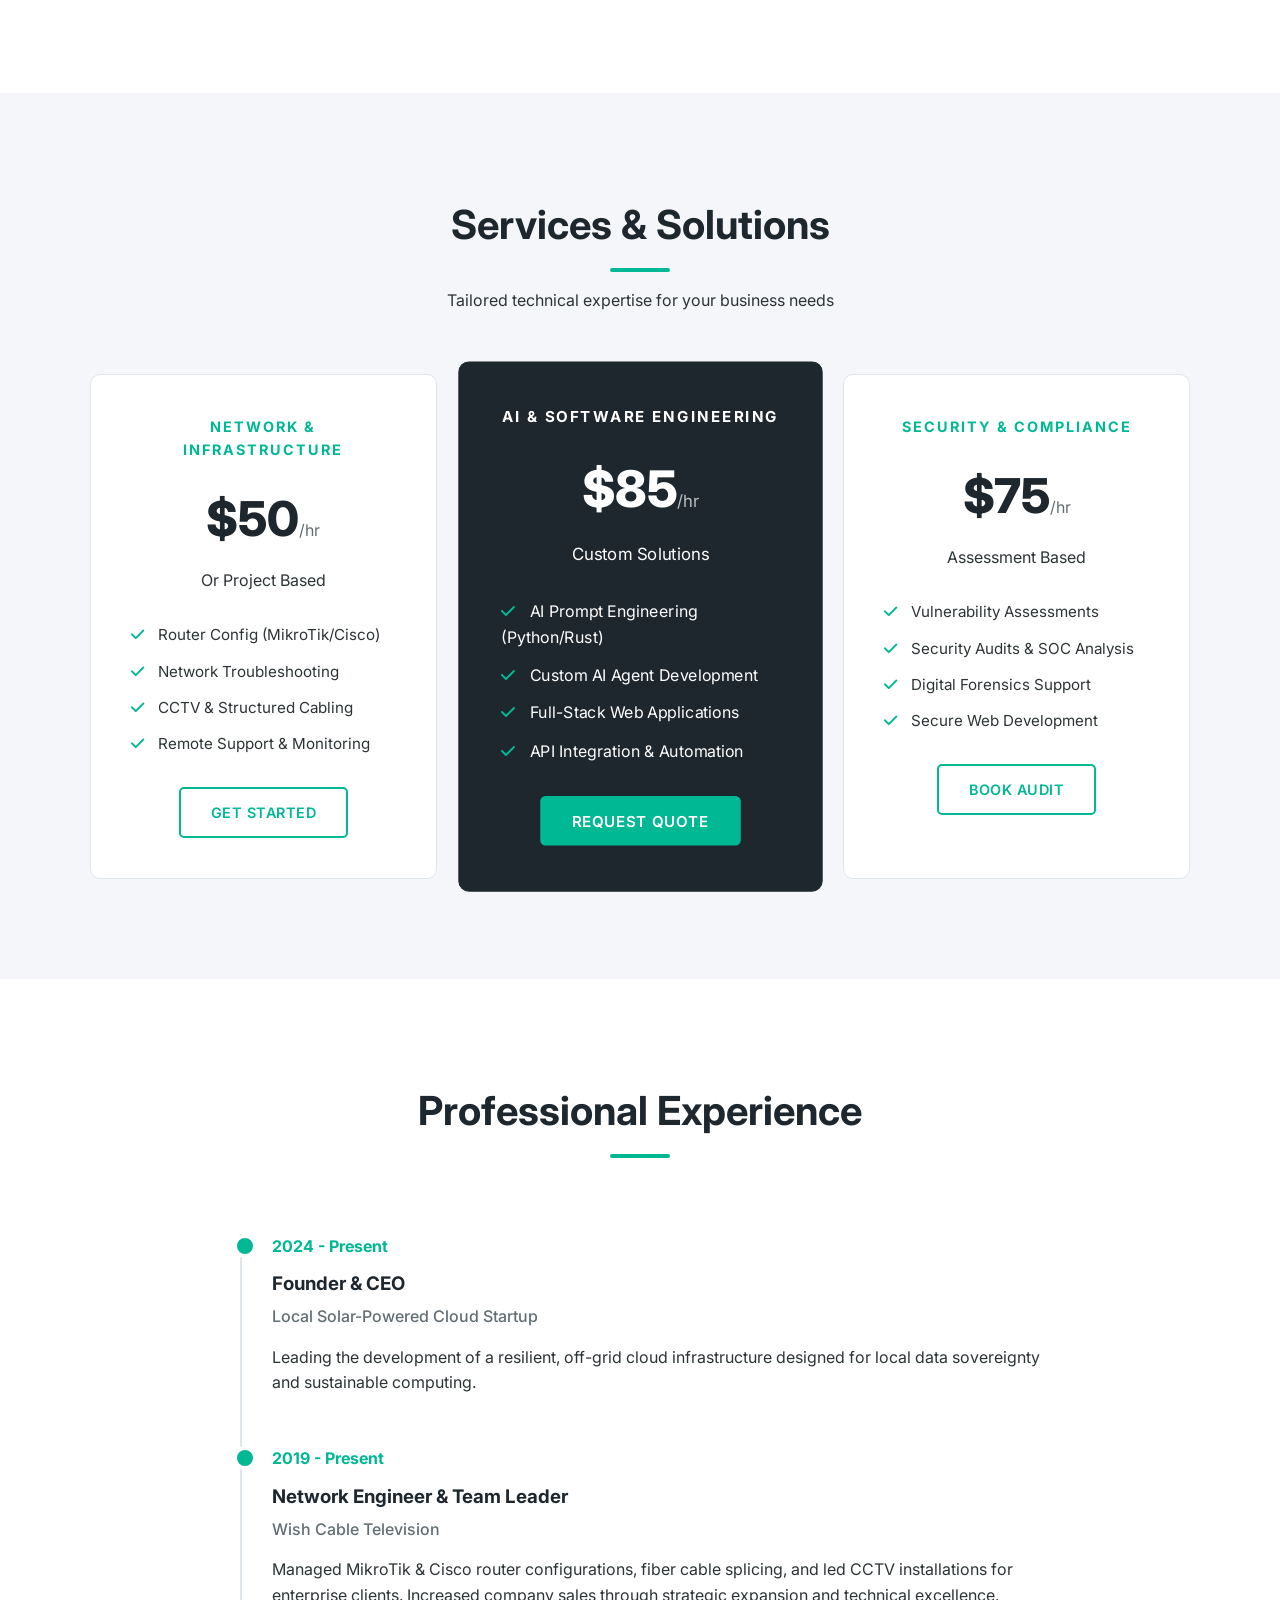
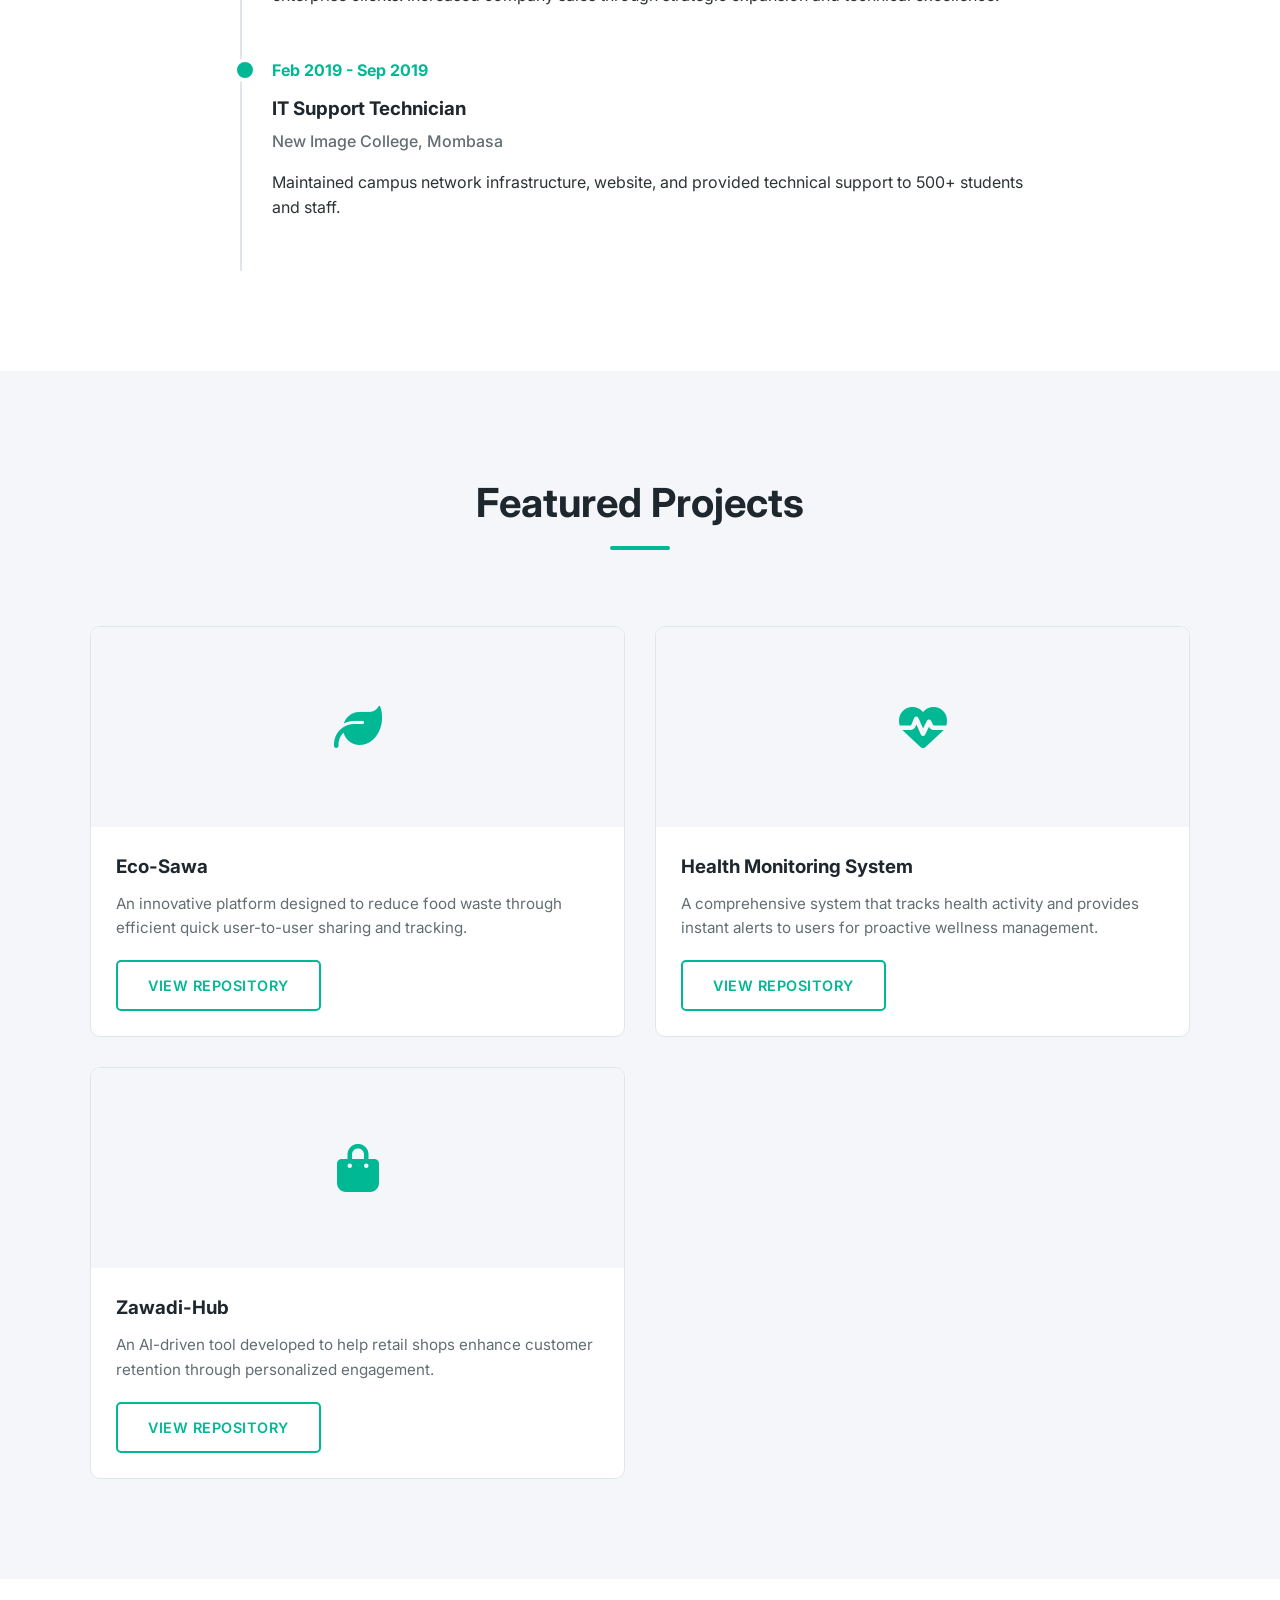
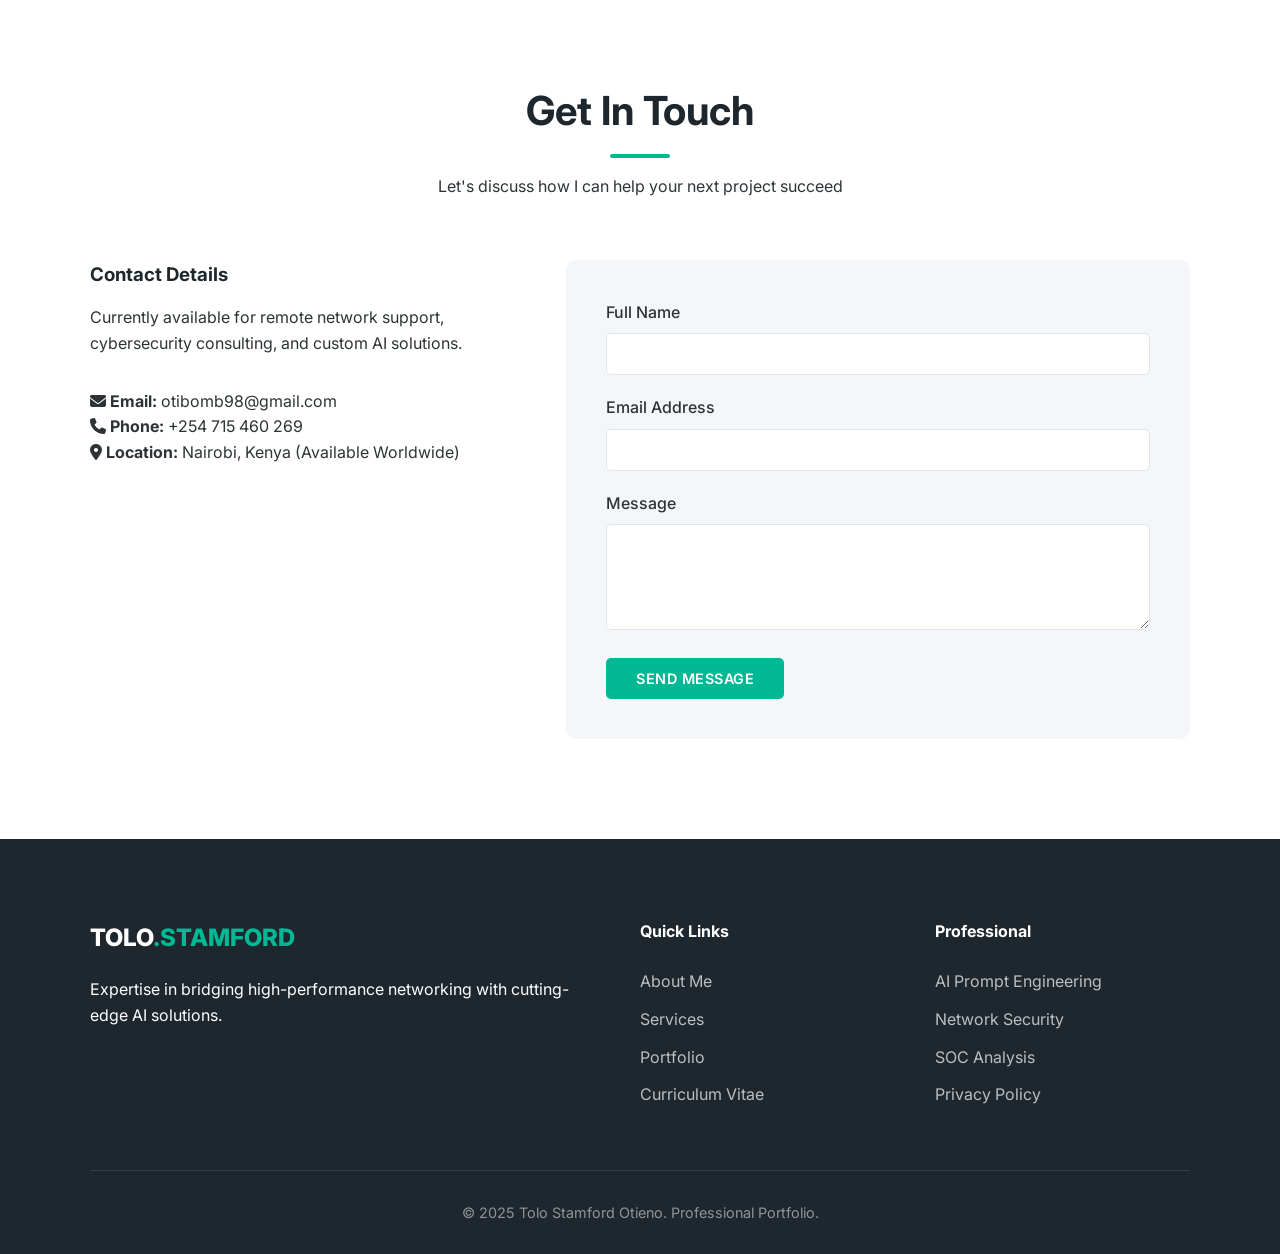
==== commit 7343de12: "Finalize portfolio and CV redesign with code refinements - Standardized profile image classes to .pr" ====
--- a/index.html
+++ b/index.html
@@ -47,11 +47,11 @@
         <div class="container">
             <div class="about-grid">
                 <div class="about-image">
-                    <img src="assets/img/profile.jpg" alt="Tolo Stamford Otieno" class="profile-photo">
+                    <img src="assets/img/profile.jpg" alt="Tolo Stamford Otieno" class="profile-img">
                 </div>
                 <div class="about-text">
-                    <div class="section-header" style="text-align: left; margin-bottom: 30px;">
-                        <h2 style="display: block; padding-bottom: 10px;">About Me</h2>
+                    <div class="section-header about-header">
+                        <h2>About Me</h2>
                     </div>
                     <p>I am a motivated and detail-oriented IT professional with a 2025 certification in AI for Software Engineering. With a strong foundation in Python, Rust, JavaScript, and Linux systems, I specialize in creating intelligent, secure, and highly-available infrastructures.</p>
                     <p>My background includes 4+ years of hands-on experience in network engineering, fiber optics, and cybersecurity, which I now leverage to build advanced AI-driven applications and secure cloud solutions.</p>
@@ -65,7 +65,7 @@
                         <span class="tag">Fiber Optic Splicing</span>
                         <span class="tag">Digital Forensics</span>
                     </div>
-                    <div style="margin-top: 30px;">
+                    <div class="mt-3">
                         <a href="cv.html" class="btn btn-outline">View Full CV</a>
                     </div>
                 </div>
@@ -198,7 +198,7 @@
                 <div class="contact-info">
                     <h3>Contact Details</h3>
                     <p class="mb-2">Currently available for remote network support, cybersecurity consulting, and custom AI solutions.</p>
-                    <div style="margin-bottom: 20px;">
+                    <div class="contact-details">
                         <p><strong><i class="fas fa-envelope"></i> Email:</strong> otibomb98@gmail.com</p>
                         <p><strong><i class="fas fa-phone"></i> Phone:</strong> +254 715 460 269</p>
                         <p><strong><i class="fas fa-map-marker-alt"></i> Location:</strong> Nairobi, Kenya (Available Worldwide)</p>
--- a/styles.css
+++ b/styles.css
@@ -217,7 +217,7 @@
     align-items: center;
 }
 
-.about-image img {
+.profile-img {
     width: 100%;
     aspect-ratio: 1 / 1;
     object-fit: cover;
@@ -227,7 +227,7 @@
     transition: var(--transition);
 }
 
-.about-image img:hover {
+.about-image .profile-img:hover {
     transform: scale(1.02);
     box-shadow: 25px 25px 0 var(--border);
 }
@@ -235,6 +235,16 @@
 .about-text p {
     margin-bottom: 20px;
     color: var(--text-muted);
+}
+
+.about-header {
+    text-align: left;
+    margin-bottom: 30px;
+}
+
+.about-header h2 {
+    display: block;
+    padding-bottom: 10px;
 }
 
 .skill-tags {
@@ -432,6 +442,10 @@
     background-color: var(--light);
     padding: 40px;
     border-radius: 10px;
+}
+
+.contact-details {
+    margin-bottom: 20px;
 }
 
 .form-group {
@@ -575,4 +589,5 @@
 /* Utility Classes */
 .text-center { text-align: center; }
 .mb-2 { margin-bottom: 2rem; }
+.mt-3 { margin-top: 3rem; }
 .bg-light { background-color: var(--light); }
